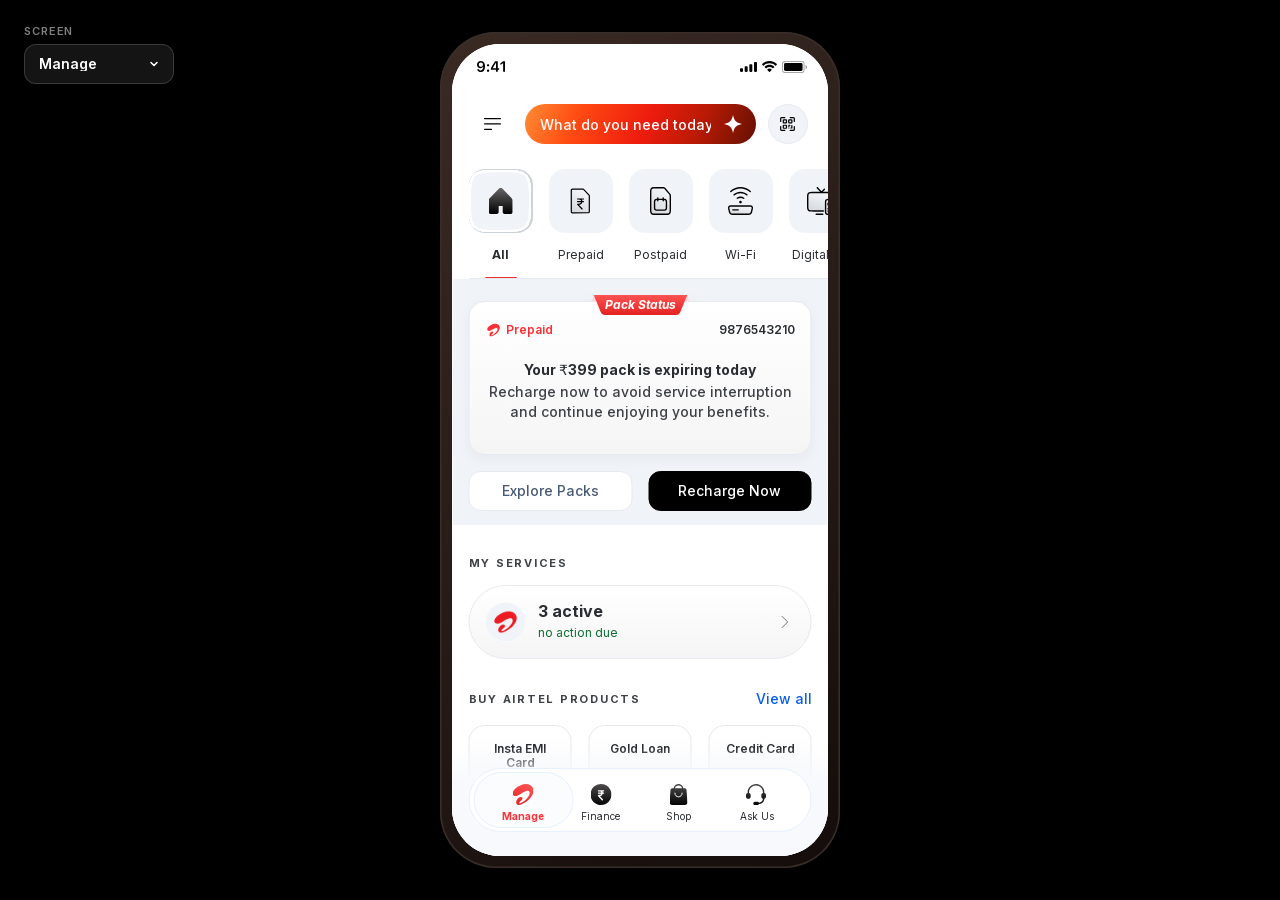
==== index.html @ 0b5f819f "New colour: the AI colour loops brand red -> amber -> red (8s) Starts on brand red (#EE1C0E), mellow" ====
<!doctype html>
<html lang="en">
<head>
<meta charset="utf-8" />
<meta name="viewport" content="width=device-width, initial-scale=1, viewport-fit=cover, maximum-scale=1" />
<meta name="theme-color" content="#000000" />
<title>Agentic</title>
<link rel="icon" href="data:image/svg+xml,%3Csvg xmlns=%22http://www.w3.org/2000/svg%22 viewBox=%220 0 24 24%22%3E%3Ccircle cx=%2212%22 cy=%2212%22 r=%2212%22 fill=%22%23D42D1F%22/%3E%3Cpath d=%22M12 4c.4 3.6 2 6.2 8 8-6 1.8-7.6 4.4-8 8-.4-3.6-2-6.2-8-8 6-1.8 7.6-4.4 8-8Z%22 fill=%22white%22/%3E%3C/svg%3E" />
<link rel="stylesheet" href="fonts.css?v=20261104q" />
<link rel="stylesheet" href="home-tw.css?v=20261104q" />
<link rel="stylesheet" href="styles.css?v=20261104q" />
</head>
<body>
<div class="mode-pick">
  <label for="modeSel">Screen</label>
  <span class="mp-wrap"><select id="modeSel" aria-label="Choose a screen"><option value="manage">Manage</option><option value="finance">Finance</option></select>
  <svg width="12" height="12" viewBox="0 0 12 12" fill="none" aria-hidden="true"><path d="M3 4.5 6 7.5l3-3" stroke="currentColor" stroke-width="1.6" stroke-linecap="round" stroke-linejoin="round"/></svg></span>
</div>


<main class="stage">
<div class="device" id="device">
<div class="phone" id="phone">

  <!-- Status bar (from Figma) -->
  <div class="statusbar" aria-hidden="true">
    <img class="sb-time" src="assets/time.svg" alt="" />
    <img class="sb-cell" src="assets/cellular.svg" alt="" />
    <img class="sb-wifi" src="assets/wifi.svg" alt="" />
    <img class="sb-batt" src="assets/battery.svg" alt="" />
  </div>

  <!-- ================= HOME (generated from Figma "Manage Landing" 81538:20209 by figma/build_home.py) ================= -->
  <section class="screen home active" id="home">
    <div class="home-scroll" id="homeScroll">
      <div class="fh" id="figmaHome">
      <div class="-translate-x-1/2 absolute content-stretch flex flex-col items-start left-[calc(50%+20.5px)] top-[125px] rv">
        <div class="content-stretch flex gap-[16px] items-start relative shrink-0 w-full">
          <div class="content-stretch flex flex-col gap-[8px] items-center justify-end relative shrink-0">
            <div class="overflow-clip relative shrink-0 size-[64px]">
              <div class="-translate-x-1/2 -translate-y-1/2 absolute bg-[#cdd3dd] left-1/2 rounded-[16px] size-[64px] top-1/2"></div>
              <div class="absolute inset-[1.47%_1.65%_1.65%_1.47%]">
                <img alt="" class="absolute block inset-0 max-w-none size-full" src="assets/home/imgIconBackground.svg">
              </div>
              <div class="absolute inset-[1.47%_1.65%_1.65%_1.47%]">
                <img alt="" class="absolute block inset-0 max-w-none size-full" src="assets/home/imgIconBackground.svg">
              </div>
              <div class="absolute inset-[1.47%_1.65%_1.65%_1.47%]">
                <img alt="" class="absolute block inset-0 max-w-none size-full" src="assets/home/imgIconBackground.svg">
              </div>
              <div class="absolute inset-[1.47%_1.65%_1.65%_1.47%]">
                <img alt="" class="absolute block inset-0 max-w-none size-full" src="assets/home/imgIconBackground.svg">
              </div>
              <div class="absolute inset-[1.47%_1.65%_1.65%_1.47%]">
                <img alt="" class="absolute block inset-0 max-w-none size-full" src="assets/home/imgIconBackground1.svg">
              </div>
              <div class="-translate-x-1/2 -translate-y-1/2 absolute left-1/2 overflow-clip size-[32px] top-1/2">
                <div class="-translate-y-1/2 absolute h-[26.667px] left-[8.33%] right-[8.33%] top-1/2">
                  <div class="-translate-x-1/2 -translate-y-1/2 absolute h-[25.599px] left-1/2 top-1/2 w-[24.641px]">
                    <img alt="" class="absolute block inset-0 max-w-none size-full" src="assets/home/imgVectorStroke.svg">
                  </div>
                </div>
              </div>
            </div>
            <div class="content-stretch flex items-end justify-center overflow-clip relative shrink-0 w-full">
              <div class="content-stretch flex flex-col items-center relative shrink-0">
                <div class="content-stretch flex flex-col gap-[8px] items-center justify-center relative shrink-0 w-full">
                  <div class="[word-break:break-word] flex flex-col font-[Inter] font-bold h-[28px] justify-center leading-[0] relative shrink-0 text-[color:#292c31] text-[length:12px] text-center tracking-[0px] w-[54px]" style="font-feature-settings:'liga' 0">
                    <p class="leading-[14px]">All</p>
                  </div>
                  <div class="flex items-center justify-center min-w-[32px] relative shrink-0">
                    <div class="flex-none rotate-180">
                      <div class="bg-gradient-to-b from-[#fc5252] h-[2px] relative rounded-[100px] to-[#e32121] w-[32px]"></div>
                    </div>
                  </div>
                </div>
              </div>
            </div>
          </div>
          <div class="content-stretch flex flex-col gap-[8px] items-center justify-end overflow-clip relative shrink-0 w-[64px]">
            <div class="overflow-clip relative shrink-0 size-[64px]">
              <div class="-translate-x-1/2 -translate-y-1/2 absolute bg-[#f0f4f9] left-1/2 rounded-[16px] size-[64px] top-1/2"></div>
              <div class="-translate-x-1/2 -translate-y-1/2 absolute left-1/2 overflow-clip size-[32px] top-1/2">
                <div class="absolute inset-[8.33%]">
                  <img alt="" class="absolute block inset-0 max-w-none size-full" src="assets/home/imgLiveContainer2.svg">
                </div>
              </div>
            </div>
            <div class="content-stretch flex items-end justify-center overflow-clip relative shrink-0 w-full">
              <div class="content-stretch flex flex-[1_0_0] flex-col items-center min-w-px relative">
                <div class="content-stretch flex flex-col items-center justify-center relative shrink-0 w-full">
                  <div class="[word-break:break-word] flex flex-col font-[Inter] font-normal h-[28px] justify-center leading-[0] relative shrink-0 text-[color:#292c31] text-[length:12px] text-center tracking-[0px] w-full" style="font-feature-settings:'liga' 0">
                    <p class="leading-[14px]">Prepaid</p>
                  </div>
                </div>
              </div>
            </div>
          </div>
          <div class="content-stretch flex flex-col gap-[8px] items-center justify-end overflow-clip relative shrink-0 w-[64px]">
            <div class="overflow-clip relative shrink-0 size-[64px]">
              <div class="-translate-x-1/2 -translate-y-1/2 absolute bg-[#f0f4f9] left-1/2 rounded-[16px] size-[64px] top-1/2"></div>
              <div class="-translate-x-1/2 -translate-y-1/2 absolute left-1/2 overflow-clip size-[32px] top-1/2">
                <div class="absolute inset-[6.25%]">
                  <div class="absolute inset-[0_11.84%]">
                    <img alt="" class="absolute block inset-0 max-w-none size-full" src="assets/home/imgIcn.svg">
                  </div>
                </div>
              </div>
            </div>
            <div class="content-stretch flex items-end justify-center overflow-clip relative shrink-0 w-full">
              <div class="content-stretch flex flex-[1_0_0] flex-col items-center min-w-px relative">
                <div class="content-stretch flex flex-col items-center justify-center relative shrink-0 w-full">
                  <div class="[word-break:break-word] flex flex-col font-[Inter] font-normal h-[28px] justify-center leading-[0] relative shrink-0 text-[color:#292c31] text-[length:12px] text-center tracking-[0px] w-full" style="font-feature-settings:'liga' 0">
                    <p class="leading-[14px]">Postpaid</p>
                  </div>
                </div>
              </div>
            </div>
          </div>
          <div class="content-stretch flex flex-col gap-[8px] items-center justify-end overflow-clip relative shrink-0 w-[64px]">
            <div class="overflow-clip relative shrink-0 size-[64px]">
              <div class="-translate-x-1/2 -translate-y-1/2 absolute bg-[#f0f4f9] left-1/2 rounded-[16px] size-[64px] top-1/2"></div>
              <div class="-translate-x-1/2 -translate-y-1/2 absolute left-1/2 overflow-clip size-[32px] top-1/2">
                <div class="absolute inset-[6.25%]">
                  <div class="absolute inset-[0_4.44%_0_4.45%]">
                    <img alt="" class="absolute block inset-0 max-w-none size-full" src="assets/home/imgIcn1.svg">
                  </div>
                </div>
              </div>
            </div>
            <div class="content-stretch flex items-end justify-center overflow-clip relative shrink-0 w-full">
              <div class="content-stretch flex flex-[1_0_0] flex-col items-center min-w-px relative">
                <div class="content-stretch flex flex-col items-center justify-center relative shrink-0 w-full">
                  <div class="[word-break:break-word] flex flex-col font-[Inter] font-normal h-[28px] justify-center leading-[0] relative shrink-0 text-[color:#292c31] text-[length:12px] text-center tracking-[0px] w-full" style="font-feature-settings:'liga' 0">
                    <p class="leading-[14px]">Wi-Fi</p>
                  </div>
                </div>
              </div>
            </div>
          </div>
          <div class="content-stretch flex flex-col gap-[8px] items-center justify-end overflow-clip relative shrink-0 w-[64px]">
            <div class="overflow-clip relative shrink-0 size-[64px]">
              <div class="-translate-x-1/2 -translate-y-1/2 absolute bg-[#f0f4f9] left-1/2 rounded-[16px] size-[64px] top-1/2"></div>
              <div class="-translate-x-1/2 -translate-y-1/2 absolute left-1/2 overflow-clip size-[32px] top-1/2">
                <div class="absolute inset-[6.25%]">
                  <div class="absolute inset-[0_-0.01%]">
                    <img alt="" class="absolute block inset-0 max-w-none size-full" src="assets/home/imgIcn2.svg">
                  </div>
                </div>
              </div>
            </div>
            <div class="content-stretch flex items-end justify-center overflow-clip relative shrink-0 w-full">
              <div class="content-stretch flex flex-[1_0_0] flex-col items-center min-w-px relative">
                <div class="content-stretch flex flex-col items-center justify-center relative shrink-0 w-full">
                  <div class="[word-break:break-word] flex flex-col font-[Inter] font-normal h-[28px] justify-center leading-[0] relative shrink-0 text-[color:#292c31] text-[length:12px] text-center tracking-[0px] w-full" style="font-feature-settings:'liga' 0">
                    <p class="leading-[14px]">Digital TV</p>
                  </div>
                </div>
              </div>
            </div>
          </div>
        </div>
        <div class="h-0 relative shrink-0 w-full">
          <div class="absolute inset-[-1px_0_0_0]">
            <img alt="" class="block max-w-none size-full" src="assets/home/imgDivider.svg">
          </div>
        </div>
      </div>
      <div class="-translate-x-1/2 absolute bg-[#f0f4f9] h-[246px] left-1/2 top-[235px] w-[375px] rv"></div>
      <div class="-translate-x-1/2 absolute content-stretch flex flex-col gap-[16px] items-start left-1/2 top-[513px] w-[343px] rv">
        <div class="content-stretch flex gap-[8px] items-start relative shrink-0 w-full">
          <div class="content-stretch flex flex-[1_0_0] gap-[4px] items-start min-w-px relative self-stretch">
            <div class="content-stretch flex flex-[1_0_0] flex-col gap-[4px] items-start justify-center min-w-px relative">
              <div class="content-stretch flex gap-[4px] items-center relative shrink-0">
                <div class="content-stretch flex items-center justify-center relative shrink-0">
                  <p class="[word-break:break-word] font-[Inter] font-bold leading-[12px] relative shrink-0 text-[color:#3e4146] text-[length:11px] tracking-[1.76px] uppercase whitespace-nowrap">
                    My services
                  </p>
                </div>
              </div>
            </div>
          </div>
        </div>
        <div class="bg-gradient-to-b border-[length:1px] border-[#e6e9ef] border-solid content-stretch flex from-[white] gap-[12px] items-center p-[16px] relative rounded-[100px] shrink-0 to-[#f5f5f5] w-full">
          <div class="content-stretch flex items-center relative shrink-0">
            <div class="relative rounded-[100px] shrink-0 size-[40px]">
              <img alt="" class="absolute inset-0 max-w-none object-cover pointer-events-none rounded-[100px] size-full" src="assets/home/imgLast.png">
            </div>
          </div>
          <div class="[word-break:break-word] content-stretch flex flex-[1_0_0] flex-col gap-[4px] items-start justify-center leading-[0] min-w-px relative">
            <div class="flex flex-col font-[Inter] font-bold justify-center relative shrink-0 text-[color:#292c31] text-[length:16px] tracking-[0px] w-full" style="font-feature-settings:'liga' 0">
              <p class="leading-[18px]">3 active</p>
            </div>
            <div class="flex flex-col font-[Inter] font-normal justify-center relative shrink-0 text-[color:#0f7033] text-[length:12px] tracking-[0px] w-full" style="font-feature-settings:'liga' 0">
              <p class="leading-[18px]">no action due</p>
            </div>
          </div>
          <div class="relative shrink-0 size-[20px]">
            <div class="absolute inset-[8.33%]">
              <img alt="" class="absolute block inset-0 max-w-none size-full" src="assets/home/imgLiveContainer3.svg">
            </div>
          </div>
        </div>
      </div>
      <div class="-translate-x-1/2 absolute content-stretch flex flex-col gap-[16px] items-start left-1/2 top-[645px] w-[343px] rv">
        <div class="content-stretch flex gap-[8px] items-start relative shrink-0 w-[343px]">
          <div class="content-stretch flex flex-[1_0_0] gap-[4px] items-center min-w-px relative self-stretch">
            <div class="content-stretch flex flex-[1_0_0] flex-col gap-[4px] items-start justify-center min-w-px relative">
              <div class="content-stretch flex gap-[4px] items-center relative shrink-0">
                <div class="content-stretch flex items-center justify-center relative shrink-0">
                  <p class="[word-break:break-word] font-[Inter] font-bold leading-[12px] relative shrink-0 text-[color:#3e4146] text-[length:11px] tracking-[1.76px] uppercase whitespace-nowrap">
                    Buy airtel products
                  </p>
                </div>
              </div>
            </div>
          </div>
          <div class="content-stretch flex items-start relative shrink-0">
            <div class="bg-[rgba(255,255,255,0)] content-stretch flex flex-col h-[20px] items-center justify-center overflow-clip relative shrink-0">
              <div class="content-stretch flex gap-[2px] items-center relative shrink-0">
                <p class="[word-break:break-word] font-[Inter] font-medium leading-[16px] relative shrink-0 text-[color:#075ee8] text-[length:14px] text-center tracking-[0px] whitespace-nowrap" style="font-feature-settings:'liga' 0">
                  View all
                </p>
              </div>
            </div>
          </div>
        </div>
        <div class="content-stretch flex flex-col gap-[16px] items-start relative shrink-0 w-full">
          <div class="content-stretch flex gap-[17px] items-center relative shrink-0 w-full">
            <div class="bg-gradient-to-b border-[length:1px] border-[#e6e9ef] border-solid content-stretch flex flex-col from-[white] h-[112px] items-center pt-[16px] relative rounded-[16px] shrink-0 to-[#f5f5f5] w-[103px]">
              <div class="absolute bottom-[-0.02px] h-[60px] left-0 rounded-bl-[16px] rounded-br-[16px] w-[101px]">
                <img alt="" class="absolute inset-0 max-w-none object-cover pointer-events-none rounded-bl-[16px] rounded-br-[16px] size-full" src="assets/home/imgImagePlaceholder.png">
              </div>
              <div class="content-stretch flex items-center justify-center px-[16px] relative shrink-0 w-full">
                <p class="[word-break:break-word] flex-[1_0_0] font-[Inter] font-semibold leading-[14px] min-w-px overflow-hidden relative text-[12px] text-[color:#292c31] text-center text-ellipsis tracking-[0px]" style="font-feature-settings:'liga' 0">
                  Insta EMI Card
                </p>
              </div>
            </div>
            <div class="bg-gradient-to-b border-[length:1px] border-[#e6e9ef] border-solid content-stretch flex flex-col from-[white] h-[112px] items-center pt-[16px] relative rounded-[16px] shrink-0 to-[#f5f5f5] w-[103px]">
              <div class="absolute bottom-[-0.02px] h-[60px] left-0 rounded-bl-[16px] rounded-br-[16px] w-[101px]">
                <img alt="" class="absolute inset-0 max-w-none object-cover pointer-events-none rounded-bl-[16px] rounded-br-[16px] size-full" src="assets/home/imgImagePlaceholder1.png">
              </div>
              <div class="content-stretch flex items-center justify-center px-[16px] relative shrink-0 w-full">
                <p class="[word-break:break-word] flex-[1_0_0] font-[Inter] font-semibold leading-[14px] min-w-px overflow-hidden relative text-[12px] text-[color:#292c31] text-center text-ellipsis tracking-[0px]" style="font-feature-settings:'liga' 0">
                  Gold Loan
                </p>
              </div>
            </div>
            <div class="bg-gradient-to-b border-[length:1px] border-[#e6e9ef] border-solid content-stretch flex flex-col from-[white] h-[112px] items-center pt-[16px] relative rounded-[16px] shrink-0 to-[#f5f5f5] w-[103px]">
              <div class="absolute bottom-[-0.02px] h-[60px] left-0 rounded-bl-[16px] rounded-br-[16px] w-[101px]">
                <img alt="" class="absolute inset-0 max-w-none object-cover pointer-events-none rounded-bl-[16px] rounded-br-[16px] size-full" src="assets/home/imgImagePlaceholder2.png">
              </div>
              <div class="content-stretch flex items-center justify-center px-[16px] relative shrink-0 w-full">
                <p class="[word-break:break-word] flex-[1_0_0] font-[Inter] font-semibold leading-[14px] min-w-px overflow-hidden relative text-[12px] text-[color:#292c31] text-center text-ellipsis tracking-[0px]" style="font-feature-settings:'liga' 0">
                  Credit Card
                </p>
              </div>
            </div>
          </div>
          <div class="content-stretch flex gap-[17px] items-center relative shrink-0 w-full">
            <div class="bg-gradient-to-b border-[length:1px] border-[#e6e9ef] border-solid content-stretch flex flex-col from-[white] h-[112px] items-center pt-[16px] relative rounded-[16px] shrink-0 to-[#f5f5f5] w-[103px]">
              <div class="absolute bottom-[-0.02px] h-[60px] left-0 rounded-bl-[16px] rounded-br-[16px] w-[101px]">
                <img alt="" class="absolute inset-0 max-w-none object-cover pointer-events-none rounded-bl-[16px] rounded-br-[16px] size-full" src="assets/home/imgImagePlaceholder3.png">
              </div>
              <div class="content-stretch flex items-center justify-center px-[16px] relative shrink-0 w-full">
                <p class="[word-break:break-word] flex-[1_0_0] font-[Inter] font-semibold leading-[14px] min-w-px overflow-hidden relative text-[12px] text-[color:#292c31] text-center text-ellipsis tracking-[0px]" style="font-feature-settings:'liga' 0">
                  Fixed Deposit
                </p>
              </div>
            </div>
            <div class="bg-gradient-to-b border-[length:1px] border-[#e6e9ef] border-solid content-stretch flex flex-col from-[white] h-[112px] items-center pt-[16px] relative rounded-[16px] shrink-0 to-[#f5f5f5] w-[103px]">
              <div class="absolute bottom-[-0.02px] h-[60px] left-0 rounded-bl-[16px] rounded-br-[16px] w-[101px]">
                <img alt="" class="absolute inset-0 max-w-none object-cover pointer-events-none rounded-bl-[16px] rounded-br-[16px] size-full" src="assets/home/imgImagePlaceholder4.png">
              </div>
              <div class="-translate-x-1/2 absolute content-stretch flex flex-col items-start left-1/2 top-[-5px]">
                <div class="content-stretch flex h-[16px] items-center relative shrink-0">
                  <div class="grid-cols-[max-content] grid-rows-[max-content] inline-grid leading-[0] place-items-start relative shrink-0">
                    <div class="col-1 h-[16.001px] ml-0 mt-0 relative row-1 w-[10.41px]">
                      <img alt="" class="absolute block inset-0 max-w-none size-full" src="assets/home/imgLeftAnkle.svg">
                    </div>
                  </div>
                  <div class="bg-gradient-to-t content-stretch flex from-[black] gap-[4px] h-[16px] items-center justify-center py-[2px] relative shrink-0 to-[#2d2b2b]">
                    <p class="[word-break:break-word] font-[Inter] font-bold italic leading-[12px] relative shrink-0 text-[color:white] text-[length:10px] text-center tracking-[0px] whitespace-nowrap" style="font-feature-settings:'liga' 0">
                      ₹300 off
                    </p>
                  </div>
                  <div class="grid-cols-[max-content] grid-rows-[max-content] inline-grid leading-[0] place-items-start relative shrink-0">
                    <div class="col-1 h-[16px] ml-0 mt-0 relative row-1 w-[10.409px]">
                      <img alt="" class="absolute block inset-0 max-w-none size-full" src="assets/home/imgRightAnkle.svg">
                    </div>
                  </div>
                </div>
              </div>
              <div class="content-stretch flex items-center justify-center px-[16px] relative shrink-0 w-full">
                <p class="[word-break:break-word] flex-[1_0_0] font-[Inter] font-semibold leading-[14px] min-w-px overflow-hidden relative text-[12px] text-[color:#292c31] text-center text-ellipsis tracking-[0px]" style="font-feature-settings:'liga' 0">
                  Refer Wi-Fi
                </p>
              </div>
            </div>
            <div class="bg-gradient-to-b border-[length:1px] border-[#e6e9ef] border-solid content-stretch flex flex-col from-[white] h-[112px] items-center pt-[16px] relative rounded-[16px] shrink-0 to-[#f5f5f5] w-[103px]">
              <div class="absolute bottom-[-0.02px] h-[60px] left-0 rounded-bl-[16px] rounded-br-[16px] w-[101px]">
                <img alt="" class="absolute inset-0 max-w-none object-cover pointer-events-none rounded-bl-[16px] rounded-br-[16px] size-full" src="assets/home/imgImagePlaceholder5.png">
              </div>
              <div class="content-stretch flex items-center justify-center px-[16px] relative shrink-0 w-full">
                <p class="[word-break:break-word] flex-[1_0_0] font-[Inter] font-semibold leading-[14px] min-w-px overflow-hidden relative text-[12px] text-[color:#292c31] text-center text-ellipsis tracking-[0px]" style="font-feature-settings:'liga' 0">
                  Postpaid
                </p>
              </div>
            </div>
          </div>
          <div class="content-stretch flex gap-[17px] items-center relative shrink-0 w-full">
            <div class="bg-gradient-to-b border-[length:1px] border-[#e6e9ef] border-solid content-stretch flex flex-col from-[white] h-[112px] items-center pt-[16px] relative rounded-[16px] shrink-0 to-[#f5f5f5] w-[103px]">
              <div class="absolute bottom-[-0.02px] h-[60px] left-0 rounded-bl-[16px] rounded-br-[16px] w-[101px]">
                <img alt="" class="absolute inset-0 max-w-none object-cover pointer-events-none rounded-bl-[16px] rounded-br-[16px] size-full" src="assets/home/imgImagePlaceholder6.png">
              </div>
              <div class="content-stretch flex items-center justify-center px-[16px] relative shrink-0 w-full">
                <p class="[word-break:break-word] flex-[1_0_0] font-[Inter] font-semibold leading-[14px] min-w-px overflow-hidden relative text-[12px] text-[color:#292c31] text-center text-ellipsis tracking-[0px]" style="font-feature-settings:'liga' 0">
                  IPTV
                </p>
              </div>
            </div>
            <div class="bg-gradient-to-b border-[length:1px] border-[#e6e9ef] border-solid content-stretch flex flex-col from-[white] h-[112px] items-center pt-[16px] relative rounded-[16px] shrink-0 to-[#f5f5f5] w-[103px]">
              <div class="absolute bottom-[-0.02px] h-[60px] left-0 rounded-bl-[16px] rounded-br-[16px] w-[101px]">
                <img alt="" class="absolute inset-0 max-w-none object-cover pointer-events-none rounded-bl-[16px] rounded-br-[16px] size-full" src="assets/home/imgImagePlaceholder7.png">
              </div>
              <div class="content-stretch flex items-center justify-center px-[16px] relative shrink-0 w-full">
                <p class="[word-break:break-word] flex-[1_0_0] font-[Inter] font-semibold leading-[14px] min-w-px overflow-hidden relative text-[12px] text-[color:#292c31] text-center text-ellipsis tracking-[0px]" style="font-feature-settings:'liga' 0">
                  Bundle your services
                </p>
              </div>
            </div>
            <div class="bg-gradient-to-b border-[length:1px] border-[#e6e9ef] border-solid content-stretch flex flex-col from-[white] h-[112px] items-center pt-[16px] relative rounded-[16px] shrink-0 to-[#f5f5f5] w-[103px]">
              <div class="absolute bottom-[-0.02px] h-[60px] left-0 rounded-bl-[16px] rounded-br-[16px] w-[101px]">
                <img alt="" class="absolute inset-0 max-w-none object-cover pointer-events-none rounded-bl-[16px] rounded-br-[16px] size-full" src="assets/home/imgImagePlaceholder8.png">
              </div>
              <div class="content-stretch flex items-center justify-center px-[16px] relative shrink-0 w-full">
                <p class="[word-break:break-word] flex-[1_0_0] font-[Inter] font-semibold leading-[14px] min-w-px overflow-hidden relative text-[12px] text-[color:#292c31] text-center text-ellipsis tracking-[0px]" style="font-feature-settings:'liga' 0">
                  New Prepaid
                </p>
              </div>
            </div>
          </div>
        </div>
      </div>
      <div class="-translate-x-1/2 absolute content-stretch flex flex-col gap-[16px] items-start left-1/2 top-[1081px] w-[343px] rv">
        <div class="content-stretch flex items-start relative shrink-0">
          <div class="content-stretch flex gap-[8px] h-[12px] items-start relative shrink-0 w-[343px]">
            <div class="content-stretch flex flex-[1_0_0] gap-[4px] h-full items-start min-w-px relative">
              <div class="content-stretch flex flex-[1_0_0] flex-col gap-[4px] items-start justify-center min-w-px relative">
                <div class="content-stretch flex gap-[4px] items-center relative shrink-0">
                  <div class="content-stretch flex items-center justify-center relative shrink-0">
                    <p class="[word-break:break-word] font-[Inter] font-bold leading-[12px] relative shrink-0 text-[color:#3e4146] text-[length:11px] tracking-[1.76px] uppercase whitespace-nowrap">
                      Manage services
                    </p>
                  </div>
                </div>
              </div>
            </div>
          </div>
        </div>
        <div class="content-stretch flex gap-[16px] items-start relative shrink-0 w-full">
          <div class="content-stretch flex flex-col gap-[8px] items-center relative shrink-0 w-[74px]">
            <div class="drop-shadow-[0px_5px_calc(5.62px/2)_rgba(143,165,227,0.2)] relative shrink-0 size-[60px]">
              <div class="-translate-x-1/2 -translate-y-1/2 absolute bg-[rgba(255,255,255,0)] border-[length:2px] border-[#f0f4f9] border-solid left-1/2 rounded-[100px] size-[64px] top-1/2"></div>
              <div class="-translate-x-1/2 -translate-y-1/2 absolute bg-gradient-to-b border-[length:2px] border-[white] border-solid from-[#f0f4f9] left-1/2 rounded-[100px] size-[60px] to-[white] top-1/2"></div>
              <div class="-translate-x-1/2 -translate-y-1/2 absolute content-stretch flex items-center justify-center left-1/2 p-[4px] size-[32px] top-1/2">
                <div class="overflow-clip relative shrink-0 size-[24px]">
                  <div class="absolute inset-[6.25%]">
                    <div class="absolute inset-[8.5%_0]">
                      <img alt="" class="absolute block inset-0 max-w-none size-full" src="assets/home/imgIcn3.svg">
                    </div>
                  </div>
                </div>
              </div>
            </div>
            <p class="[word-break:break-word] font-[Inter] font-medium leading-[14px] min-w-full relative shrink-0 text-[color:#292c31] text-[length:11px] text-center tracking-[0px] w-[min-content]" style="font-feature-settings:'liga' 0">
              Recharge
            </p>
          </div>
          <div class="content-stretch flex flex-col gap-[8px] items-center relative shrink-0 w-[74px]">
            <div class="drop-shadow-[0px_5px_calc(5.62px/2)_rgba(143,165,227,0.2)] relative shrink-0 size-[60px]">
              <div class="-translate-x-1/2 -translate-y-1/2 absolute bg-[rgba(255,255,255,0)] border-[length:2px] border-[#f0f4f9] border-solid left-1/2 rounded-[100px] size-[64px] top-1/2"></div>
              <div class="-translate-x-1/2 -translate-y-1/2 absolute bg-gradient-to-b border-[length:2px] border-[white] border-solid from-[#f0f4f9] left-1/2 rounded-[100px] size-[60px] to-[white] top-1/2"></div>
              <div class="-translate-x-1/2 -translate-y-1/2 absolute content-stretch flex items-center justify-center left-1/2 p-[4px] size-[32px] top-1/2">
                <div class="overflow-clip relative shrink-0 size-[24px]">
                  <div class="absolute inset-[6.25%]">
                    <div class="absolute inset-[0_5.66%]">
                      <img alt="" class="absolute block inset-0 max-w-none size-full" src="assets/home/imgIcn4.svg">
                    </div>
                  </div>
                </div>
              </div>
            </div>
            <p class="[word-break:break-word] font-[Inter] font-medium leading-[14px] min-w-full relative shrink-0 text-[color:#292c31] text-[length:11px] text-center tracking-[0px] w-[min-content]" style="font-feature-settings:'liga' 0">
              Pay Bills
            </p>
          </div>
          <div class="content-stretch flex flex-col gap-[8px] items-center relative shrink-0 w-[74px]">
            <div class="drop-shadow-[0px_5px_calc(5.62px/2)_rgba(143,165,227,0.2)] relative shrink-0 size-[60px]">
              <div class="-translate-x-1/2 -translate-y-1/2 absolute bg-[rgba(255,255,255,0)] border-[length:2px] border-[#f0f4f9] border-solid left-1/2 rounded-[100px] size-[64px] top-1/2"></div>
              <div class="-translate-x-1/2 -translate-y-1/2 absolute bg-gradient-to-b border-[length:2px] border-[white] border-solid from-[#f0f4f9] left-1/2 rounded-[100px] size-[60px] to-[white] top-1/2"></div>
              <div class="-translate-x-1/2 -translate-y-1/2 absolute content-stretch flex items-center justify-center left-1/2 p-[4px] size-[32px] top-1/2">
                <div class="overflow-clip relative shrink-0 size-[24px]">
                  <div class="absolute inset-[6.25%]">
                    <div class="absolute inset-[0_-0.01%]">
                      <img alt="" class="absolute block inset-0 max-w-none size-full" src="assets/home/imgIcn5.svg">
                    </div>
                  </div>
                </div>
              </div>
            </div>
            <p class="[word-break:break-word] font-[Inter] font-medium leading-[14px] min-w-full relative shrink-0 text-[color:#292c31] text-[length:11px] text-center tracking-[0px] w-[min-content]" style="font-feature-settings:'liga' 0">Claim OTTs & More</p>
          </div>
          <div class="content-stretch flex flex-col gap-[8px] items-center relative shrink-0 w-[74px]">
            <div class="drop-shadow-[0px_5px_calc(5.62px/2)_rgba(143,165,227,0.2)] relative shrink-0 size-[60px]">
              <div class="-translate-x-1/2 -translate-y-1/2 absolute bg-[rgba(255,255,255,0)] border-[length:2px] border-[#f0f4f9] border-solid left-1/2 rounded-[100px] size-[64px] top-1/2"></div>
              <div class="-translate-x-1/2 -translate-y-1/2 absolute bg-gradient-to-b border-[length:2px] border-[white] border-solid from-[#f0f4f9] left-1/2 rounded-[100px] size-[60px] to-[white] top-1/2"></div>
              <div class="-translate-x-1/2 -translate-y-1/2 absolute content-stretch flex items-center justify-center left-1/2 p-[4px] size-[32px] top-1/2">
                <div class="overflow-clip relative shrink-0 size-[24px]">
                  <div class="absolute inset-[6.25%]">
                    <img alt="" class="absolute block inset-0 max-w-none size-full" src="assets/home/imgLiveContainer4.svg">
                  </div>
                </div>
              </div>
            </div>
            <p class="[word-break:break-word] font-[Inter] font-medium leading-[14px] min-w-full relative shrink-0 text-[color:#292c31] text-[length:11px] text-center tracking-[0px] w-[min-content]" style="font-feature-settings:'liga' 0">
              International Roaming
            </p>
          </div>
        </div>
        <div class="content-stretch flex gap-[16px] items-start relative shrink-0 w-full">
          <div class="content-stretch flex flex-col gap-[8px] items-center relative shrink-0 w-[74px]">
            <div class="drop-shadow-[0px_5px_calc(5.62px/2)_rgba(143,165,227,0.2)] relative shrink-0 size-[60px]">
              <div class="-translate-x-1/2 -translate-y-1/2 absolute bg-[rgba(255,255,255,0)] border-[length:2px] border-[#f0f4f9] border-solid left-1/2 rounded-[100px] size-[64px] top-1/2"></div>
              <div class="-translate-x-1/2 -translate-y-1/2 absolute bg-gradient-to-b border-[length:2px] border-[white] border-solid from-[#f0f4f9] left-1/2 rounded-[100px] size-[60px] to-[white] top-1/2"></div>
              <div class="-translate-x-1/2 -translate-y-1/2 absolute content-stretch flex items-center justify-center left-1/2 p-[4px] size-[32px] top-1/2">
                <div class="overflow-clip relative shrink-0 size-[24px]">
                  <div class="absolute inset-[6.25%]">
                    <div class="absolute inset-[11.31%_0]">
                      <img alt="" class="absolute block inset-0 max-w-none size-full" src="assets/home/imgIcn6.svg">
                    </div>
                  </div>
                </div>
              </div>
            </div>
            <p class="[word-break:break-word] font-[Inter] font-medium leading-[14px] min-w-full relative shrink-0 text-[color:#292c31] text-[length:11px] text-center tracking-[0px] w-[min-content]" style="font-feature-settings:'liga' 0">
              My Wi-Fi
            </p>
          </div>
          <div class="content-stretch flex flex-col gap-[8px] items-center relative shrink-0 w-[74px]">
            <div class="drop-shadow-[0px_5px_calc(5.62px/2)_rgba(143,165,227,0.2)] relative shrink-0 size-[60px]">
              <div class="-translate-x-1/2 -translate-y-1/2 absolute bg-[rgba(255,255,255,0)] border-[length:2px] border-[#f0f4f9] border-solid left-1/2 rounded-[100px] size-[64px] top-1/2"></div>
              <div class="-translate-x-1/2 -translate-y-1/2 absolute bg-gradient-to-b border-[length:2px] border-[white] border-solid from-[#f0f4f9] left-1/2 rounded-[100px] size-[60px] to-[white] top-1/2"></div>
              <div class="-translate-x-1/2 -translate-y-1/2 absolute content-stretch flex items-center justify-center left-1/2 p-[4px] size-[32px] top-1/2">
                <div class="overflow-clip relative shrink-0 size-[24px]">
                  <div class="absolute inset-[6.25%]">
                    <div class="absolute inset-[-0.36%_5.33%]">
                      <img alt="" class="absolute block inset-0 max-w-none size-full" src="assets/home/imgIcn7.svg">
                    </div>
                  </div>
                </div>
              </div>
            </div>
            <div class="-translate-x-1/2 absolute content-stretch flex flex-col items-start justify-center left-1/2 top-[-6px]">
              <div class="bg-gradient-to-b border-[length:1px] border-[rgba(255,255,255,0)] border-solid content-stretch flex from-[#397eed] gap-[4px] items-center overflow-clip px-[12px] py-[4px] relative rounded-[20px] shrink-0 to-[#064bba]">
                <div class="content-stretch flex items-center relative shrink-0">
                  <div class="[word-break:break-word] flex flex-col font-[Inter] font-bold italic justify-center leading-[0] relative shrink-0 text-[color:white] text-[length:11px] text-center tracking-[0px] whitespace-nowrap" style="font-feature-settings:'liga' 0">
                    <p class="leading-[12px]">Offer</p>
                  </div>
                </div>
              </div>
            </div>
            <p class="[word-break:break-word] font-[Inter] font-medium leading-[14px] min-w-full relative shrink-0 text-[color:#292c31] text-[length:11px] text-center tracking-[0px] w-[min-content]" style="font-feature-settings:'liga' 0">
              Upgrade to Postpaid
            </p>
          </div>
          <div class="content-stretch flex flex-col gap-[8px] items-center relative shrink-0 w-[74px]">
            <div class="drop-shadow-[0px_5px_calc(5.62px/2)_rgba(143,165,227,0.2)] relative shrink-0 size-[60px]">
              <div class="-translate-x-1/2 -translate-y-1/2 absolute bg-[rgba(255,255,255,0)] border-[length:2px] border-[#f0f4f9] border-solid left-1/2 rounded-[100px] size-[64px] top-1/2"></div>
              <div class="-translate-x-1/2 -translate-y-1/2 absolute bg-gradient-to-b border-[length:2px] border-[white] border-solid from-[#f0f4f9] left-1/2 rounded-[100px] size-[60px] to-[white] top-1/2"></div>
              <div class="-translate-x-1/2 -translate-y-1/2 absolute content-stretch flex items-center justify-center left-1/2 p-[4px] size-[32px] top-1/2">
                <div class="overflow-clip relative shrink-0 size-[24px]">
                  <div class="absolute inset-[6.25%]">
                    <div class="absolute inset-[11.32%_0]">
                      <img alt="" class="absolute block inset-0 max-w-none size-full" src="assets/home/imgIcn8.svg">
                    </div>
                  </div>
                </div>
              </div>
            </div>
            <p class="[word-break:break-word] font-[Inter] font-medium leading-[14px] min-w-full relative shrink-0 text-[color:#292c31] text-[length:11px] text-center tracking-[0px] w-[min-content]" style="font-feature-settings:'liga' 0">
              Manage Family
            </p>
          </div>
          <div class="content-stretch flex flex-col gap-[8px] items-center relative shrink-0 w-[74px]">
            <div class="drop-shadow-[0px_5px_calc(5.62px/2)_rgba(143,165,227,0.2)] relative shrink-0 size-[60px]">
              <div class="-translate-x-1/2 -translate-y-1/2 absolute bg-[rgba(255,255,255,0)] border-[length:2px] border-[#f0f4f9] border-solid left-1/2 rounded-[100px] size-[64px] top-1/2"></div>
              <div class="-translate-x-1/2 -translate-y-1/2 absolute bg-gradient-to-b border-[length:2px] border-[white] border-solid from-[#f0f4f9] left-1/2 rounded-[100px] size-[60px] to-[white] top-1/2"></div>
              <div class="-translate-x-1/2 -translate-y-1/2 absolute content-stretch flex items-center justify-center left-1/2 p-[4px] size-[32px] top-1/2">
                <div class="relative shrink-0 size-[24px]">
                  <div class="absolute flex inset-[8.33%] items-center justify-center" style="container-type:size">
                    <div class="flex-none h-[100cqh] rotate-180 w-[100cqw]">
                      <div class="relative size-full">
                        <div class="absolute border-[1.2px] border-[black] border-solid inset-[15%_58.08%_58.08%_15%]"></div>
                        <div class="absolute border-[1.2px] border-black border-solid inset-[58.08%_58.08%_15%_15%]"></div>
                        <div class="absolute border-[1.2px] border-black border-solid inset-[15%_15%_58.08%_58.08%]"></div>
                        <div class="absolute border-[1.2px] border-black border-solid inset-[58.08%_15%_15%_58.08%]"></div>
                      </div>
                    </div>
                  </div>
                </div>
              </div>
            </div>
            <p class="[word-break:break-word] font-[Inter] font-medium leading-[14px] min-w-full relative shrink-0 text-[color:#292c31] text-[length:11px] text-center tracking-[0px] w-[min-content]" style="font-feature-settings:'liga' 0">
              More
            </p>
          </div>
        </div>
      </div>
      <div class="-translate-x-1/2 absolute content-stretch flex flex-col gap-[16px] items-center left-1/2 overflow-clip top-[1349px] w-[375px] rv">
        <div class="content-stretch flex gap-[8px] items-start relative shrink-0 w-[343px]">
          <div class="content-stretch flex flex-[1_0_0] gap-[4px] items-center min-w-px relative self-stretch">
            <div class="content-stretch flex flex-[1_0_0] flex-col gap-[4px] items-start justify-center min-w-px relative">
              <div class="content-stretch flex gap-[4px] items-center relative shrink-0">
                <div class="content-stretch flex items-center justify-center relative shrink-0">
                  <p class="[word-break:break-word] font-[Inter] font-bold leading-[12px] relative shrink-0 text-[color:#3e4146] text-[length:11px] tracking-[1.76px] uppercase whitespace-nowrap">
                    curated for you
                  </p>
                </div>
              </div>
            </div>
          </div>
        </div>
        <div class="content-stretch flex flex-col items-start justify-center relative shrink-0 w-[343px]">
          <div class="content-stretch flex gap-[20px] items-center relative shrink-0 w-full">
            <div class="h-[182px] relative rounded-[16px] shrink-0 w-[303px]">
              <img alt="" class="absolute inset-0 max-w-none object-cover pointer-events-none rounded-[16px] size-full" src="assets/home/imgImagePlaceholder9.png">
            </div>
            <div class="h-[182px] relative rounded-[16px] shrink-0 w-[303px]">
              <img alt="" class="absolute inset-0 max-w-none object-cover pointer-events-none rounded-[16px] size-full" src="assets/home/imgImagePlaceholder10.png">
            </div>
          </div>
        </div>
      </div>
      <div class="-translate-x-1/2 absolute content-stretch flex items-center justify-center left-1/2 overflow-clip top-[1591px] rv">
        <div class="content-stretch flex flex-col gap-[16px] items-center relative shrink-0 w-[375px]">
          <div class="content-stretch flex gap-[8px] items-start relative shrink-0 w-[343px]">
            <div class="content-stretch flex flex-[1_0_0] gap-[4px] items-center min-w-px relative self-stretch">
              <div class="content-stretch flex flex-[1_0_0] flex-col gap-[4px] items-start justify-center min-w-px relative">
                <div class="content-stretch flex gap-[4px] items-center relative shrink-0">
                  <div class="content-stretch flex items-center justify-center relative shrink-0">
                    <p class="[word-break:break-word] font-[Inter] font-bold leading-[12px] relative shrink-0 text-[color:#3e4146] text-[length:11px] tracking-[1.76px] uppercase whitespace-nowrap">
                      featuring fresh
                    </p>
                  </div>
                </div>
              </div>
            </div>
          </div>
          <div class="content-stretch flex gap-[16px] items-center justify-center relative shrink-0 w-full">
            <div class="h-[274px] relative shrink-0 w-[264px]">
              <img alt="" class="absolute block inset-0 max-w-none size-full" height="274" src="assets/home/imgBase.png" width="264">
            </div>
            <div class="h-[306px] relative shrink-0 w-[300px]">
              <img alt="" class="absolute block inset-0 max-w-none size-full" height="306" src="assets/home/imgBase1.png" width="300">
            </div>
            <div class="h-[274px] relative shrink-0 w-[264px]">
              <img alt="" class="absolute block inset-0 max-w-none size-full" height="274" src="assets/home/imgBase2.png" width="264">
            </div>
          </div>
        </div>
      </div>

<!-- NEXT BEST ACTION (Figma 81538:20220) -->
<div class="-translate-x-1/2 absolute flex flex-col gap-[16px] items-center left-1/2 top-[257px] w-[343px] rv">
  <div class="drop-shadow-[0px_4px_6px_rgba(0,0,0,0.04)] flex flex-wrap items-start relative shrink-0 w-full">
    <div class="pack-card bg-gradient-to-b from-white to-[#f5f5f5] border border-[#e6e9ef] border-solid flex flex-col gap-[20px] items-center pb-[24px] pt-[20px] px-[16px] relative rounded-[16px] shrink-0 w-[343px]">
      <div class="flex gap-[16px] items-center relative shrink-0 w-full">
        <div class="flex flex-[1_0_0] gap-[4px] items-center min-w-px relative">
          <div class="relative shrink-0 size-[16px]"><div class="absolute inset-[8.33%]"><img class="absolute block inset-0 max-w-none size-full" src="assets/home/nba-service.svg" alt=""></div></div>
          <p class="flex-[1_0_0] font-[Inter] font-semibold leading-[14px] min-w-px text-[#fd2f36] text-[12px] pack-type">Prepaid</p>
        </div>
        <p class="flex-[1_0_0] font-[Inter] font-semibold leading-[14px] min-w-px text-[#292c31] text-[12px] text-right">9876543210</p>
      </div>
      <div class="flex flex-col gap-[4px] items-start pb-[8px] pt-[4px] relative shrink-0 text-[14px] text-center w-full">
        <p class="pack-title font-[Inter] font-bold leading-[16px] text-[#292c31] w-full">Your ₹399 pack is expiring today</p>
        <p class="pack-sub font-[Inter] font-medium leading-[20px] text-[#3e4146] w-full">Recharge now to avoid service interruption and continue enjoying your benefits.</p>
      </div>
      <div class="-translate-x-1/2 absolute flex flex-col items-start left-1/2 top-[-7px]">
        <div class="flex items-center relative shrink-0">
          <div class="h-[20px] relative shrink-0 w-[13.012px]"><img class="absolute block inset-0 max-w-none size-full" src="assets/home/nba-ankle-l.svg" alt=""></div>
          <div class="pack-tag-body bg-gradient-to-b from-[#fc5252] to-[#e32121] flex gap-[4px] h-[20px] items-center justify-center py-[2px] relative shrink-0">
            <p class="pack-tag font-[Inter] font-bold italic leading-[14px] text-white text-[12px] text-center whitespace-nowrap">Pack Status</p>
          </div>
          <div class="h-[20px] relative shrink-0 w-[13.012px]"><img class="absolute block inset-0 max-w-none size-full" src="assets/home/nba-ankle-r.svg" alt=""></div>
        </div>
      </div>
    </div>
  </div>
  <div class="flex gap-[16px] items-center justify-center relative shrink-0 w-full">
    <button class="bg-white border border-[#e6e9ef] border-solid flex h-[40px] items-center justify-center px-[12px] rounded-[12px] shrink-0 w-[163.5px]"><span class="font-[Inter] font-medium leading-[16px] text-[#485b76] text-[14px] whitespace-nowrap">Explore Packs</span></button>
    <button class="bg-black border border-black border-solid flex h-[40px] items-center justify-center px-[4px] rounded-[12px] shrink-0 w-[163.5px]"><span class="font-[Inter] font-medium leading-[16px] text-white text-[14px] whitespace-nowrap">Recharge Now</span></button>
  </div>
</div>

<!-- PRODUCT SHOWCASE (Figma 81538:20221) + Claim texts -->
<div class="-translate-x-1/2 absolute left-1/2 top-[1957px] w-[375px] h-[374px] overflow-hidden showcase rv" id="showcase">
  <img class="showcase-bg absolute inset-0 max-w-none object-cover pointer-events-none size-full" src="assets/home/imgProductShowcase.png" alt="">
  <div class="showcase-cards absolute bottom-[24px] flex gap-[12px] items-center left-0 right-0 px-[16px] overflow-x-auto">
    <div class="flex items-center relative shrink-0 w-[158px]">
      <div class="bg-[rgba(255,255,255,0.1)] border border-solid border-white flex flex-[1_0_0] flex-col gap-[12px] h-[180px] items-start min-w-px p-[16px] relative rounded-[16px] shadow-[0px_4px_12px_0px_rgba(0,0,0,0.04)]">
        <div class="relative rounded-[4px] shrink-0 size-[48px] overflow-hidden"><img class="absolute inset-0 max-w-none object-cover pointer-events-none rounded-[4px] size-full" src="assets/home/imgJioHotstarLogo13.png" alt=""></div>
        <div class="flex flex-col gap-[12px] items-start relative shrink-0 w-full">
          <div class="flex flex-col gap-[4px] items-start relative shrink-0 text-white w-full">
            <p class="font-[Inter] font-bold leading-[20px] mix-blend-luminosity text-[14px] w-full">Adobe Express</p>
            <p class="font-[Inter] font-normal leading-[18px] text-[12px] w-full">12 months for FREE worth ₹4000</p>
          </div>
          <div class="flex gap-[4px] items-center relative shrink-0"><p class="font-[Inter] font-bold leading-[14px] mix-blend-luminosity text-white text-[11px] text-center whitespace-nowrap">CLAIM NOW</p><div class="overflow-clip relative shrink-0 size-[16px]"><div class="absolute inset-[8.33%]"><img class="absolute block inset-0 max-w-none size-full" src="assets/home/imgLiveContainer1.svg" alt=""></div></div></div>
        </div>
      </div>
    </div>
    <div class="flex items-center relative shrink-0 w-[158px]">
      <div class="bg-[rgba(255,255,255,0.1)] border border-solid border-white flex flex-[1_0_0] flex-col gap-[12px] h-[180px] items-start min-w-px p-[16px] relative rounded-[16px] shadow-[0px_4px_12px_0px_rgba(0,0,0,0.04)]">
        <div class="relative rounded-[4px] shrink-0 size-[48px] overflow-hidden"><img class="absolute inset-0 max-w-none object-cover pointer-events-none rounded-[4px] size-full" src="assets/home/imgJioHotstarLogo14.png" alt=""></div>
        <div class="flex flex-col gap-[12px] items-start relative shrink-0 w-full">
          <div class="flex flex-col gap-[4px] items-start relative shrink-0 text-white w-full">
            <p class="font-[Inter] font-bold leading-[20px] mix-blend-luminosity text-[14px] w-full">Netflix Basic</p>
            <p class="font-[Inter] font-normal leading-[18px] text-[12px] w-full">Lorem ipsum dolor sit amet consectetur.</p>
          </div>
          <div class="flex gap-[4px] items-center relative shrink-0"><p class="font-[Inter] font-bold leading-[14px] mix-blend-luminosity text-white text-[11px] text-center whitespace-nowrap">BUTTON</p><div class="overflow-clip relative shrink-0 size-[16px]"><div class="absolute inset-[8.33%]"><img class="absolute block inset-0 max-w-none size-full" src="assets/home/imgLiveContainer1.svg" alt=""></div></div></div>
        </div>
      </div>
    </div>
    <div class="flex items-center relative shrink-0 w-[158px]">
      <div class="bg-[rgba(255,255,255,0.1)] border border-solid border-white flex flex-[1_0_0] flex-col gap-[12px] h-[180px] items-start min-w-px p-[16px] relative rounded-[16px] shadow-[0px_4px_12px_0px_rgba(0,0,0,0.04)]">
        <div class="relative rounded-[4px] shrink-0 size-[48px] overflow-hidden"><img class="absolute inset-0 max-w-none object-cover pointer-events-none rounded-[4px] size-full" src="assets/home/imgJioHotstarLogo12.png" alt=""></div>
        <div class="flex flex-col gap-[12px] items-start relative shrink-0 w-full">
          <div class="flex flex-col gap-[4px] items-start relative shrink-0 text-white w-full">
            <p class="font-[Inter] font-bold leading-[20px] mix-blend-luminosity text-[14px] w-full">Lorem ipsum</p>
            <p class="font-[Inter] font-normal leading-[18px] text-[12px] w-full">Lorem ipsum dolor sit amet consectetur.</p>
          </div>
          <div class="flex gap-[4px] items-center relative shrink-0"><p class="font-[Inter] font-bold leading-[14px] mix-blend-luminosity text-white text-[11px] text-center whitespace-nowrap">BUTTON</p><div class="overflow-clip relative shrink-0 size-[16px]"><div class="absolute inset-[8.33%]"><img class="absolute block inset-0 max-w-none size-full" src="assets/home/imgLiveContainer1.svg" alt=""></div></div></div>
        </div>
      </div>
    </div>
  </div>
</div>
<p class="absolute left-[16px] top-[2011px] w-[127px] h-[50px] font-[Inter] font-bold leading-[50px] text-[42px] text-white tracking-[-0.63px] pointer-events-none">Claim</p>
<p class="absolute left-[19px] top-[2065px] font-[Inter] font-bold text-[12px] text-white tracking-[4px] uppercase whitespace-nowrap pointer-events-none">YOUR benefits</p>

      </div>
    </div>
<!-- HEADER (Figma 81538:20225) -->
<header class="home-header absolute left-0 right-0 h-[72px] bg-white z-[5]" style="top:var(--sb)">
  <div class="flex items-center justify-center w-[375px] mx-auto px-[20px] py-[16px]">
    <div class="flex flex-[1_0_0] items-center justify-between min-w-px gap-[12px]">
      <div class="flex flex-[1_0_0] gap-[12px] items-center min-w-px">
        <button class="flex items-center justify-center p-[8px] shrink-0 " aria-label="Menu">
          <span class="relative block size-[24px] overflow-clip"><span class="absolute left-1/2 top-1/2 -translate-x-1/2 -translate-y-1/2 h-[10.222px] w-[16px]"><img class="absolute block max-w-none" style="inset:-5.87% -3.75%;width:107.5%;height:111.74%" src="assets/home/imgVector.svg" alt=""></span></span>
        </button>
        <button class="ama-pill relative bg-white h-[40px] w-[231px] shrink-0 overflow-clip rounded-[70px]" id="amaPill" aria-label="Open Agentic">
          <span class="ama-art -translate-x-1/2 -translate-y-1/2 absolute flex h-[200.642px] items-center justify-center left-[calc(50%+1.04px)] top-[calc(50%-0.09px)] w-[252.328px]"><span class="flex-none rotate-[20.91deg]"><span class="block h-[130.662px] relative w-[220.197px]"><img class="absolute inset-0 max-w-none object-cover pointer-events-none size-full" src="assets/home/imgDesign321.png" alt=""></span></span></span>
          <span class="ama-text absolute left-[15px] top-[11.5px] h-[17px] w-[171px] overflow-clip" id="amaText"><span>What do you need today?</span></span>
          <span class="ama-star absolute right-[14px] top-[11px] size-[18px]" id="amaStar"><img class="sym sym-star absolute block inset-0 max-w-none size-full" src="assets/home/imgStar3.svg" alt=""><img class="sym sym-airtel absolute block max-w-none" src="assets/home/airtel-white.svg" alt=""></span>
        </button>
      </div>
      <button class="relative size-[40px] shrink-0 " aria-label="Scan">
        <img class="absolute block inset-0 max-w-none size-full" src="assets/home/imgAppendIconWithBase.svg" alt="">
        <span class="absolute inset-1/4 overflow-clip"><span class="absolute inset-[8.33%]"><img class="absolute block inset-0 max-w-none size-full" src="assets/home/imgLiveContainer.svg" alt=""></span></span>
      </button>
    </div>
  </div>
</header>


<!-- BOTTOM NAV (Figma 81538:20224) -->
<nav class="bottom-nav absolute left-0 right-0 bottom-0 h-[152px] z-[6] pointer-events-none" id="bottomNav">
  <div class="absolute bottom-0 left-0 right-0 h-[120px] bg-gradient-to-b from-[rgba(247,249,252,0)] from-[10%] via-[#f7f9fc] via-[38.167%] to-[#f7f9fc] to-[80.417%]"></div>
  <div class="-translate-x-1/2 absolute h-[64px] left-1/2 top-[64px] w-[343px] pointer-events-auto">
    <div class="absolute bg-white border border-[#e6f0ff] border-solid h-[64px] left-0 rounded-[100px] top-0 w-[343px]"></div>
    <div class="bn-pill absolute bg-[#fbfcfd] border border-[#e6f0ff] border-solid h-[56px] left-[5px] rounded-[100px] top-[4px] w-[100px]" id="bnPill"></div>
    <div class="absolute flex gap-[34px] h-[64px] items-center left-0 px-[32px] py-[4px] rounded-[100px] top-0 w-[343px]">
      <button class="bn active flex flex-col items-center justify-center relative shrink-0 size-[44px]" data-i="0">
        <span class="relative shrink-0 size-[32px]"><span class="-translate-x-1/2 -translate-y-1/2 absolute left-1/2 overflow-clip size-[24px] top-1/2"><span class="absolute inset-[6.25%]"><img class="absolute block inset-0 max-w-none size-full" src="assets/home/bn-manage.svg" alt=""></span></span></span>
        <span class="bn-l font-[Inter] leading-[12px] text-[10px] text-center whitespace-nowrap">Manage</span>
      </button>
      <button class="bn flex flex-col items-center justify-center relative shrink-0 size-[44px]" data-i="1">
        <span class="relative shrink-0 size-[32px]"><span class="-translate-x-1/2 -translate-y-1/2 absolute left-1/2 overflow-clip size-[24px] top-1/2"><span class="absolute inset-[6.25%]"><img class="absolute block inset-0 max-w-none size-full" src="assets/home/bn-money.svg" alt=""></span></span></span>
        <span class="bn-l font-[Inter] leading-[12px] text-[10px] text-center whitespace-nowrap">Finance</span>
      </button>
      <button class="bn flex flex-col items-center justify-center relative shrink-0 size-[44px]" data-i="2">
        <span class="relative shrink-0 size-[32px]"><span class="-translate-x-1/2 -translate-y-1/2 absolute left-1/2 overflow-clip size-[24px] top-1/2"><span class="absolute inset-[6.25%]"><span class="absolute inset-[0_5.66%]"><img class="absolute block inset-0 max-w-none size-full" src="assets/home/bn-shop.svg" alt=""></span></span></span></span>
        <span class="bn-l font-[Inter] leading-[12px] text-[10px] text-center whitespace-nowrap">Shop</span>
      </button>
      <button class="bn flex flex-col items-center justify-center relative shrink-0 size-[44px]" data-i="3">
        <span class="relative shrink-0 size-[32px]"><span class="-translate-x-1/2 -translate-y-1/2 absolute left-1/2 overflow-clip size-[24px] top-1/2"><span class="absolute inset-[6.25%_9.39%]"><img class="absolute block inset-0 max-w-none size-full -scale-x-100" src="assets/home/bn-ask.svg" alt=""></span></span></span>
        <span class="bn-l font-[Inter] leading-[12px] text-[10px] text-center whitespace-nowrap">Ask Us</span>
      </button>
    </div>
  </div>
</nav>

  </section>

  <div class="fly-orb" id="flyOrb" data-orb="120" aria-hidden="true"></div>

  <!-- ================= ONBOARDING ================= -->
  <section class="screen onboard" id="onboard">
    <img class="blush" src="assets/blush-bg.png" alt="" />
    <div class="topbar">
      <div class="topbar-orb" data-orb="40"></div>
      <button class="close-btn" data-close aria-label="Close"><img src="assets/cross.svg" width="40" height="40" alt="" /></button>
    </div>
    <div class="ob-body">
      <h2 class="ob-title reveal" style="--d:0">Welcome, <span class="uname">Yashish</span>!</h2>
      <p class="ob-intro reveal" style="--d:1">I’m your personal AI assistant, here to help you get things done, quickly and easily.<br><br>Before we get started, here are a few things to know about me:</p>
      <div class="ob-item reveal" style="--d:2"><img src="assets/ob-grow.svg" alt="" /><div><b>I’m growing &amp; improving</b><span>I’m learning every day, so I might miss a detail here and there, but I’m getting better with each chat.</span></div></div>
      <div class="ob-item reveal" style="--d:3"><img src="assets/ob-bulb.svg" alt="" /><div><b>Here to make things easier</b><span>Think of me as your go-to helper for quick answers and simple tasks.</span></div></div>
      <div class="ob-item reveal" style="--d:4"><img src="assets/ob-shield.svg" alt="" /><div><b>Your privacy comes first</b><span>To keep your data safe, avoid sharing sensitive details like passwords, card numbers, or personal IDs.</span></div></div>
    </div>
    <div class="ob-foot reveal" style="--d:5">
      <p>By continuing, you confirm you have read &amp; agree to<br><button class="link" data-toast="Terms and conditions would open here">Terms and conditions</button></p>
      <button class="btn btn-primary btn-lg" id="agreeBtn">I Agree</button>
    </div>
  </section>

  <!-- ================= AGENT ================= -->
  <section class="screen agent landing" id="agent">
    <img class="blush" src="assets/blush-bg.png" alt="" />
    <div class="topfade"></div>
    <div class="topbar">
      <div class="topbar-slot"></div>
      <div class="topbar-right">
        <button class="newchat-btn" id="newChat" aria-label="New chat" title="New chat">
          <svg width="18" height="18" viewBox="0 0 24 24" fill="none" stroke="#292C31" stroke-width="1.8" stroke-linecap="round" stroke-linejoin="round"><path d="M12 20h9"/><path d="M16.5 3.5a2.1 2.1 0 0 1 3 3L7 19l-4 1 1-4Z"/></svg>
        </button>
        <button class="close-btn" data-close aria-label="Close"><img src="assets/cross.svg" width="40" height="40" alt="" /></button>
      </div>
    </div>

    <div class="agent-orb" id="agentOrb" data-orb="120"></div>
    <div class="live-tx" id="liveTx" aria-live="polite"></div>

    <div class="chat-scroll" id="chatScroll">
      <div class="greet" id="greet">
        <h2>Hey <span class="uname">Yashish</span>,</h2>
        <p>What can I help you with today?</p>
        <div class="fin-chips" id="finChips" aria-label="Suggested questions"></div>
      </div>
      <div class="messages" id="messages"></div>
      <div class="scroll-pad"></div>
    </div>

    <button class="jump" id="jumpBtn" aria-label="Scroll to latest"><svg width="18" height="18" viewBox="0 0 24 24" fill="none" stroke="#292C31" stroke-width="2" stroke-linecap="round"><path d="M12 5v14M6 13l6 6 6-6"/></svg></button>

    <div class="dock">
      <div class="toast" id="toast"></div>
      <form class="composer" id="composer" autocomplete="off">
        <textarea id="input" rows="1" placeholder="Ask Anything..." aria-label="Message Agentic"></textarea>
        <button type="button" class="mic-btn" id="micBtn" aria-label="Talk to Agentic"><img src="assets/mic.svg" width="20" height="20" alt="" /></button>
        <button type="submit" class="send-btn" id="sendBtn" aria-label="Send">
          <svg class="i-send" width="20" height="20" viewBox="0 0 24 24" fill="none" stroke="#fff" stroke-width="2.2" stroke-linecap="round" stroke-linejoin="round"><path d="M12 19V5M5.5 11.5 12 5l6.5 6.5"/></svg>
          <svg class="i-stop" width="14" height="14" viewBox="0 0 14 14"><rect width="14" height="14" rx="3" fill="#000"/></svg>
        </button>
        <div class="rec" id="rec" aria-hidden="true"><canvas id="wave" width="560" height="72"></canvas></div>
        <button type="button" class="rec-stop" id="recStop" aria-label="Stop recording"><span></span></button>
        <div class="transcribe-row" id="transcribing" aria-live="polite"><span class="dots-loader"><i></i><i></i><i></i><i></i><i></i><i></i><i></i><i></i></span><span>Transcribing...</span></div>
      </form>
      <p class="disclaimer" id="disclaimer">AI-generated responses are intended to assist you. Always verify important information before taking action</p>
    </div>

    <!-- Voice mode -->
    <div class="voice" id="voice" aria-hidden="true">
      <img class="blush" src="assets/blush-bg.png" alt="" />
      <div class="voice-top">
        <span class="voice-pill"><span class="rec-dot"></span><span id="voiceTimer">0:00</span></span>
        <button class="close-btn" id="voiceClose" aria-label="Close voice"><img src="assets/cross.svg" width="40" height="40" alt="" /></button>
      </div>
      <div class="voice-status shimmer-text" id="voiceStatus">Listening…</div>
      <div class="voice-orb-wrap" id="voiceOrbWrap">
        <div class="voice-ring r1"></div><div class="voice-ring r2"></div>
        <div class="voice-orb" id="voiceOrb" data-orb="200"></div>
      </div>
      <div class="voice-bars" id="voiceBars"><i></i><i></i><i></i><i></i><i></i><i></i><i></i></div>
      <div class="voice-transcript" id="voiceTranscript">
        <div class="vt-you" id="vtYou"></div>
        <div class="vt-ai" id="vtAi"></div>
      </div>
      <div class="voice-controls">
        <button class="vc-side" id="voiceType" aria-label="Type instead"><svg width="22" height="22" viewBox="0 0 24 24" fill="none" stroke="#292C31" stroke-width="1.6" stroke-linecap="round"><rect x="2.5" y="6" width="19" height="12" rx="2.5"/><path d="M6 10h.01M9.5 10h.01M13 10h.01M16.5 10h.01M8 14h8"/></svg><span>Type</span></button>
        <button class="vc-main" id="voiceMain" aria-label="Stop"><span class="vc-icon"></span></button>
        <button class="vc-side" id="voiceEnd" aria-label="End voice"><svg width="22" height="22" viewBox="0 0 24 24" fill="none" stroke="#C82008" stroke-width="2" stroke-linecap="round"><path d="M6 6l12 12M18 6 6 18"/></svg><span>End</span></button>
      </div>
    </div>

    <!-- Bottom sheet -->
    <div class="sheet-backdrop" id="sheetBackdrop"></div>
    <div class="sheet" id="sheet"><div class="sheet-grip"></div><div class="sheet-body" id="sheetBody"></div></div>
  </section>

</div>
</div>
</main>

<script src="app.js?v=20261104q"></script>
</body>
</html>
---- fonts.css ----
/* Inter, embedded so it renders even where Google Fonts is blocked */
@font-face { font-family: Inter; font-style: normal; font-weight: 100 900; font-display: swap; src: url([data-uri]) format('woff2'); unicode-range: U+0000-00FF, U+0131, U+0152-0153, U+02BB-02BC, U+02C6, U+02DA, U+02DC, U+0304, U+0308, U+0329, U+2000-206F, U+20AC, U+2122, U+2191, U+2193, U+2212, U+2215, U+FEFF, U+FFFD; }
@font-face { font-family: Inter; font-style: normal; font-weight: 100 900; font-display: swap; src: url([data-uri]) format('woff2'); unicode-range: U+0100-02BA, U+02BD-02C5, U+02C7-02CC, U+02CE-02D7, U+02DD-02FF, U+0304, U+0308, U+0329, U+1D00-1DBF, U+1E00-1E9F, U+1EF2-1EFF, U+2020, U+20A0-20AB, U+20AD-20C4, U+2113, U+2C60-2C7F, U+A720-A7FF; }
@font-face { font-family: Inter; font-style: italic; font-weight: 100 900; font-display: swap; src: url([data-uri]) format('woff2'); unicode-range: U+0000-00FF, U+0131, U+0152-0153, U+02BB-02BC, U+02C6, U+02DA, U+02DC, U+0304, U+0308, U+0329, U+2000-206F, U+20AC, U+2122, U+2191, U+2193, U+2212, U+2215, U+FEFF, U+FFFD; }
---- home-tw.css ----
/*! tailwindcss v4.1.11 | MIT License | https://tailwindcss.com */
@layer properties{@supports (((-webkit-hyphens:none)) and (not (margin-trim:inline))) or ((-moz-orient:inline) and (not (color:rgb(from red r g b)))){*,:before,:after,::backdrop{--tw-translate-x:0;--tw-translate-y:0;--tw-translate-z:0;--tw-scale-x:1;--tw-scale-y:1;--tw-scale-z:1;--tw-border-style:solid;--tw-gradient-position:initial;--tw-gradient-from:#0000;--tw-gradient-via:#0000;--tw-gradient-to:#0000;--tw-gradient-stops:initial;--tw-gradient-via-stops:initial;--tw-gradient-from-position:0%;--tw-gradient-via-position:50%;--tw-gradient-to-position:100%;--tw-leading:initial;--tw-font-weight:initial;--tw-tracking:initial;--tw-shadow:0 0 #0000;--tw-shadow-color:initial;--tw-shadow-alpha:100%;--tw-inset-shadow:0 0 #0000;--tw-inset-shadow-color:initial;--tw-inset-shadow-alpha:100%;--tw-ring-color:initial;--tw-ring-shadow:0 0 #0000;--tw-inset-ring-color:initial;--tw-inset-ring-shadow:0 0 #0000;--tw-ring-inset:initial;--tw-ring-offset-width:0px;--tw-ring-offset-color:#fff;--tw-ring-offset-shadow:0 0 #0000;--tw-blur:initial;--tw-brightness:initial;--tw-contrast:initial;--tw-grayscale:initial;--tw-hue-rotate:initial;--tw-invert:initial;--tw-opacity:initial;--tw-saturate:initial;--tw-sepia:initial;--tw-drop-shadow:initial;--tw-drop-shadow-color:initial;--tw-drop-shadow-alpha:100%;--tw-drop-shadow-size:initial}}}:root,:host{--color-black:#000;--color-white:#fff;--spacing:.25rem;--font-weight-normal:400;--font-weight-medium:500;--font-weight-semibold:600;--font-weight-bold:700}.pointer-events-auto{pointer-events:auto}.pointer-events-none{pointer-events:none}.absolute{position:absolute}.relative{position:relative}.inset-0{inset:calc(var(--spacing)*0)}.inset-1\/4{inset:25%}.inset-\[-0\.36\%_5\.33\%\]{inset:-.36% 5.33%}.inset-\[-1px_0_0_0\]{inset:-1px 0 0}.inset-\[0_-0\.01\%\]{inset:0 -.01%}.inset-\[0_4\.44\%_0_4\.45\%\]{inset:0 4.44% 0 4.45%}.inset-\[0_5\.66\%\]{inset:0 5.66%}.inset-\[0_11\.84\%\]{inset:0 11.84%}.inset-\[1\.47\%_1\.65\%_1\.65\%_1\.47\%\]{inset:1.47% 1.65% 1.65% 1.47%}.inset-\[6\.25\%\]{inset:6.25%}.inset-\[6\.25\%_9\.39\%\]{inset:6.25% 9.39%}.inset-\[8\.5\%_0\]{inset:8.5% 0}.inset-\[8\.33\%\]{inset:8.33%}.inset-\[11\.31\%_0\]{inset:11.31% 0}.inset-\[11\.32\%_0\]{inset:11.32% 0}.inset-\[15\%_15\%_58\.08\%_58\.08\%\]{inset:15% 15% 58.08% 58.08%}.inset-\[15\%_58\.08\%_58\.08\%_15\%\]{inset:15% 58.08% 58.08% 15%}.inset-\[58\.08\%_15\%_15\%_58\.08\%\]{inset:58.08% 15% 15% 58.08%}.inset-\[58\.08\%_58\.08\%_15\%_15\%\]{inset:58.08% 58.08% 15% 15%}.top-0{top:calc(var(--spacing)*0)}.top-1\/2{top:50%}.top-\[-5px\]{top:-5px}.top-\[-6px\]{top:-6px}.top-\[-7px\]{top:-7px}.top-\[4px\]{top:4px}.top-\[11\.5px\]{top:11.5px}.top-\[11px\]{top:11px}.top-\[64px\]{top:64px}.top-\[125px\]{top:125px}.top-\[235px\]{top:235px}.top-\[257px\]{top:257px}.top-\[513px\]{top:513px}.top-\[645px\]{top:645px}.top-\[1081px\]{top:1081px}.top-\[1349px\]{top:1349px}.top-\[1591px\]{top:1591px}.top-\[1957px\]{top:1957px}.top-\[2011px\]{top:2011px}.top-\[2065px\]{top:2065px}.top-\[calc\(50\%-0\.09px\)\]{top:calc(50% - .09px)}.right-0{right:calc(var(--spacing)*0)}.right-\[8\.33\%\]{right:8.33%}.right-\[14px\]{right:14px}.bottom-0{bottom:calc(var(--spacing)*0)}.bottom-\[-0\.02px\]{bottom:-.02px}.bottom-\[24px\]{bottom:24px}.left-0{left:calc(var(--spacing)*0)}.left-1\/2{left:50%}.left-\[5px\]{left:5px}.left-\[8\.33\%\]{left:8.33%}.left-\[15px\]{left:15px}.left-\[16px\]{left:16px}.left-\[19px\]{left:19px}.left-\[calc\(50\%\+1\.04px\)\]{left:calc(50% + 1.04px)}.left-\[calc\(50\%\+20\.5px\)\]{left:calc(50% + 20.5px)}.z-\[5\]{z-index:5}.z-\[6\]{z-index:6}.col-1{grid-column:1}.row-1{grid-row:1}.mx-auto{margin-inline:auto}.mt-0{margin-top:calc(var(--spacing)*0)}.ml-0{margin-left:calc(var(--spacing)*0)}.block{display:block}.flex{display:flex}.inline-grid{display:inline-grid}.size-\[16px\]{width:16px;height:16px}.size-\[18px\]{width:18px;height:18px}.size-\[20px\]{width:20px;height:20px}.size-\[24px\]{width:24px;height:24px}.size-\[32px\]{width:32px;height:32px}.size-\[40px\]{width:40px;height:40px}.size-\[44px\]{width:44px;height:44px}.size-\[48px\]{width:48px;height:48px}.size-\[60px\]{width:60px;height:60px}.size-\[64px\]{width:64px;height:64px}.size-full{width:100%;height:100%}.h-0{height:calc(var(--spacing)*0)}.h-\[2px\]{height:2px}.h-\[10\.222px\]{height:10.222px}.h-\[12px\]{height:12px}.h-\[16\.001px\]{height:16.001px}.h-\[16px\]{height:16px}.h-\[17px\]{height:17px}.h-\[20px\]{height:20px}.h-\[25\.599px\]{height:25.599px}.h-\[26\.667px\]{height:26.667px}.h-\[28px\]{height:28px}.h-\[40px\]{height:40px}.h-\[50px\]{height:50px}.h-\[56px\]{height:56px}.h-\[60px\]{height:60px}.h-\[64px\]{height:64px}.h-\[72px\]{height:72px}.h-\[100cqh\]{height:100cqh}.h-\[112px\]{height:112px}.h-\[120px\]{height:120px}.h-\[130\.662px\]{height:130.662px}.h-\[152px\]{height:152px}.h-\[180px\]{height:180px}.h-\[182px\]{height:182px}.h-\[200\.642px\]{height:200.642px}.h-\[246px\]{height:246px}.h-\[274px\]{height:274px}.h-\[306px\]{height:306px}.h-\[374px\]{height:374px}.h-full{height:100%}.w-\[10\.41px\]{width:10.41px}.w-\[10\.409px\]{width:10.409px}.w-\[13\.012px\]{width:13.012px}.w-\[16px\]{width:16px}.w-\[24\.641px\]{width:24.641px}.w-\[32px\]{width:32px}.w-\[54px\]{width:54px}.w-\[64px\]{width:64px}.w-\[74px\]{width:74px}.w-\[100cqw\]{width:100cqw}.w-\[100px\]{width:100px}.w-\[101px\]{width:101px}.w-\[103px\]{width:103px}.w-\[127px\]{width:127px}.w-\[158px\]{width:158px}.w-\[163\.5px\]{width:163.5px}.w-\[171px\]{width:171px}.w-\[220\.197px\]{width:220.197px}.w-\[231px\]{width:231px}.w-\[252\.328px\]{width:252.328px}.w-\[264px\]{width:264px}.w-\[300px\]{width:300px}.w-\[303px\]{width:303px}.w-\[343px\]{width:343px}.w-\[375px\]{width:375px}.w-\[min-content\]{width:min-content}.w-full{width:100%}.max-w-none{max-width:none}.min-w-\[32px\]{min-width:32px}.min-w-full{min-width:100%}.min-w-px{min-width:1px}.flex-\[1_0_0\]{flex:1 0 0}.flex-none{flex:none}.shrink-0{flex-shrink:0}.-translate-x-1\/2{--tw-translate-x:calc(calc(1/2*100%)*-1);translate:var(--tw-translate-x)var(--tw-translate-y)}.-translate-y-1\/2{--tw-translate-y:calc(calc(1/2*100%)*-1);translate:var(--tw-translate-x)var(--tw-translate-y)}.-scale-x-100{--tw-scale-x:calc(100%*-1);scale:var(--tw-scale-x)var(--tw-scale-y)}.rotate-180{rotate:180deg}.rotate-\[20\.91deg\]{rotate:20.91deg}.grid-cols-\[max-content\]{grid-template-columns:max-content}.grid-rows-\[max-content\]{grid-template-rows:max-content}.flex-col{flex-direction:column}.flex-wrap{flex-wrap:wrap}.place-items-start{place-items:start}.content-stretch{align-content:stretch}.items-center{align-items:center}.items-end{align-items:flex-end}.items-start{align-items:flex-start}.justify-between{justify-content:space-between}.justify-center{justify-content:center}.justify-end{justify-content:flex-end}.gap-\[2px\]{gap:2px}.gap-\[4px\]{gap:4px}.gap-\[8px\]{gap:8px}.gap-\[12px\]{gap:12px}.gap-\[16px\]{gap:16px}.gap-\[17px\]{gap:17px}.gap-\[20px\]{gap:20px}.gap-\[34px\]{gap:34px}.self-stretch{align-self:stretch}.overflow-clip{overflow:clip}.overflow-hidden{overflow:hidden}.overflow-x-auto{overflow-x:auto}.rounded-\[4px\]{border-radius:4px}.rounded-\[12px\]{border-radius:12px}.rounded-\[16px\]{border-radius:16px}.rounded-\[20px\]{border-radius:20px}.rounded-\[70px\]{border-radius:70px}.rounded-\[100px\]{border-radius:100px}.rounded-br-\[16px\]{border-bottom-right-radius:16px}.rounded-bl-\[16px\]{border-bottom-left-radius:16px}.border{border-style:var(--tw-border-style);border-width:1px}.border-\[1\.2px\]{border-style:var(--tw-border-style);border-width:1.2px}.border-\[length\:1px\]{border-style:var(--tw-border-style);border-width:1px}.border-\[length\:2px\]{border-style:var(--tw-border-style);border-width:2px}.border-solid{--tw-border-style:solid;border-style:solid}.border-\[\#e6e9ef\]{border-color:#e6e9ef}.border-\[\#e6f0ff\]{border-color:#e6f0ff}.border-\[\#f0f4f9\]{border-color:#f0f4f9}.border-\[black\]{border-color:#000}.border-\[rgba\(255\,255\,255\,0\)\]{border-color:#fff0}.border-\[white\]{border-color:#fff}.border-black{border-color:var(--color-black)}.border-white{border-color:var(--color-white)}.bg-\[\#cdd3dd\]{background-color:#cdd3dd}.bg-\[\#f0f4f9\]{background-color:#f0f4f9}.bg-\[\#fbfcfd\]{background-color:#fbfcfd}.bg-\[rgba\(255\,255\,255\,0\)\]{background-color:#fff0}.bg-\[rgba\(255\,255\,255\,0\.1\)\]{background-color:#ffffff1a}.bg-black{background-color:var(--color-black)}.bg-white{background-color:var(--color-white)}.bg-gradient-to-b{--tw-gradient-position:to bottom in oklab;background-image:linear-gradient(var(--tw-gradient-stops))}.bg-gradient-to-t{--tw-gradient-position:to top in oklab;background-image:linear-gradient(var(--tw-gradient-stops))}.from-\[\#397eed\]{--tw-gradient-from:#397eed;--tw-gradient-stops:var(--tw-gradient-via-stops,var(--tw-gradient-position),var(--tw-gradient-from)var(--tw-gradient-from-position),var(--tw-gradient-to)var(--tw-gradient-to-position))}.from-\[\#f0f4f9\]{--tw-gradient-from:#f0f4f9;--tw-gradient-stops:var(--tw-gradient-via-stops,var(--tw-gradient-position),var(--tw-gradient-from)var(--tw-gradient-from-position),var(--tw-gradient-to)var(--tw-gradient-to-position))}.from-\[\#fc5252\]{--tw-gradient-from:#fc5252;--tw-gradient-stops:var(--tw-gradient-via-stops,var(--tw-gradient-position),var(--tw-gradient-from)var(--tw-gradient-from-position),var(--tw-gradient-to)var(--tw-gradient-to-position))}.from-\[black\]{--tw-gradient-from:black;--tw-gradient-stops:var(--tw-gradient-via-stops,var(--tw-gradient-position),var(--tw-gradient-from)var(--tw-gradient-from-position),var(--tw-gradient-to)var(--tw-gradient-to-position))}.from-\[rgba\(247\,249\,252\,0\)\]{--tw-gradient-from:#f7f9fc00;--tw-gradient-stops:var(--tw-gradient-via-stops,var(--tw-gradient-position),var(--tw-gradient-from)var(--tw-gradient-from-position),var(--tw-gradient-to)var(--tw-gradient-to-position))}.from-\[white\]{--tw-gradient-from:white;--tw-gradient-stops:var(--tw-gradient-via-stops,var(--tw-gradient-position),var(--tw-gradient-from)var(--tw-gradient-from-position),var(--tw-gradient-to)var(--tw-gradient-to-position))}.from-white{--tw-gradient-from:var(--color-white);--tw-gradient-stops:var(--tw-gradient-via-stops,var(--tw-gradient-position),var(--tw-gradient-from)var(--tw-gradient-from-position),var(--tw-gradient-to)var(--tw-gradient-to-position))}.from-\[10\%\]{--tw-gradient-from-position:10%}.via-\[\#f7f9fc\]{--tw-gradient-via:#f7f9fc;--tw-gradient-via-stops:var(--tw-gradient-position),var(--tw-gradient-from)var(--tw-gradient-from-position),var(--tw-gradient-via)var(--tw-gradient-via-position),var(--tw-gradient-to)var(--tw-gradient-to-position);--tw-gradient-stops:var(--tw-gradient-via-stops)}.via-\[38\.167\%\]{--tw-gradient-via-position:38.167%}.to-\[\#2d2b2b\]{--tw-gradient-to:#2d2b2b;--tw-gradient-stops:var(--tw-gradient-via-stops,var(--tw-gradient-position),var(--tw-gradient-from)var(--tw-gradient-from-position),var(--tw-gradient-to)var(--tw-gradient-to-position))}.to-\[\#064bba\]{--tw-gradient-to:#064bba;--tw-gradient-stops:var(--tw-gradient-via-stops,var(--tw-gradient-position),var(--tw-gradient-from)var(--tw-gradient-from-position),var(--tw-gradient-to)var(--tw-gradient-to-position))}.to-\[\#e32121\]{--tw-gradient-to:#e32121;--tw-gradient-stops:var(--tw-gradient-via-stops,var(--tw-gradient-position),var(--tw-gradient-from)var(--tw-gradient-from-position),var(--tw-gradient-to)var(--tw-gradient-to-position))}.to-\[\#f5f5f5\]{--tw-gradient-to:#f5f5f5;--tw-gradient-stops:var(--tw-gradient-via-stops,var(--tw-gradient-position),var(--tw-gradient-from)var(--tw-gradient-from-position),var(--tw-gradient-to)var(--tw-gradient-to-position))}.to-\[\#f7f9fc\]{--tw-gradient-to:#f7f9fc;--tw-gradient-stops:var(--tw-gradient-via-stops,var(--tw-gradient-position),var(--tw-gradient-from)var(--tw-gradient-from-position),var(--tw-gradient-to)var(--tw-gradient-to-position))}.to-\[white\]{--tw-gradient-to:white;--tw-gradient-stops:var(--tw-gradient-via-stops,var(--tw-gradient-position),var(--tw-gradient-from)var(--tw-gradient-from-position),var(--tw-gradient-to)var(--tw-gradient-to-position))}.to-\[80\.417\%\]{--tw-gradient-to-position:80.417%}.object-cover{object-fit:cover}.p-\[4px\]{padding:4px}.p-\[8px\]{padding:8px}.p-\[16px\]{padding:16px}.px-\[4px\]{padding-inline:4px}.px-\[12px\]{padding-inline:12px}.px-\[16px\]{padding-inline:16px}.px-\[20px\]{padding-inline:20px}.px-\[32px\]{padding-inline:32px}.py-\[2px\]{padding-block:2px}.py-\[4px\]{padding-block:4px}.py-\[16px\]{padding-block:16px}.pt-\[4px\]{padding-top:4px}.pt-\[16px\]{padding-top:16px}.pt-\[20px\]{padding-top:20px}.pb-\[8px\]{padding-bottom:8px}.pb-\[24px\]{padding-bottom:24px}.text-center{text-align:center}.text-right{text-align:right}.font-\[Inter\]{font-family:Inter}.text-\[10px\]{font-size:10px}.text-\[11px\]{font-size:11px}.text-\[12px\]{font-size:12px}.text-\[14px\]{font-size:14px}.text-\[42px\]{font-size:42px}.text-\[length\:10px\]{font-size:10px}.text-\[length\:11px\]{font-size:11px}.text-\[length\:12px\]{font-size:12px}.text-\[length\:14px\]{font-size:14px}.text-\[length\:16px\]{font-size:16px}.leading-\[0\]{--tw-leading:0;line-height:0}.leading-\[12px\]{--tw-leading:12px;line-height:12px}.leading-\[14px\]{--tw-leading:14px;line-height:14px}.leading-\[16px\]{--tw-leading:16px;line-height:16px}.leading-\[18px\]{--tw-leading:18px;line-height:18px}.leading-\[20px\]{--tw-leading:20px;line-height:20px}.leading-\[50px\]{--tw-leading:50px;line-height:50px}.font-bold{--tw-font-weight:var(--font-weight-bold);font-weight:var(--font-weight-bold)}.font-medium{--tw-font-weight:var(--font-weight-medium);font-weight:var(--font-weight-medium)}.font-normal{--tw-font-weight:var(--font-weight-normal);font-weight:var(--font-weight-normal)}.font-semibold{--tw-font-weight:var(--font-weight-semibold);font-weight:var(--font-weight-semibold)}.tracking-\[-0\.63px\]{--tw-tracking:-.63px;letter-spacing:-.63px}.tracking-\[0px\]{--tw-tracking:0px;letter-spacing:0}.tracking-\[1\.76px\]{--tw-tracking:1.76px;letter-spacing:1.76px}.tracking-\[4px\]{--tw-tracking:4px;letter-spacing:4px}.\[word-break\:break-word\]{word-break:break-word}.text-ellipsis{text-overflow:ellipsis}.whitespace-nowrap{white-space:nowrap}.text-\[\#3e4146\]{color:#3e4146}.text-\[\#292c31\]{color:#292c31}.text-\[\#485b76\]{color:#485b76}.text-\[\#fd2f36\]{color:#fd2f36}.text-\[color\:\#0f7033\]{color:#0f7033}.text-\[color\:\#3e4146\]{color:#3e4146}.text-\[color\:\#075ee8\]{color:#075ee8}.text-\[color\:\#292c31\]{color:#292c31}.text-\[color\:white\]{color:#fff}.text-white{color:var(--color-white)}.uppercase{text-transform:uppercase}.italic{font-style:italic}.mix-blend-luminosity{mix-blend-mode:luminosity}.shadow-\[0px_4px_12px_0px_rgba\(0\,0\,0\,0\.04\)\]{--tw-shadow:0px 4px 12px 0px var(--tw-shadow-color,#0000000a);box-shadow:var(--tw-inset-shadow),var(--tw-inset-ring-shadow),var(--tw-ring-offset-shadow),var(--tw-ring-shadow),var(--tw-shadow)}.drop-shadow-\[0px_4px_6px_rgba\(0\,0\,0\,0\.04\)\]{--tw-drop-shadow-size:drop-shadow(0px 4px 6px var(--tw-drop-shadow-color,#0000000a));--tw-drop-shadow:var(--tw-drop-shadow-size);filter:var(--tw-blur,)var(--tw-brightness,)var(--tw-contrast,)var(--tw-grayscale,)var(--tw-hue-rotate,)var(--tw-invert,)var(--tw-saturate,)var(--tw-sepia,)var(--tw-drop-shadow,)}.drop-shadow-\[0px_5px_calc\(5\.62px\/2\)_rgba\(143\,165\,227\,0\.2\)\]{--tw-drop-shadow-size:drop-shadow(0px 5px var(--tw-drop-shadow-color,calc(5.62px/2))#8fa5e333);--tw-drop-shadow:var(--tw-drop-shadow-size);filter:var(--tw-blur,)var(--tw-brightness,)var(--tw-contrast,)var(--tw-grayscale,)var(--tw-hue-rotate,)var(--tw-invert,)var(--tw-saturate,)var(--tw-sepia,)var(--tw-drop-shadow,)}@property --tw-translate-x{syntax:"*";inherits:false;initial-value:0}@property --tw-translate-y{syntax:"*";inherits:false;initial-value:0}@property --tw-translate-z{syntax:"*";inherits:false;initial-value:0}@property --tw-scale-x{syntax:"*";inherits:false;initial-value:1}@property --tw-scale-y{syntax:"*";inherits:false;initial-value:1}@property --tw-scale-z{syntax:"*";inherits:false;initial-value:1}@property --tw-border-style{syntax:"*";inherits:false;initial-value:solid}@property --tw-gradient-position{syntax:"*";inherits:false}@property --tw-gradient-from{syntax:"<color>";inherits:false;initial-value:#0000}@property --tw-gradient-via{syntax:"<color>";inherits:false;initial-value:#0000}@property --tw-gradient-to{syntax:"<color>";inherits:false;initial-value:#0000}@property --tw-gradient-stops{syntax:"*";inherits:false}@property --tw-gradient-via-stops{syntax:"*";inherits:false}@property --tw-gradient-from-position{syntax:"<length-percentage>";inherits:false;initial-value:0%}@property --tw-gradient-via-position{syntax:"<length-percentage>";inherits:false;initial-value:50%}@property --tw-gradient-to-position{syntax:"<length-percentage>";inherits:false;initial-value:100%}@property --tw-leading{syntax:"*";inherits:false}@property --tw-font-weight{syntax:"*";inherits:false}@property --tw-tracking{syntax:"*";inherits:false}@property --tw-shadow{syntax:"*";inherits:false;initial-value:0 0 #0000}@property --tw-shadow-color{syntax:"*";inherits:false}@property --tw-shadow-alpha{syntax:"<percentage>";inherits:false;initial-value:100%}@property --tw-inset-shadow{syntax:"*";inherits:false;initial-value:0 0 #0000}@property --tw-inset-shadow-color{syntax:"*";inherits:false}@property --tw-inset-shadow-alpha{syntax:"<percentage>";inherits:false;initial-value:100%}@property --tw-ring-color{syntax:"*";inherits:false}@property --tw-ring-shadow{syntax:"*";inherits:false;initial-value:0 0 #0000}@property --tw-inset-ring-color{syntax:"*";inherits:false}@property --tw-inset-ring-shadow{syntax:"*";inherits:false;initial-value:0 0 #0000}@property --tw-ring-inset{syntax:"*";inherits:false}@property --tw-ring-offset-width{syntax:"<length>";inherits:false;initial-value:0}@property --tw-ring-offset-color{syntax:"*";inherits:false;initial-value:#fff}@property --tw-ring-offset-shadow{syntax:"*";inherits:false;initial-value:0 0 #0000}@property --tw-blur{syntax:"*";inherits:false}@property --tw-brightness{syntax:"*";inherits:false}@property --tw-contrast{syntax:"*";inherits:false}@property --tw-grayscale{syntax:"*";inherits:false}@property --tw-hue-rotate{syntax:"*";inherits:false}@property --tw-invert{syntax:"*";inherits:false}@property --tw-opacity{syntax:"*";inherits:false}@property --tw-saturate{syntax:"*";inherits:false}@property --tw-sepia{syntax:"*";inherits:false}@property --tw-drop-shadow{syntax:"*";inherits:false}@property --tw-drop-shadow-color{syntax:"*";inherits:false}@property --tw-drop-shadow-alpha{syntax:"<percentage>";inherits:false;initial-value:100%}@property --tw-drop-shadow-size{syntax:"*";inherits:false}
---- styles.css ----
/* ===== Tokens: new ember (reddish-brown) branding from the Figma "New Branding" artboard ===== */
:root {
  --brand: #EE1C0E;          /* orb base */
  --brand-700: #B81A05;
  --brand-900: #6B1203;      /* brown */
  --brand-300: #FF9A5C;
  --brand-50: #FFF2EF;
  --brand-tint: #FDEDEA;
  --brand-grad: linear-gradient(135deg, #FF4A12 0%, #EE1C0E 48%, #8A1A04 100%);
  --ink: #292C31;
  --ink-2: #3E4146;
  --muted: #696B6F;
  --line: #E6E9EF;
  --line-2: #F0F4F9;
  --page: #000;
  --page-ink: #2A1C17;
  --sb: 44px;
  --ease: cubic-bezier(.22, .8, .24, 1);
  --ease-io: cubic-bezier(.7, 0, .2, 1);
  font-synthesis: none;
}

* { box-sizing: border-box; -webkit-tap-highlight-color: transparent; }
html, body { margin: 0; height: 100%; }
body {
  font-family: Inter, system-ui, -apple-system, sans-serif;
  background: var(--page);
  color: var(--ink);
  display: flex;
  align-items: center;
  justify-content: center;
  overflow: hidden;
}
button { font: inherit; color: inherit; background: none; border: 0; padding: 0; cursor: pointer; }
textarea { font: inherit; }

/* ===== Desktop presentation ===== */

.stage { display: flex; align-items: center; justify-content: center; }
.device {
  width: 400px; height: 836px; padding: 12px; border-radius: 56px;
  background: linear-gradient(145deg, #3A2A24, #140D0B);
  box-shadow: 0 0 0 1.5px #3A2E2A inset;
  transform-origin: center;
  flex: none;
}
.phone {
  position: relative; width: 376px; height: 812px; border-radius: 48px; overflow: hidden;
  background: #fff; isolation: isolate;
}

@media (max-width: 500px) {
  body { display: block; overflow: hidden; }
  .stage { display: block; height: 100dvh; }
  .device { width: 100vw; height: 100dvh; padding: 0; border-radius: 0; background: #fff; box-shadow: none; transform: none !important; }
  .phone { width: 100%; height: 100%; border-radius: 0; }
  :root { --sb: max(env(safe-area-inset-top), 12px); }
  .statusbar { display: none; }
}

/* ===== Status bar ===== */
.statusbar { position: absolute; inset: 0 0 auto 0; height: 44px; z-index: 100; pointer-events: none; }
.statusbar img { position: absolute; display: block; }
.sb-time { left: 25px; top: 16.5px; width: 28.4px; height: 11.1px; }
.sb-cell { left: 288px; top: 17.7px; width: 17px; height: 10.7px; }
.sb-wifi { left: 310px; top: 17.3px; width: 15.3px; height: 11px; }
.sb-batt { left: 330.3px; top: 17.3px; width: 24.3px; height: 11.3px; }

/* ===== Screens ===== */
.screen { position: absolute; inset: 0; overflow: hidden; background: #fff; visibility: hidden; }
.screen.active { visibility: visible; }
.home { z-index: 1; }
.onboard { z-index: 2; }
.agent { z-index: 3; }
.blush { position: absolute; inset: 0; width: 100%; height: 100%; object-fit: cover; object-position: top; pointer-events: none; }

/* ===== Common ===== */
.btn { height: 40px; border-radius: 12px; font-size: 14px; font-weight: 500; display: inline-flex; align-items: center; justify-content: center; padding: 0 16px; transition: transform .12s var(--ease), box-shadow .2s; }
.btn:active { transform: scale(.97); }
.btn-primary { background: linear-gradient(0deg, #8A1A04, #D8260A); color: #fff; box-shadow: 0 6px 16px -6px rgba(184,26,5,.55); }
.btn-secondary { background: linear-gradient(#fff, #f5f5f5); border: 1px solid var(--ink); color: var(--ink); }
.btn-lg { height: 48px; width: 100%; font-size: 15px; }
.link { color: var(--brand-700); font-weight: 500; font-size: 14px; }
.icon-btn { width: 40px; height: 40px; display: grid; place-items: center; border-radius: 50%; transition: background .2s, transform .12s; }
.icon-btn:active { transform: scale(.92); background: var(--line-2); }
.icon-btn.round { background: var(--line-2); }
.close-btn { width: 40px; height: 40px; border-radius: 50%; transition: transform .15s var(--ease); }
.close-btn img { display: block; }
.close-btn:active { transform: scale(.9); }

.chip {
  border: 1px solid var(--line); border-radius: 100px; padding: 8px 12px; font-size: 14px; line-height: 16px; color: var(--ink);
  background: linear-gradient(181deg, #FFF4F1 6%, #fff 92%);
  box-shadow: 0 4px 8px rgba(240, 48, 15, .08);
  transition: transform .15s var(--ease), border-color .2s, background .2s;
  text-align: left;
}
.chip:hover { border-color: #F3C3B6; }
.chip:active { transform: scale(.96); background: var(--brand-tint); }

/* ===== HOME: markup + Tailwind utilities are generated from Figma (figma/). Static page; only the Agentic pill moves ===== */
.home { background: #fff; }
.home-scroll { position: absolute; inset: 0; overflow-y: auto; overflow-x: hidden; scrollbar-width: none; overscroll-behavior: contain; }
.home-scroll::-webkit-scrollbar { display: none; }
.fh { position: relative; width: 375px; height: 2480px; margin: calc(var(--sb) - 44px) auto 0; overflow: hidden; }
.home-header::before { content: ""; position: absolute; left: 0; right: 0; bottom: 100%; height: var(--sb); background: #fff; }
.fh p, .home-header p, .bottom-nav p, .fh ul, .fh ol { margin: 0; }
.fh img, .home-header img, .bottom-nav img { max-width: none; }
.bottom-nav { padding-bottom: env(safe-area-inset-bottom); }
.bn .bn-l { font-weight: 400; color: #292C31; }
.bn.active .bn-l { font-weight: 700; color: #FD2F36; }
.bn { cursor: default; }

/* Agentic pill (Figma "AMA Bar"): the gradient drifts, the star twinkles, the prompt rolls up */
.ama-pill { cursor: pointer; transition: transform .25s var(--ease); }
.ama-pill:active { transform: scale(.97); }
.ama-art { animation: amaDrift 9s ease-in-out infinite alternate; }
.ama-art img { display: none; }
.ama-art > span > span { background: linear-gradient(90deg, #FF8530 0%, #FF4A12 22%, #EE1C0E 52%, #B81A05 76%, #6B1203 100%); }
.ama-pill { box-shadow: 0 6px 18px -8px rgba(200, 40, 5, .55); }
@keyframes amaDrift { from { rotate: -3deg; scale: 1.18; } to { rotate: 4deg; scale: 1.28; } }
.ama-text { color: #fff; font-size: 14px; font-weight: 500; line-height: 17px; text-align: left; }
.ama-text span { position: absolute; left: 0; top: 0; display: block; white-space: nowrap; will-change: transform, opacity;
  transition: transform .8s cubic-bezier(.65, 0, .35, 1), opacity .8s cubic-bezier(.65, 0, .35, 1), filter .8s; }
.ama-text span.in { transform: translateY(110%); opacity: 0; filter: blur(2px); }
.ama-text span.out { transform: translateY(-110%); opacity: 0; filter: blur(2px); }
.ama-star { animation: twinkle 2.4s ease-in-out infinite; }
@keyframes twinkle { 0%, 100% { transform: rotate(0) scale(1); } 50% { transform: rotate(90deg) scale(.8); } }
.ama-pill.launch .ama-star { animation: none; opacity: 0; transform: scale(2.2); transition: opacity .2s, transform .3s var(--ease); }
.ama-pill.landed .ama-star { animation: starLand .6s var(--ease); }
@keyframes starLand { 0% { transform: scale(2); opacity: 0; } 60% { transform: scale(.8); opacity: 1; } 100% { transform: scale(1); } }

/* Fly-in orb used for the pill -> agent transition */
.fly-orb { position: absolute; left: 0; top: 0; width: 120px; height: 120px; z-index: 90; pointer-events: none; transform-origin: 0 0; visibility: hidden; }
.fly-orb.on { visibility: visible; }
.agent.orb-hidden .agent-orb, .onboard.orb-hidden .topbar-orb { opacity: 0; }

/* ===== ORB (rebuilt 1:1 from Figma "ember-orb-idle-280-animated", 120px base) ===== */
.orb { position: absolute; left: 0; top: 0; width: 120px; height: 120px; transform-origin: 0 0; pointer-events: none; }
.orb-glow { position: absolute; left: 22.65px; top: 18.33px; width: 101.7px; height: 101.7px; transition: opacity .4s; }
.orb-glow img { position: absolute; inset: -49.17%; width: 198.34%; height: 198.34%; max-width: none; }
.orb-clip { position: absolute; inset: 0; overflow: hidden; border-radius: 50%; }
.orb-frame {
  position: absolute; left: -50.47px; top: -46.67px; width: 224.76px; height: 214.28px;
  -webkit-mask: url(assets/orb-mask.svg) 57.143px 53.333px / 106.667px 106.667px no-repeat;
  mask: url(assets/orb-mask.svg) 57.143px 53.333px / 106.667px 106.667px no-repeat;
}
.orb-frame img, .orb-frame .of { position: absolute; display: block; }
.orb-frame .of img { position: absolute; inset: 0; width: 100%; height: 100%; }
.o-base { inset: 24% 26.27% 24.44% 24.58%; }
.o-f1 { inset: 0 32.2% 28.89% 0; transform-origin: 72.5% 70%; animation: of1 4s linear infinite; }
.o-f2 { inset: 28% 0 0 31.36%; transform-origin: 25.926% 30.247%; animation: of2 5s linear infinite; }
.o-f3 { inset: 5.33% 17.8% 47.56% 37.29%; transform-origin: 26.415% 94.34%; animation: of3 5s linear infinite; }
.o-f4 { inset: 44.89% 29.66% 4.44% 22.03%; transform-origin: 56.14% 9.649%; animation: of4 6s linear infinite; }
.o-v2 { inset: 19.25% 21.31% 18.78% 19.61%; }
.o-v3 { inset: 21.78% 44.07% 48% 27.12%; }
.orb-star { position: absolute; inset: 29.36% 29.37% 29.37% 29.37%; transition: transform .5s var(--ease); }
.orb-star img { display: block; width: 100%; height: 100%; }
.orb, .orb .of { animation-play-state: running; }
.orb.fast .of { animation-duration: 1.4s; }
.orb.fast .orb-star { animation: starSpin 1.6s var(--ease-io) infinite; }
@keyframes starSpin { 0% { transform: rotate(0) scale(1); } 50% { transform: rotate(90deg) scale(.78); } 100% { transform: rotate(180deg) scale(1); } }
@keyframes of1 { 0% { translate: 0 0; scale: 1; } 16.67% { translate: 17.05px 6.86px; scale: 1.1; } 33.33% { translate: 23.9px 23.9px; scale: 1.15; } 50% { translate: 10.19px 34.1px; scale: 1; } 66.67% { translate: -10.19px 23.9px; scale: .92; } 83.33% { translate: -17.05px 6.86px; scale: 1.05; } 100% { translate: 0 0; scale: 1; } }
@keyframes of2 { 0% { translate: 0 0; scale: 1; } 16.67% { translate: -13.62px -13.62px; scale: 1.08; } 33.33% { translate: -27.24px -10.19px; scale: 1.15; } 50% { translate: -30.67px 6.86px; scale: 1; } 66.67% { translate: -17.05px -6.86px; scale: .92; } 83.33% { translate: -6.86px -20.48px; scale: 1.12; } 100% { translate: 0 0; scale: 1; } }
@keyframes of3 { 0% { translate: 0 0; scale: 1; } 20% { translate: -17.05px 13.62px; scale: 1.1; } 40% { translate: -27.24px 34.1px; scale: 1.15; } 60% { translate: -10.19px 44.29px; scale: .95; } 80% { translate: 6.86px 20.48px; scale: .92; } 100% { translate: 0 0; scale: 1; } }
@keyframes of4 { 0% { translate: 0 0; scale: 1; } 20% { translate: 13.62px -17.05px; scale: 1.12; } 40% { translate: 6.86px -34.1px; scale: 1.2; } 60% { translate: -17.05px -23.9px; scale: 1; } 80% { translate: -20.48px -6.86px; scale: .94; } 100% { translate: 0 0; scale: 1; } }
[data-orb] { position: relative; }

/* ===== Topbar (agent + onboarding) ===== */
.topbar { position: absolute; top: calc(var(--sb) + 24px); left: 16px; right: 16px; height: 40px; display: flex; justify-content: space-between; align-items: center; z-index: 12; }
.topbar-orb { width: 40px; height: 40px; }
.topbar-slot { width: 40px; height: 40px; }
.topbar-right { display: flex; align-items: center; gap: 8px; }
.newchat-btn { width: 40px; height: 40px; border-radius: 50%; background: #fff; border: 1px solid var(--line); display: grid; place-items: center; opacity: 0; transform: scale(.6); pointer-events: none; transition: opacity .3s, transform .3s var(--ease); }
.agent.has-msgs .newchat-btn { opacity: 1; transform: scale(1); pointer-events: auto; }
.newchat-btn:active { transform: scale(.9); }

/* ===== ONBOARDING ===== */
.onboard { background: #fff; }
.ob-body { position: absolute; top: calc(var(--sb) + 88px); left: 16px; right: 16px; }
.ob-title { margin: 0 0 8px; font-size: 18px; font-weight: 600; letter-spacing: .36px; }
.ob-intro { margin: 0 0 24px; font-size: 14px; line-height: 20px; color: rgba(0,0,0,.6); }
.ob-item { display: flex; gap: 8px; padding: 8px 0; margin-bottom: 8px; }
.ob-item img { width: 40px; height: 40px; flex: none; }
.ob-item div { display: flex; flex-direction: column; gap: 4px; }
.ob-item b { font-size: 14px; line-height: 20px; color: var(--ink); }
.ob-item span { font-size: 14px; line-height: 20px; color: var(--muted); }
.ob-foot { position: absolute; left: 20px; right: 20px; bottom: calc(28px + env(safe-area-inset-bottom)); }
.ob-foot p { margin: 0 0 20px; font-size: 14px; line-height: 20px; color: var(--ink); }
.reveal { opacity: 0; transform: translateY(14px); }
.onboard.active .reveal { animation: rise .6s var(--ease) forwards; animation-delay: calc(var(--d) * 90ms + 200ms); }
@keyframes rise { to { opacity: 1; transform: none; } }

/* ===== AGENT ===== */
.agent { background: #fff; }
.topfade { position: absolute; left: 0; right: 0; top: 0; height: calc(var(--sb) + 116px); z-index: 11; pointer-events: none; opacity: 0; transition: opacity .3s;
  background: linear-gradient(#FFF3F0 0%, #FFF5F3 72%, rgba(255,255,255,0)); }
.agent.scrolled .topfade { opacity: 1; }

.agent-orb { position: absolute; z-index: 13; width: 120px; height: 120px; left: 50%; margin-left: -60px; top: calc(var(--sb) + 240px);
  transform-origin: 0 0; transition: left .6s var(--ease), top .6s var(--ease), margin .6s var(--ease), transform .6s var(--ease); }
.agent.docked .agent-orb { left: 16px; margin-left: 0; top: calc(var(--sb) + 24px); transform: scale(.3333); }
.agent.docked .agent-orb .orb-glow { opacity: .5; }
@keyframes orbIn { from { opacity: 0; transform: translate(36px, 36px) scale(.4); filter: blur(6px); } to { opacity: 1; transform: none; filter: none; } }
.agent-orb:not(.tap) { cursor: default; }

.chat-scroll { position: absolute; inset: 0 0 0 0; overflow-y: auto; overflow-x: hidden; padding: calc(var(--sb) + 384px) 0 0; scrollbar-width: none; z-index: 2;
  overscroll-behavior: contain; }
.chat-scroll::-webkit-scrollbar { display: none; }
.agent.docked .chat-scroll { padding-top: calc(var(--sb) + 88px); }
.scroll-pad { height: calc(152px + env(safe-area-inset-bottom)); }

.greet { padding: 0 16px; text-align: center; }
.greet h2 { margin: 0; font-size: 18px; font-weight: 600; letter-spacing: .36px; line-height: 24px; }
.greet p { margin: 8px 0 0; font-size: 16px; line-height: 16px; }
.greet > * { display: block; }
.agent.docked .greet { text-align: left; }
.agent.has-msgs .greet { opacity: .0; height: 0; overflow: hidden; margin: 0; transition: opacity .3s; }


/* Messages */
.messages { padding: 0 16px; display: flex; flex-direction: column; }
.msg-user { align-self: flex-end; display: flex; flex-direction: column; align-items: flex-end; gap: 8px; margin: 12px 0 20px; max-width: 280px; animation: bubbleIn .45s var(--ease) both; }
@keyframes bubbleIn { from { opacity: 0; transform: translateY(16px) scale(.96); transform-origin: right bottom; } to { opacity: 1; transform: none; } }
.bubble { background: var(--brand-tint); border: 1px solid #F8D9D1; padding: 12px; border-radius: 16px 4px 16px 16px; font-size: 16px; line-height: 24px; color: var(--ink); white-space: pre-wrap; word-break: break-word; }
.msg-user .bubble.voice-b::before { content: ""; display: inline-block; width: 16px; height: 16px; margin-right: 8px; vertical-align: -2px; background: url(assets/mic.svg) center/contain no-repeat; opacity: .6; }
.status { font-size: 12px; line-height: 16px; color: var(--muted); }

.shimmer-text {
  background: linear-gradient(100deg, #1A1A1A 0%, #1A1A1A 35%, #D6D6D6 50%, #1A1A1A 65%, #1A1A1A 100%);
  background-size: 250% 100%; -webkit-background-clip: text; background-clip: text; color: transparent;
  animation: shimmerTxt 1.6s linear infinite;
}
@keyframes shimmerTxt { from { background-position: 125% 0; } to { background-position: -125% 0; } }

.msg-bot { margin: 0 0 24px; display: flex; flex-direction: column; gap: 16px; }
.thinking { display: flex; align-items: center; gap: 8px; font-size: 12px; font-weight: 500; font-style: italic; line-height: 20px; letter-spacing: -.06px; min-height: 20px; }
.thinking .t-emoji { font-style: normal; display: inline-block; animation: bob 1s ease-in-out infinite; }
@keyframes bob { 50% { transform: translateY(-2px) rotate(-8deg); } }
.thinking .t-txt { transition: opacity .25s, transform .25s; }
.thinking .t-txt.swap { opacity: 0; transform: translateY(-4px); }
.thinking.done { color: var(--muted); }
.thinking.done .t-emoji { animation: none; }
.skeleton { display: flex; flex-direction: column; gap: 10px; }
.skeleton i { display: block; height: 12px; border-radius: 6px; background: linear-gradient(90deg, #F6EEEB 0%, #FBE1DA 40%, #F6EEEB 80%); background-size: 200% 100%; animation: skel 1.2s linear infinite; }
.skeleton i:nth-child(1) { width: 92%; } .skeleton i:nth-child(2) { width: 78%; } .skeleton i:nth-child(3) { width: 54%; }
@keyframes skel { from { background-position: 150% 0; } to { background-position: -50% 0; } }

.bot-body { display: flex; flex-direction: column; gap: 16px; font-size: 16px; line-height: 24px; color: #000; }
.bot-body p { margin: 0; }
.bot-body ul, .bot-body ol { margin: 0; padding-left: 24px; display: flex; flex-direction: column; gap: 4px; }
.bot-body strong { font-weight: 700; }
.bot-body .speaking { background: linear-gradient(transparent 60%, rgba(255,154,92,.35) 60%); border-radius: 2px; transition: background .2s; }
.caret::after { content: ""; display: inline-block; width: 8px; height: 8px; margin-left: 4px; border-radius: 50%; background: var(--brand); vertical-align: middle; animation: caretPulse .8s ease-in-out infinite; }
@keyframes caretPulse { 50% { transform: scale(.55); opacity: .5; } }
.pop { animation: pop .5s var(--ease) both; }
@keyframes pop { from { opacity: 0; transform: translateY(12px) scale(.98); } to { opacity: 1; transform: none; } }

.msg-actions { display: flex; align-items: center; gap: 4px; margin-left: -8px; animation: pop .4s var(--ease) both; }
.ma { width: 32px; height: 32px; border-radius: 8px; display: grid; place-items: center; transition: background .15s, transform .12s; }
.ma:hover { background: #F7EFEC; }
.ma:active { transform: scale(.88); }
.ma img { width: 20px; height: 20px; transform: rotate(180deg); }
.ma.active { background: var(--brand-tint); }
.ma.active img { filter: invert(23%) sepia(74%) saturate(3000%) hue-rotate(352deg) brightness(88%); }
.ma-listen { width: auto; padding: 0 8px; gap: 8px; display: inline-flex; font-size: 13px; font-weight: 500; color: var(--ink-2); }
.ma-listen .eq { display: none; gap: 2px; align-items: center; height: 14px; }
.ma-listen .eq b { width: 3px; border-radius: 2px; background: var(--brand); animation: eq .9s ease-in-out infinite; }
.ma-listen .eq b:nth-child(2) { animation-delay: .15s; } .ma-listen .eq b:nth-child(3) { animation-delay: .3s; } .ma-listen .eq b:nth-child(4) { animation-delay: .45s; }
@keyframes eq { 0%, 100% { height: 4px; } 50% { height: 14px; } }
.ma-listen.playing { background: var(--brand-tint); color: var(--brand-700); }
.ma-listen.playing .eq { display: inline-flex; }
.ma-listen.playing .spk { display: none; }

.follow { display: flex; flex-direction: column; align-items: flex-start; gap: 8px; animation: pop .5s .1s var(--ease) both; }
.follow-title { font-size: 14px; font-weight: 700; }
.follow.row { flex-direction: row; flex-wrap: wrap; gap: 8px; }
.follow.row .chip { height: 32px; padding: 0 12px; display: inline-flex; align-items: center; }

/* Cards */
.card { border: 1px solid var(--line); border-radius: 16px; background: linear-gradient(#fff, #FAF7F6); box-shadow: 0 4px 8px #F2F2F2; padding: 16px; display: flex; flex-direction: column; gap: 16px; }
.card-over { font-size: 12px; font-weight: 700; color: var(--muted); letter-spacing: .02em; }
.kp-key { font-size: 12px; line-height: 16px; color: var(--ink-2); }
.kp-val { font-size: 14px; line-height: 16px; font-weight: 700; color: var(--ink); margin-top: 4px; }
.bar { height: 8px; border-radius: 100px; background: var(--line); margin-top: 8px; overflow: hidden; }
.bar > i { display: block; height: 100%; border-radius: 100px; background: linear-gradient(90deg, #FF4A12, #C82008); width: 0; transition: width 1.1s var(--ease); }
.hint { font-size: 12px; line-height: 16px; color: var(--muted); margin-top: 8px; }
.card-actions { display: flex; gap: 16px; }
.card-actions .btn { flex: 1; padding: 0 8px; white-space: nowrap; }

.pack { border: 1px solid var(--line); border-radius: 16px; background: #fff; padding: 16px; box-shadow: 0 4px 6.5px rgba(133,140,143,.1); display: flex; flex-direction: column; gap: 16px; transition: border-color .2s, transform .15s var(--ease); }
.pack.best { border-color: #F3C3B6; background: linear-gradient(#FFF7F5, #fff); }
.pack-row { display: flex; align-items: flex-end; gap: 16px; }
.pack-price { flex: 1; font-size: 20px; line-height: 24px; font-weight: 700; color: var(--ink); }
.pack-price small { display: block; font-size: 12px; font-weight: 400; color: var(--muted); margin-top: 4px; }
.pk { font-size: 14px; font-weight: 700; line-height: 16px; }
.pk small { display: block; font-size: 12px; font-weight: 400; color: var(--muted); margin-top: 4px; }
.pack-foot { display: flex; justify-content: space-between; align-items: center; border-top: 1px solid var(--line); padding-top: 16px; }
.pack-badge { position: relative; align-self: flex-start; font-size: 11px; font-weight: 700; color: #fff; background: var(--brand-grad); padding: 3px 8px; border-radius: 8px; letter-spacing: .03em; }
.pack-foot .btn { height: 40px; padding: 0 24px; }
.tlink { color: var(--brand-700); font-size: 14px; font-weight: 500; display: inline-flex; align-items: center; gap: 2px; }

.hscroll { display: flex; gap: 12px; overflow-x: auto; scrollbar-width: none; margin: 0 -16px; padding: 2px 16px 8px; scroll-snap-type: x mandatory; }
.hscroll::-webkit-scrollbar { display: none; }
.plan { flex: none; width: 220px; scroll-snap-align: start; border-radius: 16px; border: 1px solid var(--line); background: #fff; padding: 16px; display: flex; flex-direction: column; gap: 12px; box-shadow: 0 4px 8px rgba(0,0,0,.04); }
.plan.best { background: linear-gradient(160deg, #FFF0EB, #fff 60%); border-color: #F3C3B6; }
.plan-top { display: flex; justify-content: space-between; align-items: center; }
.plan-price { font-size: 22px; font-weight: 700; }
.plan-meta { display: grid; grid-template-columns: 1fr 1fr; gap: 8px; }
.plan-perks { display: flex; gap: 8px; flex-wrap: wrap; }
.perk { font-size: 11px; padding: 3px 8px; border-radius: 100px; background: var(--line-2); color: var(--ink-2); }

.rows { display: flex; flex-direction: column; }
.r { display: flex; justify-content: space-between; align-items: center; padding: 8px 0; border-bottom: 1px dashed var(--line); font-size: 14px; }
.r:last-child { border-bottom: 0; }
.r b { font-weight: 700; }
.r.total { border-top: 1px solid var(--line); border-bottom: 0; padding-top: 12px; font-size: 15px; }
.r .flag { font-size: 11px; font-weight: 600; color: var(--brand-700); background: var(--brand-tint); padding: 2px 8px; border-radius: 8px; margin-left: 8px; }

.diag { display: flex; flex-direction: column; gap: 12px; }
.dg { display: flex; align-items: center; gap: 8px; font-size: 14px; color: var(--muted); transition: color .3s; }
.dg .ic { width: 20px; height: 20px; border-radius: 50%; border: 2px solid #F1D5CD; border-top-color: var(--brand); animation: spin .8s linear infinite; flex: none; }
.dg.ok { color: var(--ink); }
.dg.ok .ic { animation: none; border: 0; background: #1F8A4C url("data:image/svg+xml,%3Csvg xmlns='http://www.w3.org/2000/svg' viewBox='0 0 24 24' fill='none' stroke='white' stroke-width='3' stroke-linecap='round' stroke-linejoin='round'%3E%3Cpath d='M5 12.5l4.5 4.5L19 7.5'/%3E%3C/svg%3E") center/12px no-repeat; }
.dg.warn .ic { animation: none; border: 0; background: #E8A317 url("data:image/svg+xml,%3Csvg xmlns='http://www.w3.org/2000/svg' viewBox='0 0 24 24' fill='none' stroke='white' stroke-width='3' stroke-linecap='round'%3E%3Cpath d='M12 7v6M12 17h.01'/%3E%3C/svg%3E") center/12px no-repeat; }
.dg.wait .ic { animation: none; border-color: #EDE7E5; }
@keyframes spin { to { transform: rotate(360deg); } }
.speed { display: flex; align-items: flex-end; gap: 8px; }
.speed b { font-size: 34px; line-height: 32px; font-weight: 700; letter-spacing: -.02em; }
.speed span { font-size: 13px; color: var(--muted); padding-bottom: 4px; }
.gauge { height: 10px; border-radius: 10px; background: linear-gradient(90deg, #F23A10, #E8A317 45%, #1F8A4C); position: relative; margin-top: 6px; }
.gauge i { position: absolute; top: -4px; width: 4px; height: 18px; border-radius: 2px; background: var(--ink); left: 0; transition: left 1.2s var(--ease); box-shadow: 0 0 0 2px #fff; }

.svc-list { display: flex; flex-direction: column; }
.svc-i { display: flex; align-items: center; gap: 12px; padding: 12px 0; border-bottom: 1px solid var(--line); }
.svc-i:last-child { border-bottom: 0; }
.svc-ic { width: 36px; height: 36px; border-radius: 8px; display: grid; place-items: center; font-size: 18px; background: var(--line-2); flex: none; }
.svc-t { flex: 1; font-size: 14px; }
.svc-t small { display: block; font-size: 12px; color: var(--muted); }
.toggle { width: 42px; height: 26px; border-radius: 20px; background: #D3D9DF; position: relative; transition: background .25s; flex: none; }
.toggle::after { content: ""; position: absolute; top: 3px; left: 3px; width: 20px; height: 20px; border-radius: 50%; background: #fff; box-shadow: 0 1px 3px rgba(0,0,0,.2); transition: transform .25s var(--ease); }
.toggle.on { background: var(--brand); }
.toggle.on::after { transform: translateX(16px); }

.success-card { display: flex; gap: 12px; align-items: center; border-radius: 16px; padding: 16px 16px; background: linear-gradient(135deg, #EFFAF3, #fff); border: 1px solid #CDEBD8; }
.success-card .sc-ic { width: 36px; height: 36px; border-radius: 50%; background: #1F8A4C; display: grid; place-items: center; flex: none; }
.success-card b { display: block; font-size: 14px; }
.success-card span { font-size: 12px; color: var(--muted); }

.ticket { border-radius: 16px; border: 1px dashed #E8B4A6; background: #FFF8F6; padding: 16px; display: flex; flex-direction: column; gap: 8px; }
.ticket .tid { font-size: 18px; font-weight: 700; letter-spacing: .04em; }
.ticket small { color: var(--muted); font-size: 12px; }

.rating { display: flex; gap: 4px; }
.rate { flex: 1; aspect-ratio: 1; max-width: 56px; border-radius: 12px; border: 1px solid #fff; display: grid; place-items: center; font-size: 22px;
  background: linear-gradient(-81deg, #FF4A12 7%, #FFC9A8 107%); transition: transform .2s var(--ease), filter .2s, opacity .2s; }
.rate:active { transform: scale(.9); }
.rating.chosen .rate { filter: grayscale(1); opacity: .45; }
.rating.chosen .rate.sel { filter: none; opacity: 1; transform: scale(1.12); box-shadow: 0 6px 16px rgba(240,48,15,.3); }

.chart { display: flex; align-items: flex-end; gap: 10px; height: 140px; padding-top: 10px; }
.chart .col { flex: 1; display: flex; flex-direction: column; align-items: center; gap: 6px; height: 100%; justify-content: flex-end; }
.chart .col i { width: 100%; border-radius: 8px 8px 4px 4px; background: linear-gradient(#FF4A12, #C82008); height: 0; transition: height .9s var(--ease); }
.chart .col.dim i { background: #F2D9D2; }
.chart .col span { font-size: 11px; color: var(--muted); }

/* Composer */
.dock { position: absolute; left: 0; right: 0; bottom: 0; z-index: 14; padding: 28px 16px calc(8px + env(safe-area-inset-bottom));
  background: linear-gradient(rgba(255,255,255,0), #fff 34%); }
.composer {
  position: relative; display: flex; align-items: flex-end; min-height: 56px; border-radius: 28px; background: #fff; border: 1px solid var(--line);
  box-shadow: 0 5px 15.6px rgba(240, 48, 15, .1); padding: 0 8px 0 16px; transition: border-color .2s, box-shadow .2s, border-radius .2s;
}
.composer:focus-within { border-color: #F3C3B6; box-shadow: 0 6px 22px rgba(240, 48, 15, .16); }
.composer textarea { flex: 1; resize: none; border: 0; outline: 0; background: transparent; font-size: 16px; line-height: 24px; letter-spacing: -.16px; color: #000; padding: 16px 0; max-height: 120px; caret-color: var(--brand); }
.composer textarea::placeholder { color: #000; opacity: 1; }
.composer:focus-within textarea::placeholder { color: #A8AFBA; }
.mic-btn, .send-btn { flex: none; width: 36px; height: 36px; border-radius: 50%; display: grid; place-items: center; margin-bottom: 8px; transition: transform .2s var(--ease), opacity .2s, background .2s, width .25s var(--ease), margin .25s; }
.mic-btn:active, .send-btn:active { transform: scale(.88); }
.mic-btn:hover { background: var(--line-2); }
.send-btn { background: var(--brand-grad); width: 0; opacity: 0; overflow: hidden; margin-left: 0; }
.composer.has-text .send-btn, .composer.busy .send-btn { width: 36px; opacity: 1; margin-left: 4px; }
.send-btn .i-stop { display: none; }
.composer.busy .send-btn { background: var(--line); }
.composer.busy .i-send { display: none; }
.composer.busy .i-stop { display: block; }
.composer.busy .mic-btn { display: none; }
.disclaimer { margin: 8px 16px 0; text-align: center; font-size: 10px; line-height: 16px; color: var(--muted); }

.jump { position: absolute; left: 50%; bottom: 128px; width: 36px; height: 36px; margin-left: -16px; border-radius: 50%; background: #fff; border: 1px solid var(--line); box-shadow: 0 4px 12px rgba(0,0,0,.08); display: grid; place-items: center; z-index: 15; opacity: 0; transform: translateY(8px); pointer-events: none; transition: opacity .2s, transform .2s; }
.jump.show { opacity: 1; transform: none; pointer-events: auto; }

.toast { position: absolute; z-index: 200; left: 50%; bottom: 152px; transform: translate(-50%, 10px); background: #2A1C17; color: #fff; font-size: 13px; padding: 8px 16px; border-radius: 12px; white-space: nowrap; opacity: 0; pointer-events: none; transition: opacity .25s, transform .3s var(--ease); }
.toast.show { opacity: 1; transform: translate(-50%, 0); }

/* ===== Voice ===== */
.voice { position: absolute; inset: 0; z-index: 40; background: #fff; display: flex; flex-direction: column; align-items: center; opacity: 0; visibility: hidden; transition: opacity .35s, visibility 0s .35s; }
.voice.open { opacity: 1; visibility: visible; transition: opacity .35s; }
.voice > * { flex: none; }
.voice > .blush { position: absolute; }
.voice .blush { transform: scaleY(1.2); transform-origin: top; }
.voice-top { position: relative; width: 100%; display: flex; justify-content: space-between; align-items: center; padding: calc(var(--sb) + 24px) 16px 0 16px; }
.voice-pill { display: inline-flex; align-items: center; gap: 8px; height: 28px; padding: 0 12px; border-radius: 100px; background: rgba(255,255,255,.8); border: 1px solid #F3D6CE; font-size: 12px; font-weight: 600; font-variant-numeric: tabular-nums; }
.rec-dot { width: 8px; height: 8px; border-radius: 50%; background: var(--brand); animation: caretPulse 1s ease-in-out infinite; }
.voice-status { position: relative; margin-top: 56px; font-size: 18px; font-weight: 600; letter-spacing: .2px; min-height: 24px; }
.voice-orb-wrap { position: relative; width: 200px; height: 200px; margin-top: 36px; --lvl: 0; }
.voice-orb { position: absolute; left: 0; top: 0; width: 200px; height: 200px; transform: scale(calc(1 + var(--lvl) * .14)); transition: transform .08s linear; }
.voice-ring { position: absolute; inset: 10px; border-radius: 50%; border: 2px solid rgba(240,48,15,.25); transform: scale(calc(1 + var(--lvl) * .5)); opacity: calc(.15 + var(--lvl)); transition: transform .1s linear, opacity .1s; }
.voice-ring.r2 { inset: -6px; border-color: rgba(240,48,15,.12); transform: scale(calc(1 + var(--lvl) * .8)); }
.voice.thinking .voice-ring { animation: ringPulse 1.4s ease-out infinite; }
.voice.thinking .voice-ring.r2 { animation-delay: .5s; }
@keyframes ringPulse { from { transform: scale(.9); opacity: .6; } to { transform: scale(1.5); opacity: 0; } }
.voice-bars { display: flex; gap: 4px; align-items: center; height: 36px; margin-top: 24px; }
.voice-bars i { width: 4px; height: 8px; border-radius: 4px; background: linear-gradient(#FF4A12, #B81A05); transition: height .08s linear; }
.voice-transcript { position: relative; width: 100%; padding: 16px 28px 0; text-align: center; flex: 1 1 0 !important; min-height: 0; overflow-y: auto; scrollbar-width: none; }
.vt-you { font-size: 20px; line-height: 28px; font-weight: 500; color: var(--ink); min-height: 28px; }
.vt-you .interim { color: #A8AFBA; }
.vt-you:empty::before { content: attr(data-ph); color: #A8AFBA; font-weight: 400; font-size: 16px; }
.vt-ai { margin-top: 16px; font-size: 16px; line-height: 24px; color: #B9B2AF; }
.vt-ai span { transition: color .2s; }
.vt-ai span.on { color: var(--ink); }
.voice-controls { position: relative; width: 100%; display: flex; justify-content: space-around; align-items: center; padding: 12px 24px calc(32px + env(safe-area-inset-bottom)); }
.vc-side { width: 64px; display: flex; flex-direction: column; align-items: center; gap: 8px; font-size: 12px; color: var(--muted); }
.vc-side svg { width: 52px; height: 52px; padding: 16px; border-radius: 50%; background: #fff; border: 1px solid var(--line); box-shadow: 0 4px 12px rgba(0,0,0,.05); transition: transform .15s; box-sizing: border-box; }
.vc-side:active svg { transform: scale(.9); }
.vc-main { width: 76px; height: 76px; border-radius: 50%; background: var(--brand-grad); box-shadow: 0 12px 28px -8px rgba(184,26,5,.6); display: grid; place-items: center; transition: transform .15s var(--ease); }
.vc-main:active { transform: scale(.92); }
.vc-icon { width: 22px; height: 22px; border-radius: 6px; background: #fff; transition: all .25s var(--ease); }
.voice.idle .vc-icon { width: 28px; height: 28px; border-radius: 0; background: url("data:image/svg+xml,%3Csvg xmlns='http://www.w3.org/2000/svg' viewBox='0 0 24 24' fill='none' stroke='white' stroke-width='2' stroke-linecap='round'%3E%3Crect x='9' y='2.5' width='6' height='12' rx='3' fill='white'/%3E%3Cpath d='M5.5 11a6.5 6.5 0 0 0 13 0M12 17.5V21'/%3E%3C/svg%3E") center/contain no-repeat; }
.voice.speaking .vc-icon { width: 18px; height: 20px; border-radius: 0; background: linear-gradient(90deg, #fff 0 35%, transparent 35% 65%, #fff 65%); }

/* ===== Sheet ===== */
.sheet-backdrop { position: absolute; inset: 0; background: rgba(30, 14, 10, .4); z-index: 60; opacity: 0; pointer-events: none; transition: opacity .3s; }
.sheet-backdrop.show { opacity: 1; pointer-events: auto; }
.sheet { position: absolute; left: 0; right: 0; bottom: 0; z-index: 61; background: #fff; border-radius: 24px 24px 0 0; padding: 8px 20px calc(24px + env(safe-area-inset-bottom)); transform: translateY(105%); transition: transform .45s var(--ease); max-height: 86%; overflow-y: auto; }
.sheet.show { transform: none; }
.sheet-grip { width: 40px; height: 4px; border-radius: 4px; background: #D9DDE3; margin: 0 auto 16px; }
.sheet h3 { margin: 0 0 4px; font-size: 18px; }
.sheet .sub { margin: 0 0 16px; font-size: 13px; color: var(--muted); }
.pay-sum { display: flex; justify-content: space-between; align-items: center; padding: 16px 16px; border-radius: 16px; background: var(--brand-50); border: 1px solid #F6D5CB; margin-bottom: 16px; }
.pay-sum b { font-size: 22px; }
.pay-m { display: flex; align-items: center; gap: 12px; padding: 16px; border-radius: 16px; border: 1px solid var(--line); margin-bottom: 8px; width: 100%; text-align: left; transition: border-color .2s, background .2s; }
.pay-m.sel { border-color: var(--brand); background: #FFFAF9; }
.pay-m .pm-ic { width: 36px; height: 36px; border-radius: 8px; display: grid; place-items: center; background: var(--line-2); font-size: 16px; font-weight: 700; }
.pay-m .pm-t { flex: 1; font-size: 14px; font-weight: 600; }
.pay-m .pm-t small { display: block; font-weight: 400; color: var(--muted); font-size: 12px; }
.radio { width: 20px; height: 20px; border-radius: 50%; border: 2px solid #C9CFD8; position: relative; }
.pay-m.sel .radio { border-color: var(--brand); }
.pay-m.sel .radio::after { content: ""; position: absolute; inset: 3px; border-radius: 50%; background: var(--brand); }
.sheet .btn-lg { margin-top: 8px; }
.spinner { width: 18px; height: 18px; border-radius: 50%; border: 2.5px solid rgba(255,255,255,.35); border-top-color: #fff; animation: spin .7s linear infinite; margin-right: 8px; }
.pay-done { display: flex; flex-direction: column; align-items: center; text-align: center; padding: 16px 0 8px; }
.check-anim { width: 84px; height: 84px; }
.check-anim circle { stroke-dasharray: 240; stroke-dashoffset: 240; animation: draw .6s var(--ease) forwards; }
.check-anim path { stroke-dasharray: 60; stroke-dashoffset: 60; animation: draw .4s .45s var(--ease) forwards; }
@keyframes draw { to { stroke-dashoffset: 0; } }
.pay-done h3 { margin: 16px 0 4px; }
.pay-done p { margin: 0; font-size: 13px; color: var(--muted); }
.confetti { position: absolute; inset: 0; pointer-events: none; overflow: hidden; }
.confetti i { position: absolute; top: 30%; width: 7px; height: 11px; border-radius: 2px; opacity: 0; animation: conf 1.1s var(--ease) forwards; }
@keyframes conf { 0% { opacity: 1; transform: translate(0, 0) rotate(0); } 100% { opacity: 0; transform: translate(var(--x), var(--y)) rotate(var(--r)); } }

/* ===== Screen transitions ===== */
.screen.reveal-in { animation: revealIn .65s var(--ease-io) both; }
.screen.reveal-out { animation: revealOut .5s var(--ease-io) both; }
@keyframes revealIn { from { clip-path: circle(0 at var(--ox, 50%) var(--oy, 10%)); } to { clip-path: circle(150% at var(--ox, 50%) var(--oy, 10%)); } }
@keyframes revealOut { from { clip-path: circle(150% at var(--ox, 50%) var(--oy, 10%)); } to { clip-path: circle(0 at var(--ox, 50%) var(--oy, 10%)); } }
.screen.fade-out { animation: fadeOut .4s var(--ease) both; }
.screen.fade-in { animation: fadeIn .45s var(--ease) both; }
@keyframes fadeOut { to { opacity: 0; transform: scale(.98); } }
@keyframes fadeIn { from { opacity: 0; transform: scale(1.02); } to { opacity: 1; transform: none; } }

@media (prefers-reduced-motion: reduce) {
  *, *::before, *::after { animation-duration: .01ms !important; animation-iteration-count: 1 !important; transition-duration: .01ms !important; }
}

/* Orb moods */
/* The landing orb stays fixed in place; only its inner layers animate */
.agent.typing .agent-orb .orb { animation: orbBeat 1.1s ease-in-out infinite; }
@keyframes orbBeat { 0%, 100% { scale: 1; } 50% { scale: 1.07; } }
.agent.typing .agent-orb .orb-glow { opacity: 1; }
.agent-orb .orb.gulp { animation: gulp .55s var(--ease); }
@keyframes gulp { 0% { scale: 1; } 30% { scale: .82; } 65% { scale: 1.14; } 100% { scale: 1; } }
.agent.docked .agent-orb { cursor: pointer; }
.agent-orb::after { content: ""; position: absolute; inset: 0; border-radius: 50%; box-shadow: 0 0 0 0 rgba(240,48,15,.35); pointer-events: none; }
.agent.docked .agent-orb:active::after { animation: ping .6s ease-out; }
@keyframes ping { to { box-shadow: 0 0 0 30px rgba(240,48,15,0); } }
.greet h2, .greet p { transition: color .3s; }
.agent.intro .greet h2 { animation: greetIn .7s .45s var(--ease) both; }
.agent.intro .greet p { animation: greetIn .7s .55s var(--ease) both; }

/* Agent screens rise from the bottom like a full-height sheet */
.screen.sheet-in { animation: sheetIn .56s cubic-bezier(.32, .72, 0, 1) both; }
.screen.sheet-out { animation: sheetOut .42s cubic-bezier(.4, 0, .9, .6) both; }
@keyframes sheetIn { from { transform: translateY(100%); } to { transform: none; } }
@keyframes sheetOut { from { transform: none; } to { transform: translateY(100%); } }
.home.behind { transition: transform .56s cubic-bezier(.32, .72, 0, 1), filter .56s; transform: scale(.94); filter: brightness(.82); border-radius: 24px; }
.home { transition: transform .42s cubic-bezier(.4, 0, .2, 1), filter .42s; }
/* The landing orb grows in once the sheet has settled */
.agent.intro:not(.flown) .agent-orb { animation: orbIn .8s .3s cubic-bezier(.22, .8, .24, 1) both; }
@keyframes orbIn { from { opacity: 0; transform: translate(36px, 36px) scale(.4); } to { opacity: 1; transform: none; } }

/* ===== Inline voice input (Figma page 81544:4371): waveform in the composer, then "Transcribing..." ===== */
.rec, .rec-stop, .transcribe-row { display: none; }
.agent.recording .composer textarea, .agent.recording .mic-btn, .agent.recording .send-btn,
.agent.transcribing .composer textarea, .agent.transcribing .mic-btn, .agent.transcribing .send-btn { visibility: hidden; }
.agent.recording .rec { display: block; position: absolute; left: 16px; right: 56px; top: 0; bottom: 0; }
.rec canvas { width: 100%; height: 100%; display: block; }
.agent.recording .rec-stop { display: grid; place-items: center; position: absolute; right: 8px; top: 50%; width: 40px; height: 40px; margin-top: -20px; border-radius: 50%; background: #000; animation: pop .35s var(--ease) both; }
.rec-stop span { width: 14px; height: 14px; border-radius: 3px; background: #fff; }
.rec-stop:active { transform: scale(.9); }
.agent.transcribing .transcribe-row { display: flex; align-items: center; gap: 16px; position: absolute; left: 16px; top: 0; bottom: 0; font-size: 16px; color: #696B6F; animation: pop .3s var(--ease) both; }
.dots-loader { position: relative; width: 24px; height: 24px; animation: dotsSpin .9s steps(8) infinite; }
.dots-loader i { position: absolute; left: 10px; top: 0; width: 4px; height: 4px; border-radius: 50%; background: #485B76; transform-origin: 2px 12px; }
.dots-loader i:nth-child(1) { transform: rotate(0deg); opacity: 1; }
.dots-loader i:nth-child(2) { transform: rotate(45deg); opacity: .88; }
.dots-loader i:nth-child(3) { transform: rotate(90deg); opacity: .76; }
.dots-loader i:nth-child(4) { transform: rotate(135deg); opacity: .64; }
.dots-loader i:nth-child(5) { transform: rotate(180deg); opacity: .52; }
.dots-loader i:nth-child(6) { transform: rotate(225deg); opacity: .4; }
.dots-loader i:nth-child(7) { transform: rotate(270deg); opacity: .28; }
.dots-loader i:nth-child(8) { transform: rotate(315deg); opacity: .16; }
@keyframes dotsSpin { to { transform: rotate(360deg); } }
/* While listening the landing hero steps aside so the voice owns the screen */
.agent.recording:not(.has-msgs) .agent-orb, .agent.recording:not(.has-msgs) .greet { opacity: 0; }
.agent-orb { transition: left .6s var(--ease), top .6s var(--ease), margin .6s var(--ease), transform .6s var(--ease), opacity .35s; }
.agent .greet { transition: opacity .35s, transform .45s var(--ease); }
.live-tx { position: absolute; left: 24px; right: 24px; bottom: 136px; z-index: 13; text-align: center; font-size: 20px; line-height: 28px; font-weight: 500; color: var(--ink); opacity: 0; transform: translateY(8px); transition: opacity .3s, transform .3s var(--ease); pointer-events: none; }
.live-tx .interim { color: #A8AFBA; }
.live-tx:empty::before { content: "Listening…"; color: #A8AFBA; font-weight: 400; font-size: 16px; }
.agent.recording .live-tx { opacity: 1; transform: none; }

/* ===== Home micro-interactions (CSS only, on the Figma-generated blocks) ===== */
.fh [class*="w-[103px]"], .fh [class*="w-[74px]"], .fh [class*="rounded-[100px]"][class*="p-[16px]"],
.fh [class*="w-[163.5px]"], .fh [class*="w-[303px]"], .fh [class*="w-[160px]"], .fh [class*="h-[274px]"], .fh [class*="h-[306px]"],
.fh [class*="w-[158px]"], .fh [class*="w-[64px]"], .fh [class*="h-[20px]"][class*="overflow-clip"], .bn, .home-header button:not(.ama-pill) {
  cursor: pointer; transition: transform .2s cubic-bezier(.22, .8, .24, 1), box-shadow .25s, filter .2s;
  -webkit-tap-highlight-color: transparent;
}
/* press: blocks sink a little */
.fh [class*="w-[103px]"]:active, .fh [class*="w-[303px]"]:active, .fh [class*="w-[160px]"]:active,
.fh [class*="h-[274px]"]:active, .fh [class*="h-[306px]"]:active, .fh [class*="w-[158px]"]:active { transform: scale(.95); }
.fh [class*="rounded-[100px]"][class*="p-[16px]"]:active, .fh [class*="w-[163.5px]"]:active { transform: scale(.97); }
.fh [class*="w-[74px]"]:active, .fh [class*="w-[64px]"]:active, .bn:active, .home-header button:not(.ama-pill):active { transform: scale(.9); }
/* hover: lift and nudge the artwork */
@media (hover: hover) {
  .fh [class*="w-[103px]"]:hover { box-shadow: 0 8px 18px -10px rgba(41, 44, 49, .28); transform: translateY(-2px); }
  .fh [class*="w-[103px]"] img { transition: transform .4s cubic-bezier(.22, .8, .24, 1); }
  .fh [class*="w-[103px]"]:hover img { transform: translateY(-3px) scale(1.05); }
  .fh [class*="w-[74px]"] img { transition: transform .35s cubic-bezier(.22, .8, .24, 1); }
  .fh [class*="w-[74px]"]:hover img { transform: rotate(-10deg) scale(1.12); }
  .fh [class*="rounded-[100px]"][class*="p-[16px]"]:hover { box-shadow: 0 8px 18px -10px rgba(41, 44, 49, .25); }
  .fh [class*="w-[160px]"] img, .fh [class*="w-[303px]"] img { transition: transform .5s cubic-bezier(.22, .8, .24, 1); }
  .fh [class*="w-[160px]"]:hover img, .fh [class*="w-[303px]"]:hover img { transform: scale(1.04); }
  .fh [class*="h-[274px]"]:hover, .fh [class*="h-[306px]"]:hover { transform: translateY(-4px); }
  .fh [class*="w-[158px]"]:hover { filter: brightness(1.08); }
  .fh [class*="w-[64px]"]:hover img, .bn:hover img { transform: scale(1.08); }
  .fh [class*="w-[163.5px]"]:hover { box-shadow: 0 6px 14px -8px rgba(0, 0, 0, .35); }
}
.fh [class*="w-[64px]"] img, .bn img { transition: transform .3s cubic-bezier(.22, .8, .24, 1); }
/* Pack Status tag gives a small wiggle now and then */
.pack-tag-body { animation: tagWiggle 4s 1.5s ease-in-out infinite; transform-origin: 50% 0; }
@keyframes tagWiggle { 0%, 90%, 100% { transform: none; } 93% { transform: rotate(-4deg); } 96% { transform: rotate(3deg); } }
/* Sections rise in as they scroll into view (CSS scroll-driven; static where unsupported) */
@supports (animation-timeline: view()) {
  .fh > .rv { animation: blockRise linear both; animation-timeline: view(); animation-range: entry 0% entry 40%; }
  @keyframes blockRise { from { opacity: 0; transform: translateY(24px); } to { opacity: 1; transform: none; } }
}
@media (prefers-reduced-motion: reduce) { .fh > .rv, .pack-tag-body { animation: none !important; } }

/* ===== The Agentic pill expands into the full screen ===== */
.ama-pill::after { content: ""; position: absolute; inset: 0; opacity: 0; pointer-events: none;
  background: radial-gradient(120% 60% at 50% 0%, #FFE6DE 0%, #FFF4F1 45%, #fff 80%); transition: opacity .55s cubic-bezier(.65, 0, .35, 1); }
.ama-pill.expanding { background: var(--brand-grad); box-shadow: none; animation: none; will-change: clip-path; cursor: default; }
.ama-pill.expanding .ama-art { opacity: 0; transition: opacity .25s; }
.ama-pill.expanding .ama-text, .ama-pill.expanding .ama-star { opacity: 0; transition: opacity .15s; }
.ama-pill.blushed::after { opacity: 1; }
.ama-pill.instant::after, .ama-pill.instant .ama-text, .ama-pill.instant .ama-star, .ama-pill.instant .ama-art { transition: none !important; }
/* Home steps back while the agent is open */
.home { transition: transform .7s cubic-bezier(.65, 0, .35, 1), filter .7s cubic-bezier(.65, 0, .35, 1), border-radius .7s; }
.home.behind { transform: scale(.94); filter: brightness(.86); border-radius: 28px; }
/* Onboarding lifts away when agreed */
.onboard.leaving .reveal { transition: opacity .35s ease-in, transform .45s cubic-bezier(.4, 0, 1, 1); opacity: 0 !important; transform: translateY(-12px) !important; animation: none; }
.onboard.leaving .reveal:nth-child(n+3) { transition-delay: .04s; }
/* Docking uses transform only (left/top animation is not GPU-smooth) */
.agent-orb { left: 50% !important; margin-left: -60px !important; top: calc(var(--sb) + 240px) !important;
  transition: transform .75s cubic-bezier(.32, .72, 0, 1), opacity .4s ease !important; will-change: transform; }
.agent.docked .agent-orb { transform: translate(var(--dock-x, -111.5px), -216px) scale(.3333) !important; }
.greet > * { will-change: transform; }

.agent.flown .greet h2 { animation: greetIn .7s .78s cubic-bezier(.16, 1, .3, 1) both; }
.agent.flown .greet p { animation: greetIn .7s .9s cubic-bezier(.16, 1, .3, 1) both; }
@keyframes greetIn { from { opacity: 0; transform: translateY(14px); filter: blur(4px); } to { opacity: 1; transform: none; filter: none; } }

/* ===== Smoothness ===== */
.screen.preparing { opacity: 0; }
.onboard, .agent { will-change: opacity; }
.ama-pill.expanding { will-change: clip-path; contain: paint; }
.ama-pill::after { will-change: opacity; }
/* the orb's inner layers pause while it travels, so only a cheap transform runs */
.fly-orb { will-change: transform; }
.fly-orb.still .of, .fly-orb.still .orb-star, .agent.orb-moving .agent-orb .of, .agent.orb-moving .agent-orb .orb { animation-play-state: paused !important; }
@keyframes greetIn { from { opacity: 0; transform: translateY(14px); } to { opacity: 1; transform: none; } }

/* ===== Delight ===== */
.ama-pill, .ama-pill:active { box-shadow: none !important; }
/* landing: two rings ripple out and the star does a turn */
.agent-orb::before, .agent-orb::after { content: none; position: absolute; left: 7px; top: 7px; width: 106px; height: 106px; border-radius: 50%; pointer-events: none; border: 2px solid rgba(240, 48, 15, .35); opacity: 0; box-shadow: none; }
.agent.land-ping .agent-orb::before { animation: ring 1s cubic-bezier(.16, 1, .3, 1) both; }
.agent.land-ping .agent-orb::after { animation: ring 1s .14s cubic-bezier(.16, 1, .3, 1) both; }
@keyframes ring { 0% { transform: scale(.9); opacity: .9; } 100% { transform: scale(1.9); opacity: 0; } }
.agent.land-ping .agent-orb .orb-star { animation: starTurn .9s cubic-bezier(.34, 1.56, .64, 1) both; }
@keyframes starTurn { 0% { transform: rotate(-90deg) scale(.6); } 60% { transform: rotate(20deg) scale(1.15); } 100% { transform: rotate(0) scale(1); } }
@keyframes glowPulse { 0% { opacity: 1; transform: scale(1.25); } 100% { opacity: 1; transform: none; } }
/* onboarding: the orb pops in with a springy overshoot, then the copy follows */
.onboard.active .topbar-orb { animation: orbPop .8s .25s cubic-bezier(.34, 1.56, .64, 1) both; }
@keyframes orbPop { 0% { scale: 0; rotate: -40deg; } 100% { scale: 1; rotate: 0deg; } }
.onboard.active .reveal { animation: riseSpring .8s cubic-bezier(.22, 1.2, .36, 1) forwards; animation-delay: calc(var(--d) * 70ms + 380ms); }
@keyframes riseSpring { from { opacity: 0; transform: translateY(22px); } to { opacity: 1; transform: none; } }
#agreeBtn:active { transform: scale(.96); }

/* ===== Chat widgets follow the home page theme (black CTAs, blue links). The user's own bubble keeps its colour. ===== */
.btn-primary { background: linear-gradient(0deg, #000, #2D2B2B); color: #fff; box-shadow: none; }
.btn-secondary { background: #fff; border: 1px solid #E6E9EF; color: #485B76; }
.card .btn-secondary, .pack .btn-secondary, .plan .btn-secondary { border-color: #292C31; color: #292C31; background: linear-gradient(#fff, #F5F5F5); }
.link, .tlink { color: #075EE8; }
.tlink img { filter: invert(27%) sepia(96%) saturate(2400%) hue-rotate(211deg) brightness(92%); }
.bar > i { background: linear-gradient(90deg, #397EED, #064BBA); }
.pack-badge { background: linear-gradient(#FC5252, #E32121); }
.pack.best, .plan.best { border-color: #E6E9EF; background: linear-gradient(#fff, #F7F9FC); }
.r .flag { color: #E32121; background: #FFF0F0; }
.toggle.on { background: #000; }
.ticket { background: #F7F9FC; border-color: #CDD3DD; }
.pay-sum { background: #F3F5F8; border-color: #E6E9EF; }
.pay-m.sel { border-color: #000; background: #fff; }
.pay-m.sel .radio { border-color: #000; }
.pay-m.sel .radio::after { background: #000; }
.chart .col i { background: linear-gradient(#397EED, #064BBA); }
.chart .col.dim i { background: #D7E3F8; }
.follow .chip, .msg-bot .chip { background: linear-gradient(181deg, #F0F4F9 6%, #fff 92%); border-color: #E6E9EF; box-shadow: 0 4px 8px rgba(143, 165, 227, .2); color: #292C31; }
.follow .chip:active { background: #F0F4F9; }

/* ===== Thinking state: a mini AI orb spins while it thinks, with rotating status text ===== */
.thinking { gap: 8px; margin-left: 0; }
.t-orb { position: relative; flex: none; width: 20px; height: 20px; }
.t-orb .orb { transform: scale(.1667); }
.t-orb .orb-glow { opacity: .9; }
.t-orb::after { content: ""; position: absolute; inset: -3px; border-radius: 50%; border: 1.5px solid rgba(240, 48, 15, .35); animation: tPulse 1.4s cubic-bezier(.16, 1, .3, 1) infinite; pointer-events: none; }
@keyframes tPulse { 0% { transform: scale(.8); opacity: .9; } 100% { transform: scale(1.6); opacity: 0; } }
.thinking.done .t-orb::after { animation: none; opacity: 0; }
.thinking.done .t-orb { animation: tDone .4s ease forwards; }
@keyframes tDone { to { opacity: .55; } }
.thinking .t-txt { font-size: 12px; font-style: italic; font-weight: 500; color: #8E95A0; }
.thinking .t-txt.shimmer-text { background: linear-gradient(100deg, #8E95A0 0%, #8E95A0 35%, #E1E4E8 50%, #8E95A0 65%, #8E95A0 100%); background-size: 250% 100%; -webkit-background-clip: text; background-clip: text; color: transparent; }
.thinking .t-txt { transition: opacity .3s, transform .3s, filter .3s; }
.thinking .t-txt.swap { opacity: 0; transform: translateY(-5px); filter: blur(2px); }
/* Composer send button follows the home page black CTA */
.send-btn { background: linear-gradient(0deg, #000, #2D2B2B); }
.composer.busy .send-btn { background: var(--line); }
/* Pack Status tag stays still */
.pack-tag-body { animation: none !important; }

/* Phones wider than 375: the Figma home scales to the full width (no left/right gap).
   transform is used instead of zoom because zoom is unreliable in iOS WebKit. */
@media (max-width: 500px) {
  .fh { margin-left: 0; transform: scale(var(--home-zoom, 1)); transform-origin: 0 0; }
  .home-header { height: calc(72px * var(--home-zoom, 1)); }
  .home-header > div { transform: scale(var(--home-zoom, 1)); transform-origin: 50% 0; }
  .home-header::before { height: var(--sb); }
  .bottom-nav { transform: scale(var(--home-zoom, 1)); transform-origin: 50% 100%; }
}

/* Orb in WebKit/iOS: rings exist only while the landing ping plays; clip the inner layers with a real circle */
.agent.land-ping .agent-orb::before, .agent.land-ping .agent-orb::after { content: ""; }
.orb-clip { clip-path: circle(50% at 50% 50%); -webkit-clip-path: circle(50% at 50% 50%); transform: translateZ(0); }
.orb-frame { -webkit-mask-repeat: no-repeat; -webkit-mask-size: 106.667px 106.667px; -webkit-mask-position: 57.143px 53.333px; }
.orb { -webkit-backface-visibility: hidden; backface-visibility: hidden; }

/* iOS WebKit paints composited (animated) layers above non-composited siblings, which hid the star
   and washed the orb out. Give every orb layer its own layer in a fixed order. */
.orb { isolation: isolate; }
.orb-glow { z-index: 0; transform: translateZ(0); }
.orb-clip { z-index: 1; }
.orb-star { z-index: 2; transform: translateZ(0); will-change: transform; }
/* landing: only the rings ripple out; the star stays steady (no snap) */
.agent.land-ping .agent-orb .orb-star { animation: none; }
.agent .agent-orb.snap { transition: none !important; opacity: 1 !important; }

/* Agentic symbol: the star turns into the Airtel logo and back (one 6s loop, in step with the prompt roll) */
.ama-star { animation: none !important; }
.ama-star .sym { will-change: transform, opacity; }
.ama-star .sym-star { animation: symStar 6s cubic-bezier(.65, 0, .35, 1) infinite; }
.ama-star .sym-airtel { inset: 1px; width: 16px; height: 16px; opacity: 0; animation: symAirtel 6s cubic-bezier(.65, 0, .35, 1) infinite; }
@keyframes symStar {
  0%, 38% { transform: rotate(0) scale(1); opacity: 1; }
  46% { transform: rotate(90deg) scale(.4); opacity: 0; }
  50%, 88% { transform: rotate(90deg) scale(.4); opacity: 0; }
  96%, 100% { transform: rotate(180deg) scale(1); opacity: 1; }
}
@keyframes symAirtel {
  0%, 42% { transform: rotate(-60deg) scale(.4); opacity: 0; }
  52% { transform: rotate(8deg) scale(1.12); opacity: 1; }
  56%, 84% { transform: rotate(0) scale(1); opacity: 1; }
  92%, 100% { transform: rotate(60deg) scale(.4); opacity: 0; }
}
.ama-pill.launch .ama-star .sym { animation-play-state: paused; }
@media (prefers-reduced-motion: reduce) { .ama-star .sym-airtel { display: none; } .ama-star .sym-star { animation: none; } }

/* Same star↔Airtel symbol loop on the agent landing orb */
.orb-star .sym { position: absolute; inset: 0; width: 100%; height: 100%; display: block; }
.orb-star .sym-airtel { display: none; }
#agentOrb .orb-star .sym-airtel { display: block; inset: 8%; width: 84%; height: 84%; opacity: 0; animation: symAirtel 6s cubic-bezier(.65, 0, .35, 1) infinite; }
#agentOrb .orb-star .sym-star { animation: symStar 6s cubic-bezier(.65, 0, .35, 1) infinite; }
#agentOrb .orb-star .sym { will-change: transform, opacity; }
@media (prefers-reduced-motion: reduce) { #agentOrb .orb-star .sym-airtel { display: none; } #agentOrb .orb-star .sym-star { animation: none; } }

/* ===== Home pill shimmer: a soft band of light glides across, brightening what it passes, and the star sparkles as it arrives ===== */
.ama-pill::before { content: ""; position: absolute; z-index: 3; top: 0; bottom: 0; left: 0; width: 130px; pointer-events: none;
  background: linear-gradient(104deg, rgba(255,255,255,0) 0%, rgba(255,255,255,.05) 26%, rgba(255,246,236,.30) 44%, rgba(255,255,255,.62) 50%, rgba(255,246,236,.30) 56%, rgba(255,255,255,.05) 74%, rgba(255,255,255,0) 100%);
  mix-blend-mode: screen; transform: translateX(-150px); opacity: 0; will-change: transform, opacity;
  animation: pillShine 4.8s 1.2s cubic-bezier(.45, .05, .25, 1) infinite; }
@keyframes pillShine { 0% { transform: translateX(-150px); opacity: 0; } 4% { opacity: 1; } 34% { transform: translateX(260px); opacity: 1; } 38%, 100% { transform: translateX(260px); opacity: 0; } }
.ama-star::before { content: ""; position: absolute; inset: -65%; z-index: 3; pointer-events: none; mix-blend-mode: screen; transform: scale(0) rotate(0deg); opacity: 0;
  background: radial-gradient(circle, rgba(255,255,255,.95) 0%, rgba(255,238,215,.55) 16%, rgba(255,255,255,0) 46%),
    linear-gradient(90deg, rgba(255,255,255,0) 44%, rgba(255,255,255,.85) 50%, rgba(255,255,255,0) 56%) center / 100% 7% no-repeat,
    linear-gradient(0deg, rgba(255,255,255,0) 44%, rgba(255,255,255,.85) 50%, rgba(255,255,255,0) 56%) center / 7% 100% no-repeat;
  animation: starFlare 4.8s 1.2s cubic-bezier(.3, .7, .3, 1) infinite; will-change: transform, opacity; }
@keyframes starFlare { 0%, 15% { transform: scale(0) rotate(0deg); opacity: 0; } 22% { transform: scale(1) rotate(45deg); opacity: 1; } 34%, 100% { transform: scale(.5) rotate(90deg); opacity: 0; } }
.ama-pill.expanding::before, .ama-pill.launch::before, .ama-pill.expanding .ama-star::before, .ama-pill.launch .ama-star::before { display: none; }
@media (prefers-reduced-motion: reduce) { .ama-pill::before, .ama-star::before { animation: none; display: none; } }

/* ===================== Manage / Finance ===================== */
/* screen picker beside the phone */
.mode-pick { position: fixed; z-index: 50; top: 24px; left: 24px; display: flex; flex-direction: column; gap: 6px; font-family: Inter, system-ui, sans-serif; }
.mode-pick label { font-size: 11px; font-weight: 600; letter-spacing: .08em; text-transform: uppercase; color: rgba(255,255,255,.5); }
.mp-wrap { position: relative; display: inline-flex; align-items: center; color: #fff; }
.mode-pick select { appearance: none; -webkit-appearance: none; font: 600 14px/1 Inter, system-ui, sans-serif; color: #fff; cursor: pointer;
  background: rgba(255,255,255,.08); border: 1px solid rgba(255,255,255,.16); border-radius: 12px; padding: 12px 38px 12px 14px; min-width: 150px;
  transition: background .2s, border-color .2s; }
.mode-pick select:hover { background: rgba(255,255,255,.12); border-color: rgba(255,255,255,.26); }
.mode-pick select:focus-visible { outline: 2px solid #FF8A6A; outline-offset: 2px; }
.mode-pick option { color: #111; }
.mp-wrap svg { position: absolute; right: 14px; pointer-events: none; }
@media (max-width: 500px) {
  .mode-pick { top: auto; left: auto; right: 12px; bottom: calc(92px + env(safe-area-inset-bottom)); }
  .mode-pick label { display: none; }
  .mode-pick select { background: rgba(20,20,22,.82); backdrop-filter: blur(10px); -webkit-backdrop-filter: blur(10px); min-width: 0; padding: 9px 32px 9px 12px; font-size: 13px; border-radius: 100px; }
  body.agent-open .mode-pick { display: none; }
}

/* bottom nav stays on Manage (as in Figma) in both modes; the dropdown picks the screen */

/* Finance landing (Figma "FC agentic"): orb higher, greeting, five starter chips, CIBIL disclaimer */
.fin-chips { display: none; }
.phone.fin .fin-chips { display: flex; flex-direction: column; align-items: center; gap: 12px; width: 343px; margin: 18px auto 0; }
.fc-row { display: flex; gap: 6px; justify-content: center; width: 100%; }
.fc-row:nth-child(2) { justify-content: flex-start; padding-left: 0; }
.chip.fc { height: 32px; padding: 0 8px; display: inline-flex; align-items: center; font-size: 14px; line-height: 16px; color: #292C31; white-space: nowrap;
  border: 1px solid #E6E9EF; background: linear-gradient(181.85deg, #F0F4F9 6.3%, #FFFFFF 92.5%); box-shadow: 0 4px 8px rgba(143,165,227,.2); }
.phone.fin .agent-orb { top: calc(var(--sb) + 178px) !important; }
.phone.fin .agent.docked .agent-orb { transform: translate(var(--dock-x, -111.5px), -154px) scale(.3333) !important; }
.phone.fin .agent:not(.docked) .chat-scroll { padding-top: calc(var(--sb) + 325px); }
.phone.fin .greet h2 { font-weight: 700; line-height: 20px; color: #000; }
.phone.fin .greet p { font-size: 14px; line-height: 18px; margin-top: 11px; color: #000; }
.agent.flown .fin-chips, .agent.intro .fin-chips { animation: greetIn .7s 1.02s cubic-bezier(.16, 1, .3, 1) both; }
.agent.docked .fin-chips, .agent.has-msgs .fin-chips { display: none !important; }

/* Finance answer cards */
.fin-score .fs-top { display: flex; align-items: baseline; gap: 6px; }
.fs-num { font-size: 40px; line-height: 44px; font-weight: 700; letter-spacing: -.02em; color: var(--ink); font-variant-numeric: tabular-nums; }
.fs-of { font-size: 14px; color: var(--muted); }
.fs-band { margin-left: auto; align-self: center; font-size: 12px; font-weight: 600; color: #B26A00; background: #FFF4DE; padding: 4px 10px; border-radius: 100px; }
.fin-score .gauge i { left: 0; }
.fs-scale { display: flex; justify-content: space-between; font-size: 11px; color: var(--muted); margin-top: 6px; font-variant-numeric: tabular-nums; }
.fin-neg { color: #C62828; } .fin-mid { color: #B26A00; } .fin-pos { color: #1F8A4C; }
.fl-amt { display: flex; flex-direction: column; font-size: 28px; line-height: 32px; font-weight: 700; color: var(--ink); letter-spacing: -.01em; }
.fl-amt small { font-size: 12px; line-height: 16px; font-weight: 500; color: var(--muted); letter-spacing: 0; }
.fin-path { display: flex; flex-direction: column; gap: 12px; }
.fp-row { display: grid; grid-template-columns: 58px 1fr 34px; align-items: center; column-gap: 10px; row-gap: 2px; }
.fp-m { font-size: 12px; font-weight: 600; color: var(--muted); }
.fp-bar { height: 8px; border-radius: 8px; background: var(--line); overflow: hidden; }
.fp-fill { display: block; height: 100%; width: 0; border-radius: 8px; background: linear-gradient(90deg, #E8A317, #1F8A4C); transition: width .9s var(--ease); }
.fp-row b { font-size: 14px; text-align: right; font-variant-numeric: tabular-nums; }
.fp-row small { grid-column: 2 / 4; font-size: 12px; color: var(--muted); }
.fp-row.goal b { color: #1F8A4C; }

/* Thinking loader: minimal and different from the header orb — three small dots that light up in turn */
.t-orb.t-min { display: inline-flex; align-items: center; justify-content: center; gap: 3px; width: 20px; height: 20px; }
.t-orb.t-min::after { display: none; }
.t-min i { width: 4px; height: 4px; border-radius: 50%; background: var(--brand); opacity: .25; animation: tMin 1.1s ease-in-out infinite; }
.t-min i:nth-child(2) { animation-delay: .15s; } .t-min i:nth-child(3) { animation-delay: .3s; }
@keyframes tMin { 0%, 70%, 100% { opacity: .25; transform: translateY(0) scale(.8); } 35% { opacity: 1; transform: translateY(-2px) scale(1); } }
.thinking.done .t-min i { animation: none; opacity: .35; transform: none; }
@media (prefers-reduced-motion: reduce) { .t-min i { animation: none; opacity: .6; } }

/* ===== Thinking loader: the eight-dot chase ring (from Exploration 2), in the brand colour ===== */
.t-orb.t-dots { position: relative; width: 20px; height: 20px; }
.t-orb.t-dots::after { display: none; }
.t-dots i { position: absolute; left: 50%; top: 50%; width: 3px; height: 3px; margin: -1.5px; border-radius: 50%; background: var(--brand);
  transform: rotate(calc(var(--k) * 45deg)) translateY(-7px); animation: tChase 1s linear infinite; animation-delay: calc(var(--k) * .125s - 1s); }
.t-dots i:nth-child(1) { --k: 0; } .t-dots i:nth-child(2) { --k: 1; } .t-dots i:nth-child(3) { --k: 2; } .t-dots i:nth-child(4) { --k: 3; }
.t-dots i:nth-child(5) { --k: 4; } .t-dots i:nth-child(6) { --k: 5; } .t-dots i:nth-child(7) { --k: 6; } .t-dots i:nth-child(8) { --k: 7; }
@keyframes tChase { 0% { scale: 1.5; opacity: 1; } 60%, 100% { scale: .7; opacity: .3; } }
.thinking.done .t-dots i { animation: none; opacity: .45; scale: 1; }
@media (prefers-reduced-motion: reduce) { .t-dots i { animation: none; opacity: .6; } }

/* ===== Pack card: "Best Match" heading above it, chevron on the price row ===== */
.pack-wrap { display: flex; flex-direction: column; gap: 10px; }
.pack-h { font-size: 14px; line-height: 20px; font-weight: 400; color: var(--ink); }
.pack-row { align-items: center; }
.pack-chev { margin-left: auto; width: 20px; height: 20px; flex: none; }
.pack .pack-badge { display: none; }

/* ===== Quick Pay bottom sheet ===== */
.sheet-backdrop { background: rgba(232, 234, 246, .28); backdrop-filter: blur(7px); -webkit-backdrop-filter: blur(7px); }
.sheet.qp { padding: 24px 16px calc(20px + env(safe-area-inset-bottom)); border-radius: 28px 28px 0 0; }
.sheet.qp .sheet-grip { display: none; }
.qp-head { position: relative; display: flex; align-items: center; justify-content: center; margin-bottom: 18px; }
.qp-head h3 { margin: 0; font-size: 18px; line-height: 24px; font-weight: 600; color: var(--ink); }
.qp-x { position: absolute; right: 4px; width: 22px; height: 22px; border-radius: 50%; display: grid; place-items: center; background: #EEF0F4; color: #3E4146; }
.qp-x:active { transform: scale(.9); }
.qp-box { border: 1px solid #E6E9EF; border-radius: 16px; padding: 16px; box-shadow: 0 4px 12px rgba(133,140,143,.12); background: #fff; }
.qp-row { display: flex; justify-content: space-between; align-items: center; gap: 12px; }
.qp-row b { font-size: 14px; line-height: 20px; font-weight: 600; color: var(--ink); }
.qp-sub { margin-top: 4px; }
.qp-sub span { font-size: 12px; line-height: 16px; color: var(--muted); }
.qp-link { font-size: 13px; font-weight: 500; letter-spacing: .02em; color: #075EE8; }
.qp-sep { height: 1px; background: #E6E9EF; margin: 14px 0; }
.qp-upi { display: flex; align-items: center; gap: 6px; margin-bottom: 14px; }
.qp-airtel { font-size: 13px; font-weight: 700; color: #E32121; letter-spacing: -.01em; }
.qp-div { width: 1px; height: 12px; background: #C9CFD8; }
.qp-upilogo { font-size: 12px; font-weight: 800; font-style: italic; letter-spacing: .04em; color: #3E4146; }
.qp-linked { font-size: 11px; font-weight: 600; letter-spacing: .03em; color: #3E4146; }
.qp-acc { display: flex; align-items: center; gap: 12px; }
.qp-acc-ic { width: 34px; height: 34px; flex: none; border-radius: 50%; border: 1px solid #E6E9EF; display: grid; place-items: center; color: #0F7033; background: #F7F9FC; }
.qp-acc-t { display: flex; flex-direction: column; gap: 2px; }
.qp-acc-t b { font-size: 14px; line-height: 20px; color: var(--ink); }
.qp-link2 { align-self: flex-start; font-size: 14px; line-height: 20px; color: #075EE8; }
.sheet .qp-pay { margin-top: 24px; height: 48px; border-radius: 14px; background: #000; color: #fff; font-size: 13px; font-weight: 600; letter-spacing: .03em; }
.qp-all { display: block; width: 100%; margin-top: 16px; font-size: 12px; font-weight: 500; letter-spacing: .03em; color: #075EE8; text-align: center; }

/* ===== Payment receipt in the chat ===== */
.rc { display: flex; flex-direction: column; align-items: center; text-align: center; border: 1px solid #E6E9EF; border-radius: 16px; background: linear-gradient(#FFFFFF, #FAFBFC); box-shadow: 0 4px 12px rgba(133,140,143,.12); padding: 20px 16px 0; overflow: hidden; }
.rc-ic { width: 64px; height: 64px; border-radius: 50%; display: grid; place-items: center; background: #1F8A4C; box-shadow: 0 0 0 6px #E3F4EA, 0 0 0 7px #CDEBD8; margin: 4px 0 14px; animation: rcPop .6s cubic-bezier(.34, 1.56, .64, 1) both; }
@keyframes rcPop { from { transform: scale(.4); opacity: 0; } }
.rc-t { font-size: 16px; line-height: 22px; font-weight: 700; color: var(--ink); }
.rc-id { font-size: 14px; line-height: 20px; color: var(--muted); margin-top: 2px; }
.rc-id span { color: #075EE8; }
.rc-p { margin: 8px 0 16px; font-size: 14px; line-height: 20px; color: var(--muted); max-width: 230px; }
.rc-details { width: 100%; max-height: 0; overflow: hidden; transition: max-height .4s var(--ease); text-align: left; }
.rc.open .rc-details { max-height: 220px; }
.rc-details .rows { padding: 0 2px 8px; }
.rc-more { width: calc(100% + 32px); margin: 0 -16px; padding: 14px 0; border-top: 1px solid #E6E9EF; display: inline-flex; align-items: center; justify-content: center; gap: 4px; font-size: 14px; color: #075EE8; }
.rc-more svg { transition: transform .3s var(--ease); }
.rc.open .rc-more svg { transform: rotate(180deg); }

/* ===== Thinking loader: a mini circle with three dots that bounce in a wave, and a soft ring pulsing around it ===== */
.t-orb.t-bub { position: relative; width: 22px; height: 22px; border-radius: 50%; display: inline-flex; align-items: center; justify-content: center; gap: 2.5px;
  background: var(--brand-tint); box-shadow: inset 0 0 0 1px var(--brand-300); }
.t-orb.t-bub::after { content: ""; position: absolute; inset: -1px; border-radius: 50%; border: 1px solid var(--brand-300); opacity: 0; animation: tBubRing 1.8s ease-out infinite; pointer-events: none; }
.t-bub i { width: 3px; height: 3px; border-radius: 50%; background: var(--brand); opacity: .35; animation: tBub 1s ease-in-out infinite; }
.t-bub i:nth-child(2) { animation-delay: .14s; } .t-bub i:nth-child(3) { animation-delay: .28s; }
@keyframes tBub { 0%, 60%, 100% { transform: translateY(0); opacity: .35; } 30% { transform: translateY(-2.5px); opacity: 1; } }
@keyframes tBubRing { 0% { transform: scale(1); opacity: .7; } 100% { transform: scale(1.45); opacity: 0; } }
.thinking.done .t-bub i, .thinking.done .t-bub::after { animation: none; }
.thinking.done .t-bub i { opacity: .5; }
@media (prefers-reduced-motion: reduce) { .t-bub i, .t-orb.t-bub::after { animation: none; } .t-bub i { opacity: .7; } }

/* ===== Thinking loader: the three-dot logo (black rounded square, white dots in a triangle), turning in 120° steps ===== */
.t-orb.t-tri { position: relative; width: 22px; height: 22px; border-radius: 7px; background: #0B0D13; box-shadow: 0 2px 6px rgba(11,13,19,.25); }
.t-orb.t-tri::after { display: none; }
.tri { position: absolute; inset: 0; animation: triTurn 2.4s cubic-bezier(.65, 0, .35, 1) infinite; }
.tri i { position: absolute; width: 4.6px; height: 4.6px; margin: -2.3px; border-radius: 50%; background: #fff; }
.tri i:nth-child(1) { left: 50%; top: 34%; }
.tri i:nth-child(2) { left: 34.5%; top: 61%; }
.tri i:nth-child(3) { left: 65.5%; top: 61%; }
.tri i { animation: triDot 2.4s ease-in-out infinite; }
.tri i:nth-child(2) { animation-delay: .8s; } .tri i:nth-child(3) { animation-delay: 1.6s; }
@keyframes triTurn { 0%, 8% { transform: rotate(0deg); } 33.3%, 41.3% { transform: rotate(120deg); } 66.6%, 74.6% { transform: rotate(240deg); } 100% { transform: rotate(360deg); } }
@keyframes triDot { 0%, 100% { scale: 1; opacity: 1; } 15% { scale: 1.3; } 35% { scale: 1; opacity: .75; } }
.thinking.done .tri, .thinking.done .tri i { animation: none; }
@media (prefers-reduced-motion: reduce) { .tri, .tri i { animation: none; } }
/* three-dot logo: dots spread like the reference, always pure white */
.tri i { width: 4.2px; height: 4.2px; margin: -2.1px; }
.tri i:nth-child(1) { left: 50%; top: 31%; }
.tri i:nth-child(2) { left: 32%; top: 63%; }
.tri i:nth-child(3) { left: 68%; top: 63%; }
@keyframes triDot { 0%, 100% { scale: 1; } 15% { scale: 1.28; } 35% { scale: 1; } }
/* three-dot logo without the black square: dots in the brand colours */
.t-orb.t-tri { background: none; box-shadow: none; border-radius: 0; }
.tri i { background: var(--brand); width: 4.6px; height: 4.6px; margin: -2.3px; }
.tri i:nth-child(2) { background: var(--brand-700); }
.tri i:nth-child(3) { background: var(--brand-300); }
.tri i:nth-child(1) { top: 27%; } .tri i:nth-child(2) { left: 29%; top: 65%; } .tri i:nth-child(3) { left: 71%; top: 65%; }

/* card rows: snap cards to the 16px content edge, not the phone edge */
.hscroll { scroll-padding-inline: 16px; }

/* ===================== New colour: the AI colour breathes from brand red to amber and back =====================
   One 8s loop shared by the orb, its glow, the home pill and the thinking loader:
   red holds (0–30%), mellows into amber (30–55%), amber holds (55–68%), returns to red (68–95%).
   A colour layer (mix-blend-mode: color) recolours the orb and pill while keeping all their light and shade. */
:root { --amber: #FF9F1C; }
.orb-clip::after, .ama-art::after { content: ""; position: absolute; inset: 0; pointer-events: none; background: var(--amber);
  mix-blend-mode: color; opacity: 0; animation: toAmber 8s ease-in-out infinite; }
.orb-clip::after { z-index: 5; border-radius: 50%; }
.ama-art { isolation: isolate; }
.ama-art::after { z-index: 2; }
@keyframes toAmber { 0%, 30% { opacity: 0; } 55%, 68% { opacity: .82; } 95%, 100% { opacity: 0; } }
/* the soft glow and the loader dots warm up on the same beat */
.orb-glow, .t-tri { animation: glowAmber 8s ease-in-out infinite; }
@keyframes glowAmber { 0%, 30% { filter: hue-rotate(0deg) saturate(1); } 55%, 68% { filter: hue-rotate(28deg) saturate(1.15); } 95%, 100% { filter: hue-rotate(0deg) saturate(1); } }
.ama-pill.expanding .ama-art::after { opacity: 0; animation: none; }
@media (prefers-reduced-motion: reduce) { .orb-clip::after, .ama-art::after, .orb-glow, .t-tri { animation: none; } }
/* amber phase as a bright amber gradient fading over the red (not a blend), sized exactly to the visible orb */
.orb-clip::after { inset: 6.667px; mix-blend-mode: normal;
  background: radial-gradient(60% 55% at 32% 26%, #FFD88A 0%, rgba(255,216,138,0) 70%),
              radial-gradient(80% 80% at 64% 72%, #FF8A00 0%, rgba(255,138,0,0) 70%),
              linear-gradient(142deg, #FFB547 0%, #FF9F1C 45%, #F07A00 80%, #D45F00 100%); }
.ama-art::after { mix-blend-mode: normal; background: linear-gradient(90deg, #FFC15A 0%, #FFA41F 24%, #FF8E0A 52%, #D96800 77%, #8A3F00 100%); }
@keyframes toAmber { 0%, 30% { opacity: 0; } 55%, 68% { opacity: .9; } 95%, 100% { opacity: 0; } }
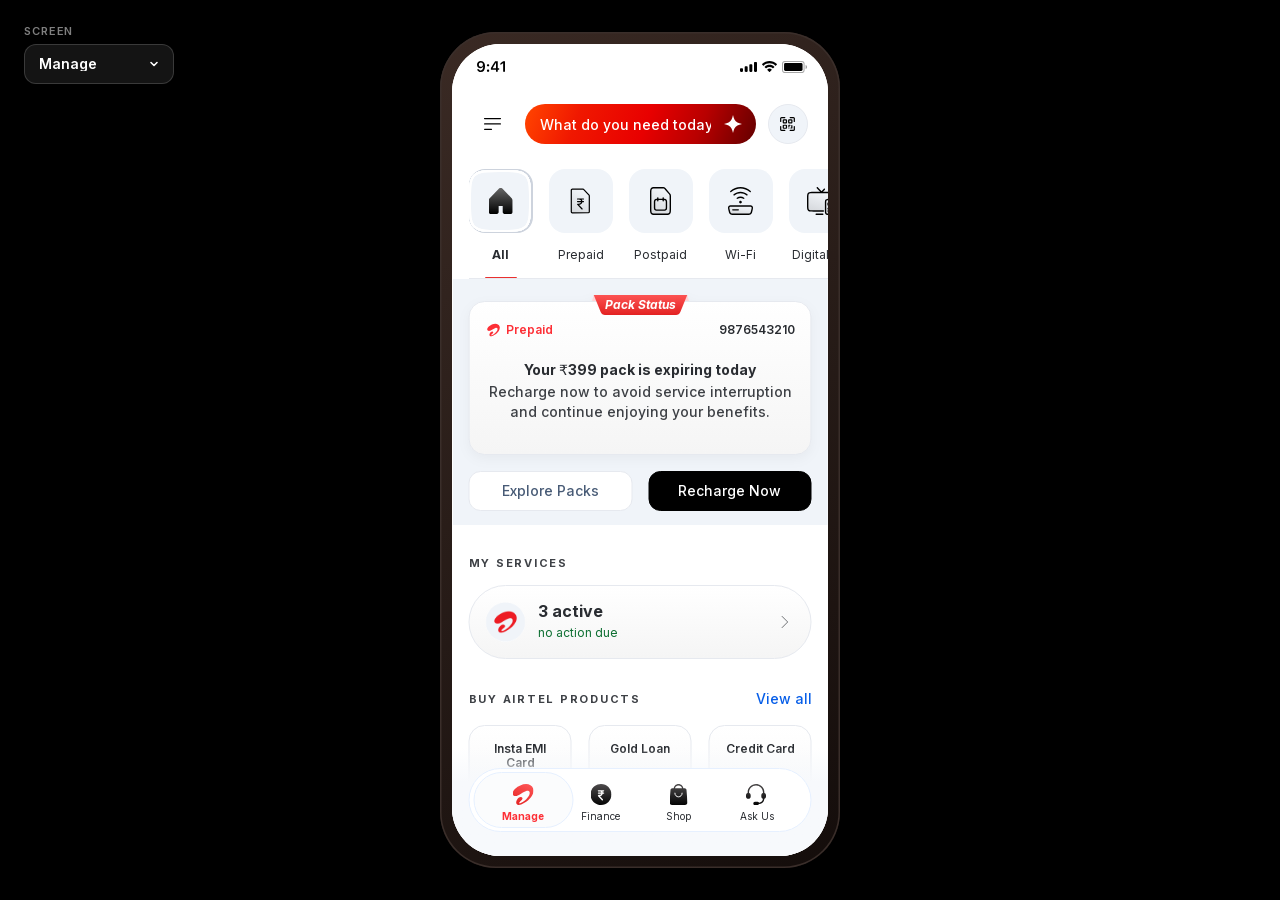
==== commit e06e5985: "New colour: balance a clear brand red with a clear orange-amber (never yellow) Red phase uses the pu" ====
--- a/index.html
+++ b/index.html
@@ -6,9 +6,9 @@
 <meta name="theme-color" content="#000000" />
 <title>Agentic</title>
 <link rel="icon" href="data:image/svg+xml,%3Csvg xmlns=%22http://www.w3.org/2000/svg%22 viewBox=%220 0 24 24%22%3E%3Ccircle cx=%2212%22 cy=%2212%22 r=%2212%22 fill=%22%23D42D1F%22/%3E%3Cpath d=%22M12 4c.4 3.6 2 6.2 8 8-6 1.8-7.6 4.4-8 8-.4-3.6-2-6.2-8-8 6-1.8 7.6-4.4 8-8Z%22 fill=%22white%22/%3E%3C/svg%3E" />
-<link rel="stylesheet" href="fonts.css?v=20261104q" />
-<link rel="stylesheet" href="home-tw.css?v=20261104q" />
-<link rel="stylesheet" href="styles.css?v=20261104q" />
+<link rel="stylesheet" href="fonts.css?v=20261104s" />
+<link rel="stylesheet" href="home-tw.css?v=20261104s" />
+<link rel="stylesheet" href="styles.css?v=20261104s" />
 </head>
 <body>
 <div class="mode-pick">
@@ -803,6 +803,6 @@
 </div>
 </main>
 
-<script src="app.js?v=20261104q"></script>
+<script src="app.js?v=20261104s"></script>
 </body>
 </html>
--- a/styles.css
+++ b/styles.css
@@ -919,3 +919,20 @@
               linear-gradient(142deg, #FFB547 0%, #FF9F1C 45%, #F07A00 80%, #D45F00 100%); }
 .ama-art::after { mix-blend-mode: normal; background: linear-gradient(90deg, #FFC15A 0%, #FFA41F 24%, #FF8E0A 52%, #D96800 77%, #8A3F00 100%); }
 @keyframes toAmber { 0%, 30% { opacity: 0; } 55%, 68% { opacity: .9; } 95%, 100% { opacity: 0; } }
+/* v3: amber was too yellow — use a deeper red-amber, keep red showing through, and give red most of the loop */
+.orb-clip::after {
+  background: radial-gradient(55% 50% at 32% 24%, #FFB27A 0%, rgba(255,178,122,0) 70%),
+              linear-gradient(142deg, #FF8A3A 0%, #FF6A1A 42%, #F2480E 76%, #D8300A 100%); }
+.ama-art::after { background: linear-gradient(90deg, #FF9A55 0%, #FF7A28 24%, #FF5E14 52%, #D8380A 77%, #8A1E04 100%); }
+@keyframes toAmber { 0%, 40% { opacity: 0; } 60%, 66% { opacity: .7; } 92%, 100% { opacity: 0; } }
+@keyframes glowAmber { 0%, 40% { filter: hue-rotate(0deg) saturate(1); } 60%, 66% { filter: hue-rotate(14deg) saturate(1.08); } 92%, 100% { filter: hue-rotate(0deg) saturate(1); } }
+
+/* v4 balance: a clear brand red, then a clear amber (orange-amber, never yellow), equal weight, then back to red */
+:root { --brand: #E80000; }
+.ama-art > span > span { background: linear-gradient(90deg, #FF4100 0%, #F01800 22%, #E80000 52%, #B80000 76%, #6A0000 100%); }
+.orb-clip::after {
+  background: radial-gradient(55% 50% at 32% 24%, #FFB066 0%, rgba(255,176,102,0) 70%),
+              linear-gradient(142deg, #FF9A2E 0%, #FF8A1A 40%, #FF7A00 72%, #E05A00 100%); }
+.ama-art::after { background: linear-gradient(90deg, #FFA850 0%, #FF9020 24%, #FF7A00 52%, #D45A00 77%, #7A2E00 100%); }
+@keyframes toAmber { 0%, 28% { opacity: 0; } 46%, 62% { opacity: .88; } 82%, 100% { opacity: 0; } }
+@keyframes glowAmber { 0%, 28% { filter: hue-rotate(0deg) saturate(1); } 46%, 62% { filter: hue-rotate(26deg) saturate(1.1); } 82%, 100% { filter: hue-rotate(0deg) saturate(1); } }
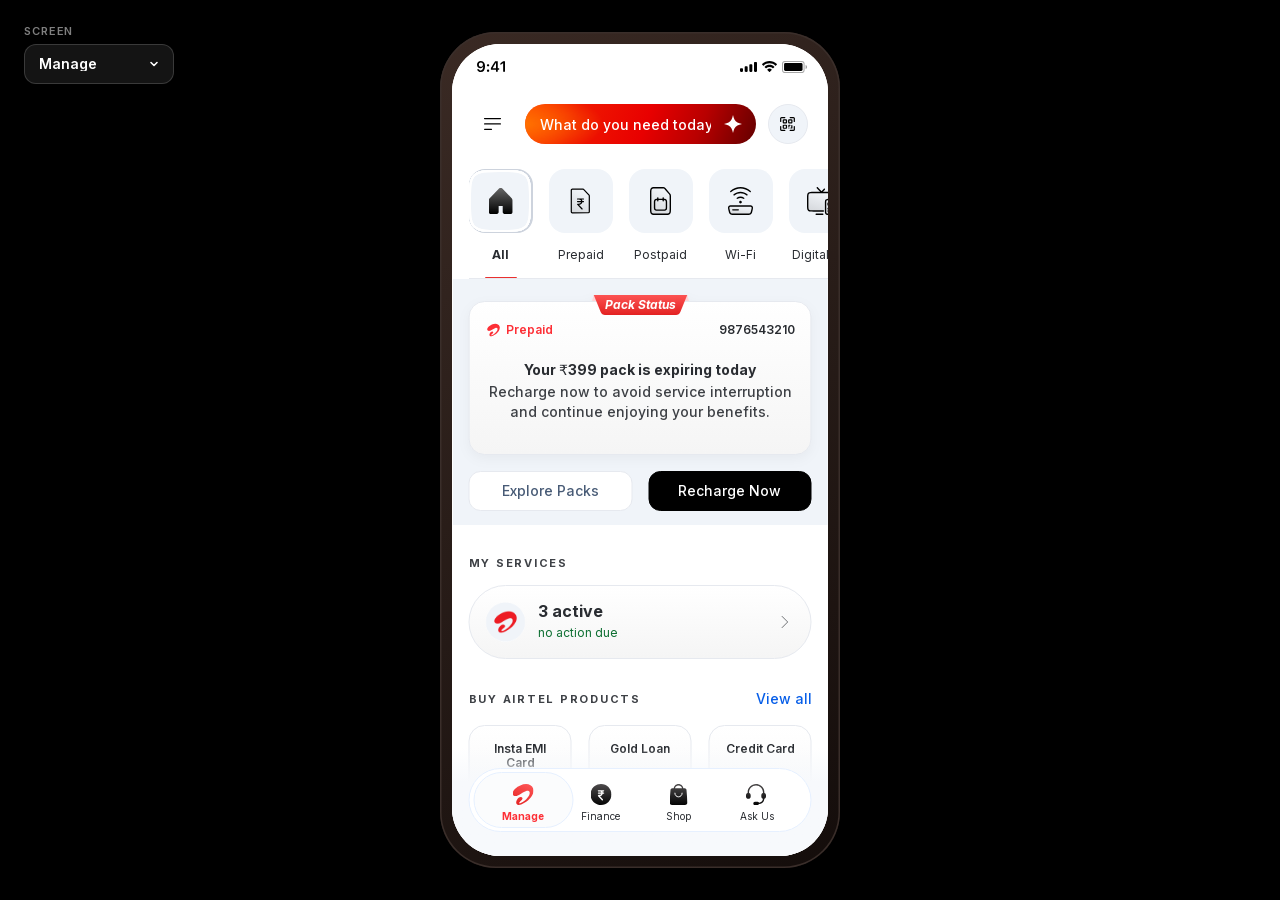
==== commit bcd10e0d: "New colour: red orb with amber flowing inside (no whole-orb fade, red inner light) The orb stays bra" ====
--- a/index.html
+++ b/index.html
@@ -6,9 +6,9 @@
 <meta name="theme-color" content="#000000" />
 <title>Agentic</title>
 <link rel="icon" href="data:image/svg+xml,%3Csvg xmlns=%22http://www.w3.org/2000/svg%22 viewBox=%220 0 24 24%22%3E%3Ccircle cx=%2212%22 cy=%2212%22 r=%2212%22 fill=%22%23D42D1F%22/%3E%3Cpath d=%22M12 4c.4 3.6 2 6.2 8 8-6 1.8-7.6 4.4-8 8-.4-3.6-2-6.2-8-8 6-1.8 7.6-4.4 8-8Z%22 fill=%22white%22/%3E%3C/svg%3E" />
-<link rel="stylesheet" href="fonts.css?v=20261104s" />
-<link rel="stylesheet" href="home-tw.css?v=20261104s" />
-<link rel="stylesheet" href="styles.css?v=20261104s" />
+<link rel="stylesheet" href="fonts.css?v=20261104u" />
+<link rel="stylesheet" href="home-tw.css?v=20261104u" />
+<link rel="stylesheet" href="styles.css?v=20261104u" />
 </head>
 <body>
 <div class="mode-pick">
@@ -661,7 +661,7 @@
         </button>
         <button class="ama-pill relative bg-white h-[40px] w-[231px] shrink-0 overflow-clip rounded-[70px]" id="amaPill" aria-label="Open Agentic">
           <span class="ama-art -translate-x-1/2 -translate-y-1/2 absolute flex h-[200.642px] items-center justify-center left-[calc(50%+1.04px)] top-[calc(50%-0.09px)] w-[252.328px]"><span class="flex-none rotate-[20.91deg]"><span class="block h-[130.662px] relative w-[220.197px]"><img class="absolute inset-0 max-w-none object-cover pointer-events-none size-full" src="assets/home/imgDesign321.png" alt=""></span></span></span>
-          <span class="ama-text absolute left-[15px] top-[11.5px] h-[17px] w-[171px] overflow-clip" id="amaText"><span>What do you need today?</span></span>
+          <span class="ama-flow" aria-hidden="true"></span><span class="ama-text absolute left-[15px] top-[11.5px] h-[17px] w-[171px] overflow-clip" id="amaText"><span>What do you need today?</span></span>
           <span class="ama-star absolute right-[14px] top-[11px] size-[18px]" id="amaStar"><img class="sym sym-star absolute block inset-0 max-w-none size-full" src="assets/home/imgStar3.svg" alt=""><img class="sym sym-airtel absolute block max-w-none" src="assets/home/airtel-white.svg" alt=""></span>
         </button>
       </div>
@@ -803,6 +803,6 @@
 </div>
 </main>
 
-<script src="app.js?v=20261104s"></script>
+<script src="app.js?v=20261104u"></script>
 </body>
 </html>
--- a/styles.css
+++ b/styles.css
@@ -936,3 +936,21 @@
 .ama-art::after { background: linear-gradient(90deg, #FFA850 0%, #FF9020 24%, #FF7A00 52%, #D45A00 77%, #7A2E00 100%); }
 @keyframes toAmber { 0%, 28% { opacity: 0; } 46%, 62% { opacity: .88; } 82%, 100% { opacity: 0; } }
 @keyframes glowAmber { 0%, 28% { filter: hue-rotate(0deg) saturate(1); } 46%, 62% { filter: hue-rotate(26deg) saturate(1.1); } 82%, 100% { filter: hue-rotate(0deg) saturate(1); } }
+
+/* v5: no whole-orb colour fade. The orb stays brand red; amber flows INSIDE it as a moving ember, the inner light is red */
+.orb-clip::after, .ama-art::after { animation: none !important; opacity: 0 !important; }
+.orb-glow, .t-tri { animation: none !important; filter: none !important; }
+/* the amber blob drifts a little slower and wider so the colour visibly moves through the red */
+.o-f1 { animation-duration: 6s !important; }
+/* pill: red, with an amber current drifting slowly left and right inside it */
+.ama-art { isolation: isolate; }
+.ama-flow { position: absolute; inset: 0; z-index: 1; border-radius: inherit; pointer-events: none; overflow: hidden; }
+.ama-flow::before { content: ""; position: absolute; top: -40%; bottom: -40%; left: -60%; width: 120%;
+  background: radial-gradient(40% 60% at 50% 50%, rgba(255,122,0,.85) 0%, rgba(255,122,0,.35) 45%, rgba(255,122,0,0) 72%);
+  animation: amaFlow 7s ease-in-out infinite alternate; }
+@keyframes amaFlow { from { transform: translateX(-10%); } to { transform: translateX(95%); } }
+.ama-pill.expanding .ama-flow { opacity: 0; transition: opacity .2s; }
+/* loader: one amber dot among the reds */
+.tri i:nth-child(1) { background: #E80000; } .tri i:nth-child(2) { background: #A80000; } .tri i:nth-child(3) { background: #FF7A00; }
+@media (prefers-reduced-motion: reduce) { .ama-flow::before { animation: none; } }
+.ama-text, .ama-star { z-index: 2; }
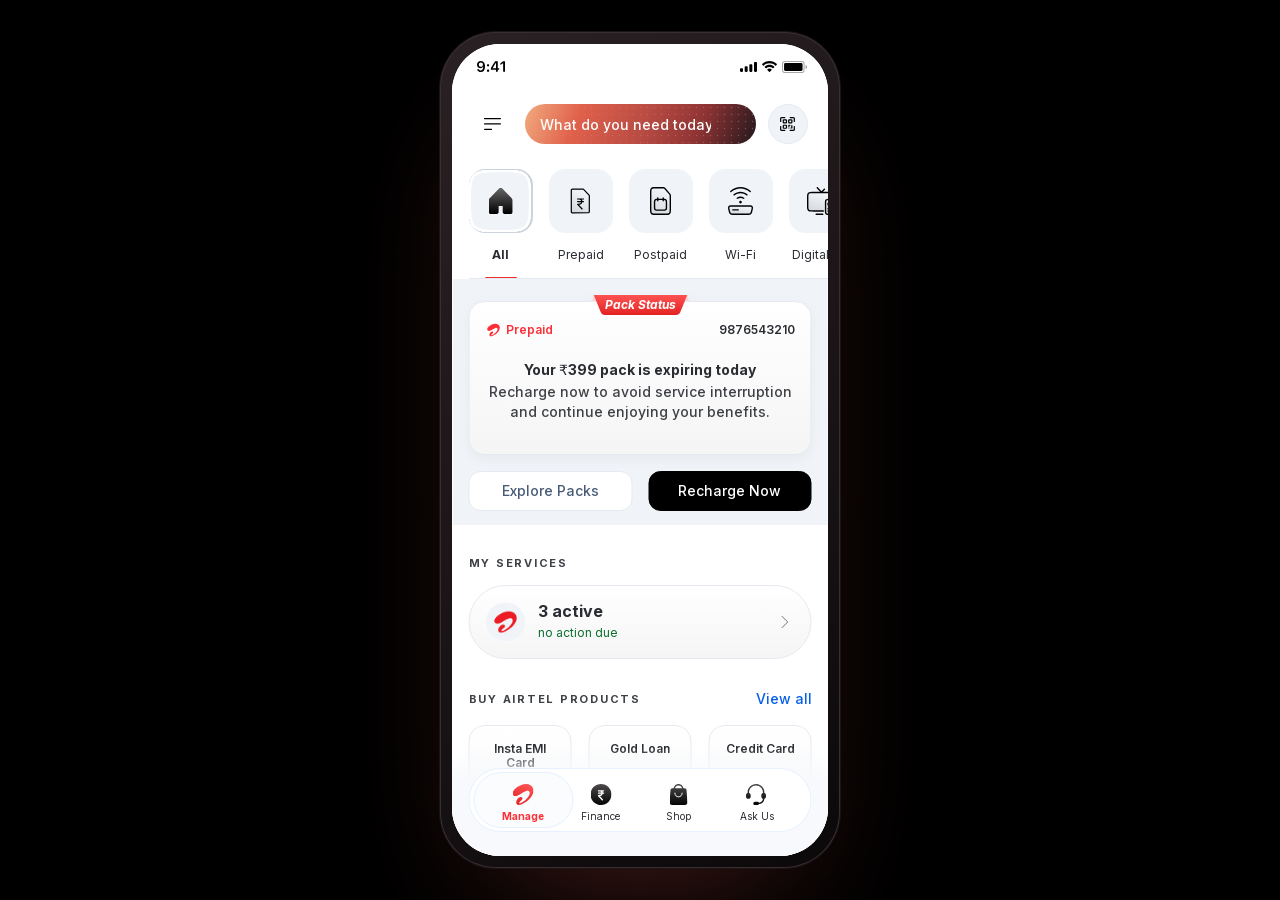
==== commit 7935d5ca: "Exploration 2 onboarding: lighter carousel (no cards, ring or dot box; small icon; full-width slides" ====
--- a/index.html
+++ b/index.html
@@ -6,16 +6,11 @@
 <meta name="theme-color" content="#000000" />
 <title>Agentic</title>
 <link rel="icon" href="data:image/svg+xml,%3Csvg xmlns=%22http://www.w3.org/2000/svg%22 viewBox=%220 0 24 24%22%3E%3Ccircle cx=%2212%22 cy=%2212%22 r=%2212%22 fill=%22%23D42D1F%22/%3E%3Cpath d=%22M12 4c.4 3.6 2 6.2 8 8-6 1.8-7.6 4.4-8 8-.4-3.6-2-6.2-8-8 6-1.8 7.6-4.4 8-8Z%22 fill=%22white%22/%3E%3C/svg%3E" />
-<link rel="stylesheet" href="fonts.css?v=20261104u" />
-<link rel="stylesheet" href="home-tw.css?v=20261104u" />
-<link rel="stylesheet" href="styles.css?v=20261104u" />
+<link rel="stylesheet" href="fonts.css?v=20261110e" />
+<link rel="stylesheet" href="home-tw.css?v=20261110e" />
+<link rel="stylesheet" href="styles.css?v=20261110e" />
 </head>
 <body>
-<div class="mode-pick">
-  <label for="modeSel">Screen</label>
-  <span class="mp-wrap"><select id="modeSel" aria-label="Choose a screen"><option value="manage">Manage</option><option value="finance">Finance</option></select>
-  <svg width="12" height="12" viewBox="0 0 12 12" fill="none" aria-hidden="true"><path d="M3 4.5 6 7.5l3-3" stroke="currentColor" stroke-width="1.6" stroke-linecap="round" stroke-linejoin="round"/></svg></span>
-</div>
 
 
 <main class="stage">
@@ -661,7 +656,7 @@
         </button>
         <button class="ama-pill relative bg-white h-[40px] w-[231px] shrink-0 overflow-clip rounded-[70px]" id="amaPill" aria-label="Open Agentic">
           <span class="ama-art -translate-x-1/2 -translate-y-1/2 absolute flex h-[200.642px] items-center justify-center left-[calc(50%+1.04px)] top-[calc(50%-0.09px)] w-[252.328px]"><span class="flex-none rotate-[20.91deg]"><span class="block h-[130.662px] relative w-[220.197px]"><img class="absolute inset-0 max-w-none object-cover pointer-events-none size-full" src="assets/home/imgDesign321.png" alt=""></span></span></span>
-          <span class="ama-flow" aria-hidden="true"></span><span class="ama-text absolute left-[15px] top-[11.5px] h-[17px] w-[171px] overflow-clip" id="amaText"><span>What do you need today?</span></span>
+          <span class="ama-dots" aria-hidden="true"></span><span class="ama-dots-lit" aria-hidden="true"></span><span class="ama-text absolute left-[15px] top-[11.5px] h-[17px] w-[171px] overflow-clip" id="amaText"><span>What do you need today?</span></span>
           <span class="ama-star absolute right-[14px] top-[11px] size-[18px]" id="amaStar"><img class="sym sym-star absolute block inset-0 max-w-none size-full" src="assets/home/imgStar3.svg" alt=""><img class="sym sym-airtel absolute block max-w-none" src="assets/home/airtel-white.svg" alt=""></span>
         </button>
       </div>
@@ -714,10 +709,20 @@
     </div>
     <div class="ob-body">
       <h2 class="ob-title reveal" style="--d:0">Welcome, <span class="uname">Yashish</span>!</h2>
-      <p class="ob-intro reveal" style="--d:1">I’m your personal AI assistant, here to help you get things done, quickly and easily.<br><br>Before we get started, here are a few things to know about me:</p>
-      <div class="ob-item reveal" style="--d:2"><img src="assets/ob-grow.svg" alt="" /><div><b>I’m growing &amp; improving</b><span>I’m learning every day, so I might miss a detail here and there, but I’m getting better with each chat.</span></div></div>
-      <div class="ob-item reveal" style="--d:3"><img src="assets/ob-bulb.svg" alt="" /><div><b>Here to make things easier</b><span>Think of me as your go-to helper for quick answers and simple tasks.</span></div></div>
-      <div class="ob-item reveal" style="--d:4"><img src="assets/ob-shield.svg" alt="" /><div><b>Your privacy comes first</b><span>To keep your data safe, avoid sharing sensitive details like passwords, card numbers, or personal IDs.</span></div></div>
+      <p class="ob-intro reveal" style="--d:1">I’m your personal AI assistant, here to help you get things done, quickly and easily. Swipe through three things to know about me.</p>
+      <div class="ob-carousel reveal" style="--d:2">
+        <div class="obc-track" id="obcTrack" tabindex="0" role="region" aria-roledescription="carousel" aria-label="Three things to know about Agentic">
+          <article class="obc-slide" role="group" aria-roledescription="slide" aria-label="1 of 3"><div class="obc-art" aria-hidden="true"><span class="obc-dots"></span><span class="obc-ring"></span><span class="obc-lens"><img src="assets/ob-grow.svg" alt="" /></span></div><span class="obc-k">01 / 03</span><b>I’m growing &amp; improving</b><p>I’m learning every day, so I might miss a detail here and there, but I’m getting better with each chat.</p></article>
+          <article class="obc-slide" role="group" aria-roledescription="slide" aria-label="2 of 3"><div class="obc-art" aria-hidden="true"><span class="obc-dots"></span><span class="obc-ring"></span><span class="obc-lens"><img src="assets/ob-bulb.svg" alt="" /></span></div><span class="obc-k">02 / 03</span><b>Here to make things easier</b><p>Think of me as your go-to helper for quick answers and simple tasks, from data checks to recharges.</p></article>
+          <article class="obc-slide" role="group" aria-roledescription="slide" aria-label="3 of 3"><div class="obc-art" aria-hidden="true"><span class="obc-dots"></span><span class="obc-ring"></span><span class="obc-lens"><img src="assets/ob-shield.svg" alt="" /></span></div><span class="obc-k">03 / 03</span><b>Your privacy comes first</b><p>To keep your data safe, avoid sharing sensitive details like passwords, card numbers, or personal IDs.</p></article>
+        </div>
+        <div class="obc-nav" id="obcNav" role="tablist" aria-label="Choose a slide">
+          <button class="obc-dot on" role="tab" aria-selected="true" aria-label="Slide 1"><i></i></button>
+          <button class="obc-dot" role="tab" aria-selected="false" aria-label="Slide 2"><i></i></button>
+          <button class="obc-dot" role="tab" aria-selected="false" aria-label="Slide 3"><i></i></button>
+          <button class="obc-next" id="obcNext" aria-label="Next slide"><svg width="14" height="14" viewBox="0 0 14 14" fill="none" aria-hidden="true"><path d="M3 7h8m-3-3.5L11.5 7 8 10.5" stroke="currentColor" stroke-width="1.6" stroke-linecap="round" stroke-linejoin="round"/></svg></button>
+        </div>
+      </div>
     </div>
     <div class="ob-foot reveal" style="--d:5">
       <p>By continuing, you confirm you have read &amp; agree to<br><button class="link" data-toast="Terms and conditions would open here">Terms and conditions</button></p>
@@ -728,6 +733,7 @@
   <!-- ================= AGENT ================= -->
   <section class="screen agent landing" id="agent">
     <img class="blush" src="assets/blush-bg.png" alt="" />
+    <div class="ambient" aria-hidden="true"><div class="dots"></div><div class="dots-lit"></div><div class="dots-pulse"></div></div>
     <div class="topfade"></div>
     <div class="topbar">
       <div class="topbar-slot"></div>
@@ -746,7 +752,6 @@
       <div class="greet" id="greet">
         <h2>Hey <span class="uname">Yashish</span>,</h2>
         <p>What can I help you with today?</p>
-        <div class="fin-chips" id="finChips" aria-label="Suggested questions"></div>
       </div>
       <div class="messages" id="messages"></div>
       <div class="scroll-pad"></div>
@@ -767,7 +772,7 @@
         <button type="button" class="rec-stop" id="recStop" aria-label="Stop recording"><span></span></button>
         <div class="transcribe-row" id="transcribing" aria-live="polite"><span class="dots-loader"><i></i><i></i><i></i><i></i><i></i><i></i><i></i><i></i></span><span>Transcribing...</span></div>
       </form>
-      <p class="disclaimer" id="disclaimer">AI-generated responses are intended to assist you. Always verify important information before taking action</p>
+      <p class="disclaimer">AI-generated responses are intended to assist you. Always verify important information before taking action</p>
     </div>
 
     <!-- Voice mode -->
@@ -790,7 +795,7 @@
       <div class="voice-controls">
         <button class="vc-side" id="voiceType" aria-label="Type instead"><svg width="22" height="22" viewBox="0 0 24 24" fill="none" stroke="#292C31" stroke-width="1.6" stroke-linecap="round"><rect x="2.5" y="6" width="19" height="12" rx="2.5"/><path d="M6 10h.01M9.5 10h.01M13 10h.01M16.5 10h.01M8 14h8"/></svg><span>Type</span></button>
         <button class="vc-main" id="voiceMain" aria-label="Stop"><span class="vc-icon"></span></button>
-        <button class="vc-side" id="voiceEnd" aria-label="End voice"><svg width="22" height="22" viewBox="0 0 24 24" fill="none" stroke="#C82008" stroke-width="2" stroke-linecap="round"><path d="M6 6l12 12M18 6 6 18"/></svg><span>End</span></button>
+        <button class="vc-side" id="voiceEnd" aria-label="End voice"><svg width="22" height="22" viewBox="0 0 24 24" fill="none" stroke="#B3261E" stroke-width="2" stroke-linecap="round"><path d="M6 6l12 12M18 6 6 18"/></svg><span>End</span></button>
       </div>
     </div>
 
@@ -803,6 +808,6 @@
 </div>
 </main>
 
-<script src="app.js?v=20261104u"></script>
+<script src="app.js?v=20261110e"></script>
 </body>
 </html>
--- a/styles.css
+++ b/styles.css
@@ -1,19 +1,19 @@
 /* ===== Tokens: new ember (reddish-brown) branding from the Figma "New Branding" artboard ===== */
 :root {
-  --brand: #EE1C0E;          /* orb base */
-  --brand-700: #B81A05;
-  --brand-900: #6B1203;      /* brown */
-  --brand-300: #FF9A5C;
-  --brand-50: #FFF2EF;
-  --brand-tint: #FDEDEA;
-  --brand-grad: linear-gradient(135deg, #FF4A12 0%, #EE1C0E 48%, #8A1A04 100%);
+  --brand: #B84B43;          /* orb base */
+  --brand-700: #8E3333;
+  --brand-900: #2B1A1F;      /* brown */
+  --brand-300: #F0A47A;
+  --brand-50: #FBEFEE;
+  --brand-tint: #F7E3E1;
+  --brand-grad: linear-gradient(135deg, #E0614B 0%, #B84B43 48%, #5A2328 100%);
   --ink: #292C31;
   --ink-2: #3E4146;
   --muted: #696B6F;
   --line: #E6E9EF;
   --line-2: #F0F4F9;
-  --page: #000;
-  --page-ink: #2A1C17;
+  --page: #000000;
+  --page-ink: #0B0D13;
   --sb: 44px;
   --ease: cubic-bezier(.22, .8, .24, 1);
   --ease-io: cubic-bezier(.7, 0, .2, 1);
@@ -39,8 +39,8 @@
 .stage { display: flex; align-items: center; justify-content: center; }
 .device {
   width: 400px; height: 836px; padding: 12px; border-radius: 56px;
-  background: linear-gradient(145deg, #3A2A24, #140D0B);
-  box-shadow: 0 0 0 1.5px #3A2E2A inset;
+  background: linear-gradient(145deg, #2A2124, #0C090A);
+  box-shadow: 0 0 0 1px #3A2E31 inset, 0 0 0 1px #1A1416, 0 60px 140px -60px rgba(184,75,67,.45);
   transform-origin: center;
   flex: none;
 }
@@ -77,7 +77,7 @@
 /* ===== Common ===== */
 .btn { height: 40px; border-radius: 12px; font-size: 14px; font-weight: 500; display: inline-flex; align-items: center; justify-content: center; padding: 0 16px; transition: transform .12s var(--ease), box-shadow .2s; }
 .btn:active { transform: scale(.97); }
-.btn-primary { background: linear-gradient(0deg, #8A1A04, #D8260A); color: #fff; box-shadow: 0 6px 16px -6px rgba(184,26,5,.55); }
+.btn-primary { background: linear-gradient(0deg, #5A2328, #C32B1D); color: #fff; box-shadow: 0 6px 16px -6px rgba(142,51,51,.55); }
 .btn-secondary { background: linear-gradient(#fff, #f5f5f5); border: 1px solid var(--ink); color: var(--ink); }
 .btn-lg { height: 48px; width: 100%; font-size: 15px; }
 .link { color: var(--brand-700); font-weight: 500; font-size: 14px; }
@@ -90,12 +90,12 @@
 
 .chip {
   border: 1px solid var(--line); border-radius: 100px; padding: 8px 12px; font-size: 14px; line-height: 16px; color: var(--ink);
-  background: linear-gradient(181deg, #FFF4F1 6%, #fff 92%);
-  box-shadow: 0 4px 8px rgba(240, 48, 15, .08);
+  background: linear-gradient(181deg, #FCF3F2 6%, #fff 92%);
+  box-shadow: 0 4px 8px rgba(184, 75, 67, .08);
   transition: transform .15s var(--ease), border-color .2s, background .2s;
   text-align: left;
 }
-.chip:hover { border-color: #F3C3B6; }
+.chip:hover { border-color: #EBC4C0; }
 .chip:active { transform: scale(.96); background: var(--brand-tint); }
 
 /* ===== HOME: markup + Tailwind utilities are generated from Figma (figma/). Static page; only the Agentic pill moves ===== */
@@ -116,8 +116,8 @@
 .ama-pill:active { transform: scale(.97); }
 .ama-art { animation: amaDrift 9s ease-in-out infinite alternate; }
 .ama-art img { display: none; }
-.ama-art > span > span { background: linear-gradient(90deg, #FF8530 0%, #FF4A12 22%, #EE1C0E 52%, #B81A05 76%, #6B1203 100%); }
-.ama-pill { box-shadow: 0 6px 18px -8px rgba(200, 40, 5, .55); }
+.ama-art > span > span { background: linear-gradient(90deg, #F0A47A 0%, #E0614B 22%, #B84B43 52%, #8E3333 76%, #2B1A1F 100%); }
+.ama-pill { box-shadow: 0 6px 18px -8px rgba(120, 40, 38, .55); }
 @keyframes amaDrift { from { rotate: -3deg; scale: 1.18; } to { rotate: 4deg; scale: 1.28; } }
 .ama-text { color: #fff; font-size: 14px; font-weight: 500; line-height: 17px; text-align: left; }
 .ama-text span { position: absolute; left: 0; top: 0; display: block; white-space: nowrap; will-change: transform, opacity;
@@ -234,7 +234,7 @@
 @keyframes shimmerTxt { from { background-position: 125% 0; } to { background-position: -125% 0; } }
 
 .msg-bot { margin: 0 0 24px; display: flex; flex-direction: column; gap: 16px; }
-.thinking { display: flex; align-items: center; gap: 8px; font-size: 12px; font-weight: 500; font-style: italic; line-height: 20px; letter-spacing: -.06px; min-height: 20px; }
+.thinking:not(.voice) { display: flex; align-items: center; gap: 8px; font-size: 12px; font-weight: 500; font-style: italic; line-height: 20px; letter-spacing: -.06px; min-height: 20px; }
 .thinking .t-emoji { font-style: normal; display: inline-block; animation: bob 1s ease-in-out infinite; }
 @keyframes bob { 50% { transform: translateY(-2px) rotate(-8deg); } }
 .thinking .t-txt { transition: opacity .25s, transform .25s; }
@@ -242,7 +242,7 @@
 .thinking.done { color: var(--muted); }
 .thinking.done .t-emoji { animation: none; }
 .skeleton { display: flex; flex-direction: column; gap: 10px; }
-.skeleton i { display: block; height: 12px; border-radius: 6px; background: linear-gradient(90deg, #F6EEEB 0%, #FBE1DA 40%, #F6EEEB 80%); background-size: 200% 100%; animation: skel 1.2s linear infinite; }
+.skeleton i { display: block; height: 12px; border-radius: 6px; background: linear-gradient(90deg, #F6EFEE 0%, #F2DAD7 40%, #F6EFEE 80%); background-size: 200% 100%; animation: skel 1.2s linear infinite; }
 .skeleton i:nth-child(1) { width: 92%; } .skeleton i:nth-child(2) { width: 78%; } .skeleton i:nth-child(3) { width: 54%; }
 @keyframes skel { from { background-position: 150% 0; } to { background-position: -50% 0; } }
 
@@ -250,7 +250,7 @@
 .bot-body p { margin: 0; }
 .bot-body ul, .bot-body ol { margin: 0; padding-left: 24px; display: flex; flex-direction: column; gap: 4px; }
 .bot-body strong { font-weight: 700; }
-.bot-body .speaking { background: linear-gradient(transparent 60%, rgba(255,154,92,.35) 60%); border-radius: 2px; transition: background .2s; }
+.bot-body .speaking { background: linear-gradient(transparent 60%, rgba(240,164,122,.35) 60%); border-radius: 2px; transition: background .2s; }
 .caret::after { content: ""; display: inline-block; width: 8px; height: 8px; margin-left: 4px; border-radius: 50%; background: var(--brand); vertical-align: middle; animation: caretPulse .8s ease-in-out infinite; }
 @keyframes caretPulse { 50% { transform: scale(.55); opacity: .5; } }
 .pop { animation: pop .5s var(--ease) both; }
@@ -283,13 +283,13 @@
 .kp-key { font-size: 12px; line-height: 16px; color: var(--ink-2); }
 .kp-val { font-size: 14px; line-height: 16px; font-weight: 700; color: var(--ink); margin-top: 4px; }
 .bar { height: 8px; border-radius: 100px; background: var(--line); margin-top: 8px; overflow: hidden; }
-.bar > i { display: block; height: 100%; border-radius: 100px; background: linear-gradient(90deg, #FF4A12, #C82008); width: 0; transition: width 1.1s var(--ease); }
+.bar > i { display: block; height: 100%; border-radius: 100px; background: linear-gradient(90deg, #E0614B, #A23E37); width: 0; transition: width 1.1s var(--ease); }
 .hint { font-size: 12px; line-height: 16px; color: var(--muted); margin-top: 8px; }
 .card-actions { display: flex; gap: 16px; }
 .card-actions .btn { flex: 1; padding: 0 8px; white-space: nowrap; }
 
 .pack { border: 1px solid var(--line); border-radius: 16px; background: #fff; padding: 16px; box-shadow: 0 4px 6.5px rgba(133,140,143,.1); display: flex; flex-direction: column; gap: 16px; transition: border-color .2s, transform .15s var(--ease); }
-.pack.best { border-color: #F3C3B6; background: linear-gradient(#FFF7F5, #fff); }
+.pack.best { border-color: #EBC4C0; background: linear-gradient(#FDF5F4, #fff); }
 .pack-row { display: flex; align-items: flex-end; gap: 16px; }
 .pack-price { flex: 1; font-size: 20px; line-height: 24px; font-weight: 700; color: var(--ink); }
 .pack-price small { display: block; font-size: 12px; font-weight: 400; color: var(--muted); margin-top: 4px; }
@@ -303,7 +303,7 @@
 .hscroll { display: flex; gap: 12px; overflow-x: auto; scrollbar-width: none; margin: 0 -16px; padding: 2px 16px 8px; scroll-snap-type: x mandatory; }
 .hscroll::-webkit-scrollbar { display: none; }
 .plan { flex: none; width: 220px; scroll-snap-align: start; border-radius: 16px; border: 1px solid var(--line); background: #fff; padding: 16px; display: flex; flex-direction: column; gap: 12px; box-shadow: 0 4px 8px rgba(0,0,0,.04); }
-.plan.best { background: linear-gradient(160deg, #FFF0EB, #fff 60%); border-color: #F3C3B6; }
+.plan.best { background: linear-gradient(160deg, #FBEDEC, #fff 60%); border-color: #EBC4C0; }
 .plan-top { display: flex; justify-content: space-between; align-items: center; }
 .plan-price { font-size: 22px; font-weight: 700; }
 .plan-meta { display: grid; grid-template-columns: 1fr 1fr; gap: 8px; }
@@ -328,7 +328,7 @@
 .speed { display: flex; align-items: flex-end; gap: 8px; }
 .speed b { font-size: 34px; line-height: 32px; font-weight: 700; letter-spacing: -.02em; }
 .speed span { font-size: 13px; color: var(--muted); padding-bottom: 4px; }
-.gauge { height: 10px; border-radius: 10px; background: linear-gradient(90deg, #F23A10, #E8A317 45%, #1F8A4C); position: relative; margin-top: 6px; }
+.gauge { height: 10px; border-radius: 10px; background: linear-gradient(90deg, #CF4F3C, #E8A317 45%, #1F8A4C); position: relative; margin-top: 6px; }
 .gauge i { position: absolute; top: -4px; width: 4px; height: 18px; border-radius: 2px; background: var(--ink); left: 0; transition: left 1.2s var(--ease); box-shadow: 0 0 0 2px #fff; }
 
 .svc-list { display: flex; flex-direction: column; }
@@ -353,14 +353,14 @@
 
 .rating { display: flex; gap: 4px; }
 .rate { flex: 1; aspect-ratio: 1; max-width: 56px; border-radius: 12px; border: 1px solid #fff; display: grid; place-items: center; font-size: 22px;
-  background: linear-gradient(-81deg, #FF4A12 7%, #FFC9A8 107%); transition: transform .2s var(--ease), filter .2s, opacity .2s; }
+  background: linear-gradient(-81deg, #E0614B 7%, #FFC9A8 107%); transition: transform .2s var(--ease), filter .2s, opacity .2s; }
 .rate:active { transform: scale(.9); }
 .rating.chosen .rate { filter: grayscale(1); opacity: .45; }
-.rating.chosen .rate.sel { filter: none; opacity: 1; transform: scale(1.12); box-shadow: 0 6px 16px rgba(240,48,15,.3); }
+.rating.chosen .rate.sel { filter: none; opacity: 1; transform: scale(1.12); box-shadow: 0 6px 16px rgba(184,75,67,.3); }
 
 .chart { display: flex; align-items: flex-end; gap: 10px; height: 140px; padding-top: 10px; }
 .chart .col { flex: 1; display: flex; flex-direction: column; align-items: center; gap: 6px; height: 100%; justify-content: flex-end; }
-.chart .col i { width: 100%; border-radius: 8px 8px 4px 4px; background: linear-gradient(#FF4A12, #C82008); height: 0; transition: height .9s var(--ease); }
+.chart .col i { width: 100%; border-radius: 8px 8px 4px 4px; background: linear-gradient(#E0614B, #A23E37); height: 0; transition: height .9s var(--ease); }
 .chart .col.dim i { background: #F2D9D2; }
 .chart .col span { font-size: 11px; color: var(--muted); }
 
@@ -369,9 +369,9 @@
   background: linear-gradient(rgba(255,255,255,0), #fff 34%); }
 .composer {
   position: relative; display: flex; align-items: flex-end; min-height: 56px; border-radius: 28px; background: #fff; border: 1px solid var(--line);
-  box-shadow: 0 5px 15.6px rgba(240, 48, 15, .1); padding: 0 8px 0 16px; transition: border-color .2s, box-shadow .2s, border-radius .2s;
-}
-.composer:focus-within { border-color: #F3C3B6; box-shadow: 0 6px 22px rgba(240, 48, 15, .16); }
+  box-shadow: 0 5px 15.6px rgba(184, 75, 67, .1); padding: 0 8px 0 16px; transition: border-color .2s, box-shadow .2s, border-radius .2s;
+}
+.composer:focus-within { border-color: #EBC4C0; box-shadow: 0 6px 22px rgba(184, 75, 67, .16); }
 .composer textarea { flex: 1; resize: none; border: 0; outline: 0; background: transparent; font-size: 16px; line-height: 24px; letter-spacing: -.16px; color: #000; padding: 16px 0; max-height: 120px; caret-color: var(--brand); }
 .composer textarea::placeholder { color: #000; opacity: 1; }
 .composer:focus-within textarea::placeholder { color: #A8AFBA; }
@@ -390,7 +390,7 @@
 .jump { position: absolute; left: 50%; bottom: 128px; width: 36px; height: 36px; margin-left: -16px; border-radius: 50%; background: #fff; border: 1px solid var(--line); box-shadow: 0 4px 12px rgba(0,0,0,.08); display: grid; place-items: center; z-index: 15; opacity: 0; transform: translateY(8px); pointer-events: none; transition: opacity .2s, transform .2s; }
 .jump.show { opacity: 1; transform: none; pointer-events: auto; }
 
-.toast { position: absolute; z-index: 200; left: 50%; bottom: 152px; transform: translate(-50%, 10px); background: #2A1C17; color: #fff; font-size: 13px; padding: 8px 16px; border-radius: 12px; white-space: nowrap; opacity: 0; pointer-events: none; transition: opacity .25s, transform .3s var(--ease); }
+.toast { position: absolute; z-index: 200; left: 50%; bottom: 152px; transform: translate(-50%, 10px); background: #0B0D13; color: #fff; font-size: 13px; padding: 8px 16px; border-radius: 12px; white-space: nowrap; opacity: 0; pointer-events: none; transition: opacity .25s, transform .3s var(--ease); }
 .toast.show { opacity: 1; transform: translate(-50%, 0); }
 
 /* ===== Voice ===== */
@@ -405,13 +405,13 @@
 .voice-status { position: relative; margin-top: 56px; font-size: 18px; font-weight: 600; letter-spacing: .2px; min-height: 24px; }
 .voice-orb-wrap { position: relative; width: 200px; height: 200px; margin-top: 36px; --lvl: 0; }
 .voice-orb { position: absolute; left: 0; top: 0; width: 200px; height: 200px; transform: scale(calc(1 + var(--lvl) * .14)); transition: transform .08s linear; }
-.voice-ring { position: absolute; inset: 10px; border-radius: 50%; border: 2px solid rgba(240,48,15,.25); transform: scale(calc(1 + var(--lvl) * .5)); opacity: calc(.15 + var(--lvl)); transition: transform .1s linear, opacity .1s; }
-.voice-ring.r2 { inset: -6px; border-color: rgba(240,48,15,.12); transform: scale(calc(1 + var(--lvl) * .8)); }
+.voice-ring { position: absolute; inset: 10px; border-radius: 50%; border: 2px solid rgba(184,75,67,.25); transform: scale(calc(1 + var(--lvl) * .5)); opacity: calc(.15 + var(--lvl)); transition: transform .1s linear, opacity .1s; }
+.voice-ring.r2 { inset: -6px; border-color: rgba(184,75,67,.12); transform: scale(calc(1 + var(--lvl) * .8)); }
 .voice.thinking .voice-ring { animation: ringPulse 1.4s ease-out infinite; }
 .voice.thinking .voice-ring.r2 { animation-delay: .5s; }
 @keyframes ringPulse { from { transform: scale(.9); opacity: .6; } to { transform: scale(1.5); opacity: 0; } }
 .voice-bars { display: flex; gap: 4px; align-items: center; height: 36px; margin-top: 24px; }
-.voice-bars i { width: 4px; height: 8px; border-radius: 4px; background: linear-gradient(#FF4A12, #B81A05); transition: height .08s linear; }
+.voice-bars i { width: 4px; height: 8px; border-radius: 4px; background: linear-gradient(#E0614B, #8E3333); transition: height .08s linear; }
 .voice-transcript { position: relative; width: 100%; padding: 16px 28px 0; text-align: center; flex: 1 1 0 !important; min-height: 0; overflow-y: auto; scrollbar-width: none; }
 .vt-you { font-size: 20px; line-height: 28px; font-weight: 500; color: var(--ink); min-height: 28px; }
 .vt-you .interim { color: #A8AFBA; }
@@ -423,14 +423,14 @@
 .vc-side { width: 64px; display: flex; flex-direction: column; align-items: center; gap: 8px; font-size: 12px; color: var(--muted); }
 .vc-side svg { width: 52px; height: 52px; padding: 16px; border-radius: 50%; background: #fff; border: 1px solid var(--line); box-shadow: 0 4px 12px rgba(0,0,0,.05); transition: transform .15s; box-sizing: border-box; }
 .vc-side:active svg { transform: scale(.9); }
-.vc-main { width: 76px; height: 76px; border-radius: 50%; background: var(--brand-grad); box-shadow: 0 12px 28px -8px rgba(184,26,5,.6); display: grid; place-items: center; transition: transform .15s var(--ease); }
+.vc-main { width: 76px; height: 76px; border-radius: 50%; background: var(--brand-grad); box-shadow: 0 12px 28px -8px rgba(142,51,51,.6); display: grid; place-items: center; transition: transform .15s var(--ease); }
 .vc-main:active { transform: scale(.92); }
 .vc-icon { width: 22px; height: 22px; border-radius: 6px; background: #fff; transition: all .25s var(--ease); }
 .voice.idle .vc-icon { width: 28px; height: 28px; border-radius: 0; background: url("data:image/svg+xml,%3Csvg xmlns='http://www.w3.org/2000/svg' viewBox='0 0 24 24' fill='none' stroke='white' stroke-width='2' stroke-linecap='round'%3E%3Crect x='9' y='2.5' width='6' height='12' rx='3' fill='white'/%3E%3Cpath d='M5.5 11a6.5 6.5 0 0 0 13 0M12 17.5V21'/%3E%3C/svg%3E") center/contain no-repeat; }
 .voice.speaking .vc-icon { width: 18px; height: 20px; border-radius: 0; background: linear-gradient(90deg, #fff 0 35%, transparent 35% 65%, #fff 65%); }
 
 /* ===== Sheet ===== */
-.sheet-backdrop { position: absolute; inset: 0; background: rgba(30, 14, 10, .4); z-index: 60; opacity: 0; pointer-events: none; transition: opacity .3s; }
+.sheet-backdrop { position: absolute; inset: 0; background: rgba(10, 6, 8, .4); z-index: 60; opacity: 0; pointer-events: none; transition: opacity .3s; }
 .sheet-backdrop.show { opacity: 1; pointer-events: auto; }
 .sheet { position: absolute; left: 0; right: 0; bottom: 0; z-index: 61; background: #fff; border-radius: 24px 24px 0 0; padding: 8px 20px calc(24px + env(safe-area-inset-bottom)); transform: translateY(105%); transition: transform .45s var(--ease); max-height: 86%; overflow-y: auto; }
 .sheet.show { transform: none; }
@@ -482,9 +482,9 @@
 .agent-orb .orb.gulp { animation: gulp .55s var(--ease); }
 @keyframes gulp { 0% { scale: 1; } 30% { scale: .82; } 65% { scale: 1.14; } 100% { scale: 1; } }
 .agent.docked .agent-orb { cursor: pointer; }
-.agent-orb::after { content: ""; position: absolute; inset: 0; border-radius: 50%; box-shadow: 0 0 0 0 rgba(240,48,15,.35); pointer-events: none; }
+.agent-orb::after { content: ""; position: absolute; inset: 0; border-radius: 50%; box-shadow: 0 0 0 0 rgba(184,75,67,.35); pointer-events: none; }
 .agent.docked .agent-orb:active::after { animation: ping .6s ease-out; }
-@keyframes ping { to { box-shadow: 0 0 0 30px rgba(240,48,15,0); } }
+@keyframes ping { to { box-shadow: 0 0 0 30px rgba(184,75,67,0); } }
 .greet h2, .greet p { transition: color .3s; }
 .agent.intro .greet h2 { animation: greetIn .7s .45s var(--ease) both; }
 .agent.intro .greet p { animation: greetIn .7s .55s var(--ease) both; }
@@ -570,7 +570,7 @@
 
 /* ===== The Agentic pill expands into the full screen ===== */
 .ama-pill::after { content: ""; position: absolute; inset: 0; opacity: 0; pointer-events: none;
-  background: radial-gradient(120% 60% at 50% 0%, #FFE6DE 0%, #FFF4F1 45%, #fff 80%); transition: opacity .55s cubic-bezier(.65, 0, .35, 1); }
+  background: radial-gradient(120% 60% at 50% 0%, #F6DEDB 0%, #FCF3F2 45%, #fff 80%); transition: opacity .55s cubic-bezier(.65, 0, .35, 1); }
 .ama-pill.expanding { background: var(--brand-grad); box-shadow: none; animation: none; will-change: clip-path; cursor: default; }
 .ama-pill.expanding .ama-art { opacity: 0; transition: opacity .25s; }
 .ama-pill.expanding .ama-text, .ama-pill.expanding .ama-star { opacity: 0; transition: opacity .15s; }
@@ -605,7 +605,7 @@
 /* ===== Delight ===== */
 .ama-pill, .ama-pill:active { box-shadow: none !important; }
 /* landing: two rings ripple out and the star does a turn */
-.agent-orb::before, .agent-orb::after { content: none; position: absolute; left: 7px; top: 7px; width: 106px; height: 106px; border-radius: 50%; pointer-events: none; border: 2px solid rgba(240, 48, 15, .35); opacity: 0; box-shadow: none; }
+.agent-orb::before, .agent-orb::after { content: none; position: absolute; left: 7px; top: 7px; width: 106px; height: 106px; border-radius: 50%; pointer-events: none; border: 2px solid rgba(184, 75, 67, .35); opacity: 0; box-shadow: none; }
 .agent.land-ping .agent-orb::before { animation: ring 1s cubic-bezier(.16, 1, .3, 1) both; }
 .agent.land-ping .agent-orb::after { animation: ring 1s .14s cubic-bezier(.16, 1, .3, 1) both; }
 @keyframes ring { 0% { transform: scale(.9); opacity: .9; } 100% { transform: scale(1.9); opacity: 0; } }
@@ -626,7 +626,7 @@
 .link, .tlink { color: #075EE8; }
 .tlink img { filter: invert(27%) sepia(96%) saturate(2400%) hue-rotate(211deg) brightness(92%); }
 .bar > i { background: linear-gradient(90deg, #397EED, #064BBA); }
-.pack-badge { background: linear-gradient(#FC5252, #E32121); }
+.pack-badge { background: linear-gradient(#C9473F, #8E3333); }
 .pack.best, .plan.best { border-color: #E6E9EF; background: linear-gradient(#fff, #F7F9FC); }
 .r .flag { color: #E32121; background: #FFF0F0; }
 .toggle.on { background: #000; }
@@ -645,7 +645,7 @@
 .t-orb { position: relative; flex: none; width: 20px; height: 20px; }
 .t-orb .orb { transform: scale(.1667); }
 .t-orb .orb-glow { opacity: .9; }
-.t-orb::after { content: ""; position: absolute; inset: -3px; border-radius: 50%; border: 1.5px solid rgba(240, 48, 15, .35); animation: tPulse 1.4s cubic-bezier(.16, 1, .3, 1) infinite; pointer-events: none; }
+.t-orb::after { content: ""; position: absolute; inset: -3px; border-radius: 50%; border: 1.5px solid rgba(184, 75, 67, .35); animation: tPulse 1.4s cubic-bezier(.16, 1, .3, 1) infinite; pointer-events: none; }
 @keyframes tPulse { 0% { transform: scale(.8); opacity: .9; } 100% { transform: scale(1.6); opacity: 0; } }
 .thinking.done .t-orb::after { animation: none; opacity: 0; }
 .thinking.done .t-orb { animation: tDone .4s ease forwards; }
@@ -713,6 +713,325 @@
 #agentOrb .orb-star .sym-star { animation: symStar 6s cubic-bezier(.65, 0, .35, 1) infinite; }
 #agentOrb .orb-star .sym { will-change: transform, opacity; }
 @media (prefers-reduced-motion: reduce) { #agentOrb .orb-star .sym-airtel { display: none; } #agentOrb .orb-star .sym-star { animation: none; } }
+
+/* ===================== Exploration 2: white canvas, coral accent from the reference, extra micro-interactions ===================== */
+:root { --coral: #B84B43; --coral-deep: #8E3333; --blush: #EBC4C0; --peach: #F0A47A; --maroon: #2B1A1F; --spring: cubic-bezier(.34, 1.56, .64, 1); }
+.bubble { border-color: #F0D3D0; }
+.ma.active img { filter: invert(62%) sepia(46%) saturate(700%) hue-rotate(335deg) brightness(96%) contrast(90%); }
+
+/* Follow-up chips: coral-tinted, spring in one after another */
+.follow .chip, .msg-bot .chip { background: linear-gradient(181deg, #FCF3F2 6%, #fff 92%); border-color: #F0DDDB; box-shadow: 0 4px 10px rgba(184, 75, 67, .10); color: #292C31; }
+.follow .chip:hover { border-color: var(--blush); box-shadow: 0 6px 14px rgba(184, 75, 67, .16); }
+.follow .chip:active { background: #FAEAE9; }
+.follow .chip { animation: chipIn .55s var(--spring) backwards; }
+.follow .chip:nth-child(2) { animation-delay: .16s; } .follow .chip:nth-child(3) { animation-delay: .22s; }
+.follow .chip:nth-child(4) { animation-delay: .28s; } .follow .chip:nth-child(5) { animation-delay: .34s; }
+.follow.row .chip:nth-child(1) { animation-delay: .1s; }
+@keyframes chipIn { from { opacity: 0; transform: translateY(10px) scale(.94); } }
+
+/* Tap ripple in coral */
+.rip-host { position: relative; overflow: hidden; isolation: isolate; }
+.rip { position: absolute; z-index: -1; left: 0; top: 0; width: 8px; height: 8px; margin: -4px 0 0 -4px; border-radius: 50%; pointer-events: none;
+  background: radial-gradient(circle, rgba(184, 75, 67, .28) 0%, rgba(184, 75, 67, .14) 55%, rgba(184, 75, 67, 0) 72%); animation: rip .6s cubic-bezier(.2, .8, .2, 1) forwards; }
+.rip.on-dark { background: radial-gradient(circle, rgba(240, 164, 122, .42) 0%, rgba(240, 164, 122, .18) 55%, rgba(240, 164, 122, 0) 72%); z-index: 1; }
+@keyframes rip { from { transform: scale(1); opacity: 1; } to { transform: scale(var(--rs, 40)); opacity: 0; } }
+
+/* Agentic pill: a soft light sweep every few seconds, like the beam in the reference */
+.ama-pill::before { content: ""; position: absolute; z-index: 3; top: -20%; bottom: -20%; left: 0; width: 46px; pointer-events: none;
+  background: linear-gradient(100deg, rgba(255,255,255,0), rgba(255,255,255,.55), rgba(255,255,255,0)); transform: translateX(-80px) skewX(-18deg);
+  animation: sweep 5.2s 1.4s cubic-bezier(.65, 0, .35, 1) infinite; }
+.ama-pill.expanding::before, .ama-pill.launch::before { display: none; }
+@keyframes sweep { 0% { transform: translateX(-80px) skewX(-18deg); } 26%, 100% { transform: translateX(290px) skewX(-18deg); } }
+
+/* Message actions pop, with a small coral burst */
+.ma { position: relative; }
+.ma.pop { animation: maPop .42s var(--spring); }
+@keyframes maPop { 40% { transform: scale(1.28); } 100% { transform: scale(1); } }
+.burst { position: absolute; left: 50%; top: 50%; width: 4px; height: 4px; margin: -2px; border-radius: 50%; background: var(--coral); pointer-events: none; animation: burst .55s cubic-bezier(.2, .8, .2, 1) forwards; }
+@keyframes burst { from { transform: translate(0, 0) scale(1); opacity: 1; } to { transform: translate(var(--bx), var(--by)) scale(.3); opacity: 0; } }
+
+/* Cards lift a little under a mouse */
+@media (hover: hover) and (pointer: fine) {
+  .card, .pack, .plan { transition: transform .35s var(--ease), box-shadow .35s var(--ease), border-color .25s; }
+  .card:hover, .pack:hover, .plan:hover { transform: translateY(-2px); box-shadow: 0 14px 28px -16px rgba(43, 26, 31, .28); }
+  .chip { transition: transform .2s var(--ease), border-color .2s, background .2s, box-shadow .2s; }
+  .chip:hover { transform: translateY(-1px); }
+}
+
+/* Composer: a coral line draws across the top while typing */
+.composer { position: relative; }
+.composer::after { content: ""; position: absolute; left: 22px; right: 22px; top: -1px; height: 1.5px; border-radius: 2px; pointer-events: none;
+  background: linear-gradient(90deg, rgba(184,75,67,0), var(--coral), rgba(184,75,67,0)); transform: scaleX(0); opacity: 0; transition: transform .5s var(--ease), opacity .3s; }
+.composer:focus-within::after { transform: scaleX(1); opacity: .9; }
+
+/* Agent landing ambience from the reference: light beam, a turning wireframe and a ring. The orb itself stays still */
+.ambient { position: absolute; inset: 0; z-index: 0; overflow: hidden; pointer-events: none; opacity: 0; transition: opacity .7s var(--ease); }
+.agent.landing:not(.docked) .ambient { opacity: 1; }
+.agent.landing.intro .ambient { transition-delay: .5s; }
+.ambient .beam { position: absolute; left: -30%; top: -12%; width: 70%; height: 140%; transform: rotate(-32deg); transform-origin: 0 0;
+  background: linear-gradient(90deg, rgba(184,75,67,0) 0%, rgba(184,75,67,.075) 45%, rgba(240,164,122,.10) 55%, rgba(184,75,67,0) 100%); animation: beam 7s ease-in-out infinite alternate; }
+@keyframes beam { from { opacity: .55; translate: -8px 0; } to { opacity: 1; translate: 14px 0; } }
+.ambient .poly { position: absolute; right: -34px; top: 176px; width: 150px; height: 150px; overflow: visible; }
+.ambient .poly line { stroke: var(--coral); stroke-width: 1; stroke-linecap: round; }
+.ambient .ring { position: absolute; left: -46px; top: 486px; width: 128px; height: 128px; border-radius: 50%; border: 10px solid rgba(184,75,67,.12);
+  box-shadow: inset 0 0 0 1px rgba(184,75,67,.28), 0 0 0 1px rgba(184,75,67,.18); animation: ring3d 9s linear infinite; }
+@keyframes ring3d { from { transform: perspective(500px) rotateX(62deg) rotateZ(0deg); } to { transform: perspective(500px) rotateX(62deg) rotateZ(360deg); } }
+.ambient .glow { position: absolute; left: -40px; bottom: 110px; width: 90px; height: 90px; border-radius: 50%; background: radial-gradient(circle, rgba(240,164,122,.55), rgba(240,164,122,0) 70%); animation: glow 5s ease-in-out infinite alternate; }
+@keyframes glow { from { opacity: .5; scale: .9; } to { opacity: 1; scale: 1.1; } }
+
+@media (prefers-reduced-motion: reduce) {
+  .ama-pill::before, .ambient .beam, .ambient .ring, .ambient .glow, .follow .chip { animation: none; }
+  .rip, .burst { display: none; }
+}
+
+/* ===================== Exploration 2 · Ember Wave: the AI in ember red, a living band of sunlight, the agent in black ===================== */
+:root { --ember: #B84B43; --ember-hot: #E0614B; --ember-deep: #8E3333; --wine: #5A2328; --plum: #2B1A1F; --sun: #FFE3BC; --sun-warm: #FFA36E;
+  --night: #0A0809; --night-1: #141012; --night-2: #1C1618; --night-line: rgba(255,255,255,.10); --night-ink: #F5F1F0; --night-ink-2: #CFC6C4; --night-muted: #948A88; }
+
+/* ---- Orb: plum to crimson body, breathing halo, sunlight that sways along the lower-right edge ---- */
+.orb-frame { display: none; }
+.orb-glow { left: 6.667px; top: 6.667px; width: 106.667px; height: 106.667px; }
+.orb-glow img { display: none; }
+.orb-glow::before { content: ""; position: absolute; inset: -36%; border-radius: 50%;
+  background: radial-gradient(circle at 62% 66%, rgba(224,97,75,.62) 0%, rgba(184,75,67,.34) 30%, rgba(184,75,67,.10) 48%, rgba(184,75,67,0) 64%);
+  animation: haloBreath 6.5s ease-in-out infinite; }
+@keyframes haloBreath { 0%, 100% { opacity: .8; transform: scale(.96); } 50% { opacity: 1; transform: scale(1.05); } }
+.ember { position: absolute; inset: 6.667px; border-radius: 50%; overflow: hidden; isolation: isolate; transform: translateZ(0); }
+.ember i { position: absolute; inset: 0; display: block; border-radius: 50%; pointer-events: none; }
+.e-body { background:
+  radial-gradient(85% 85% at 20% 16%, #3B242A 0%, #26161B 38%, rgba(38,22,27,0) 68%),
+  linear-gradient(142deg, #2B1A1F 8%, #471C21 34%, #8E3333 58%, #C2473D 79%, #E0614B 96%); }
+/* slow ember currents inside the glass */
+.e-core { inset: -18%; mix-blend-mode: screen; opacity: .75;
+  background: radial-gradient(38% 34% at 62% 70%, rgba(226,92,70,.55), rgba(226,92,70,0) 70%), radial-gradient(30% 28% at 34% 40%, rgba(120,36,40,.55), rgba(120,36,40,0) 70%);
+  animation: currents 11s ease-in-out infinite alternate; }
+@keyframes currents { 0% { transform: rotate(0deg) scale(1); } 50% { transform: rotate(24deg) scale(1.08) translate(2%, -3%); } 100% { transform: rotate(-10deg) scale(1.03) translate(-3%, 2%); } }
+/* the band of sunlight: a crisp line and a soft bloom, both sway and breathe */
+.e-sun, .e-sun-soft { background: conic-gradient(from 0deg,
+  rgba(255,120,80,0) 0deg 72deg, rgba(255,128,84,.35) 96deg, rgba(255,170,110,.9) 120deg, #FFF1DA 142deg, rgba(255,178,118,.9) 160deg, rgba(255,128,84,.32) 184deg, rgba(255,120,80,0) 206deg 360deg); }
+.e-sun { -webkit-mask: radial-gradient(closest-side, transparent 84%, #000 92%, #000 97.5%, transparent 100%); mask: radial-gradient(closest-side, transparent 84%, #000 92%, #000 97.5%, transparent 100%);
+  filter: blur(.5px); animation: sunSway 8s cubic-bezier(.45, 0, .55, 1) infinite; }
+.e-sun-soft { -webkit-mask: radial-gradient(closest-side, transparent 46%, rgba(0,0,0,.55) 80%, #000 97%, transparent 100%); mask: radial-gradient(closest-side, transparent 46%, rgba(0,0,0,.55) 80%, #000 97%, transparent 100%);
+  filter: blur(7px); opacity: .85; animation: sunSway 8s cubic-bezier(.45, 0, .55, 1) infinite, sunBreath 3.7s ease-in-out infinite; }
+@keyframes sunSway { 0% { transform: rotate(-26deg); } 50% { transform: rotate(16deg); } 100% { transform: rotate(-26deg); } }
+@keyframes sunBreath { 0%, 100% { opacity: .65; } 45% { opacity: 1; } 70% { opacity: .8; } }
+/* a faint cool rim on the dark side so the orb separates from black, plus a small specular */
+.e-rim { background: conic-gradient(from 0deg, rgba(255,214,206,0) 0deg 248deg, rgba(255,214,206,.30) 300deg, rgba(255,214,206,0) 346deg 360deg);
+  -webkit-mask: radial-gradient(closest-side, transparent 90%, #000 96%, transparent 100%); mask: radial-gradient(closest-side, transparent 90%, #000 96%, transparent 100%); }
+.e-spec { background: radial-gradient(22% 16% at 30% 22%, rgba(255,235,230,.22), rgba(255,235,230,0) 70%); }
+/* thinking: the sunlight circles the orb */
+.orb.fast .e-sun, .orb.fast .e-sun-soft { animation: sunSpin 1.5s linear infinite; }
+@keyframes sunSpin { from { transform: rotate(0deg); } to { transform: rotate(360deg); } }
+@media (prefers-reduced-motion: reduce) { .e-sun, .e-sun-soft, .e-core, .orb-glow::before { animation: none; } }
+
+/* ---- The agent in black ---- */
+.onboard, .agent { background: var(--night); color: var(--night-ink); color-scheme: dark;
+  --ink: var(--night-ink); --ink-2: var(--night-ink-2); --muted: var(--night-muted); --line: var(--night-line); --line-2: rgba(255,255,255,.06);
+  --brand-tint: rgba(184,75,67,.18); --brand-50: rgba(184,75,67,.12); }
+.onboard .blush, .agent .blush { display: none; }
+.onboard::before, .agent::before { content: ""; position: absolute; inset: 0; pointer-events: none; z-index: 0;
+  background: radial-gradient(130% 48% at 50% -6%, rgba(184,75,67,.30), rgba(90,35,40,.10) 45%, rgba(10,8,9,0) 70%); }
+.agent .voice { background: var(--night); }
+.agent .voice::before { content: ""; position: absolute; inset: 0; pointer-events: none; background: radial-gradient(90% 50% at 50% 38%, rgba(184,75,67,.22), rgba(10,8,9,0) 70%); }
+.topfade { background: linear-gradient(rgba(10,8,9,.97) 0%, rgba(10,8,9,.9) 70%, rgba(10,8,9,0)); }
+.onboard .close-btn img, .agent .close-btn img { filter: invert(.93); }
+.newchat-btn { background: var(--night-1); border-color: var(--night-line); }
+.newchat-btn svg, .jump svg { stroke: var(--night-ink); }
+.ob-intro { color: rgba(255,255,255,.62); }
+.ob-title { color: var(--night-ink); }
+.onboard .link, .onboard a { color: #8DB6FF; }
+.onboard .btn-primary, .agent .btn-primary, .sheet .btn-primary { background: linear-gradient(#FFFFFF, #E9E3E2); color: #0A0809; box-shadow: 0 10px 30px -14px rgba(224,97,75,.55); }
+.agent .btn-secondary, .card .btn-secondary, .pack .btn-secondary, .plan .btn-secondary { background: transparent; border-color: rgba(255,255,255,.55); color: var(--night-ink); }
+.agent .link, .agent .tlink { color: #8DB6FF; }
+.bubble { background: rgba(184,75,67,.20); border-color: rgba(224,97,75,.38); color: #FCEDEB; }
+.bot-body { color: var(--night-ink); }
+.bot-body b, .bot-body strong { color: #fff; }
+.bot-body .speaking { background: linear-gradient(transparent 60%, rgba(224,97,75,.35) 60%); }
+.shimmer-text { background: linear-gradient(100deg, #CFC6C4 0%, #CFC6C4 35%, #FFFFFF 50%, #CFC6C4 65%, #CFC6C4 100%); background-size: 250% 100%; -webkit-background-clip: text; background-clip: text; }
+.thinking .t-txt { color: var(--night-muted); }
+.thinking .t-txt.shimmer-text { background: linear-gradient(100deg, #8F8684 0%, #8F8684 35%, #F5F1F0 50%, #8F8684 65%, #8F8684 100%); background-size: 250% 100%; -webkit-background-clip: text; background-clip: text; }
+.skeleton i { background: linear-gradient(90deg, #1A1416 0%, #2C1E20 40%, #1A1416 80%); background-size: 200% 100%; }
+.ma img { filter: invert(.82); }
+.ma:hover { background: rgba(255,255,255,.07); }
+.ma.active { background: rgba(184,75,67,.22); }
+.ma.active img { filter: invert(48%) sepia(62%) saturate(1800%) hue-rotate(337deg) brightness(98%); }
+.ma-listen.playing { background: rgba(184,75,67,.22); color: #FFB3A6; }
+.card, .pack, .plan { background: linear-gradient(#171214, #110D0F); border-color: rgba(255,255,255,.08); box-shadow: 0 14px 30px -18px rgba(0,0,0,.9); }
+.pack.best, .plan.best { border-color: rgba(224,97,75,.5); background: linear-gradient(160deg, rgba(184,75,67,.22), #120E10 62%); }
+.perk { background: rgba(255,255,255,.07); color: var(--night-ink-2); }
+.bar { background: rgba(255,255,255,.10); }
+.bar > i, .chart .col i { background: linear-gradient(90deg, #E0614B, #8E3333); }
+.chart .col i { background: linear-gradient(#E0614B, #8E3333); }
+.chart .col.dim i { background: rgba(255,255,255,.12); }
+.r .flag { color: #FF9A8B; background: rgba(224,97,75,.16); }
+.dg .ic { border-color: rgba(255,255,255,.14); border-top-color: var(--ember-hot); }
+.dg.wait .ic { border-color: rgba(255,255,255,.10); }
+.gauge i { background: #fff; box-shadow: 0 0 0 2px var(--night); }
+.svc-ic, .pay-m .pm-ic { background: rgba(255,255,255,.08); }
+.toggle { background: #3A3234; }
+.toggle.on { background: var(--ember); }
+.success-card { background: linear-gradient(135deg, rgba(31,138,76,.20), #110D0F); border-color: rgba(52,168,100,.40); }
+.ticket { background: #141012; border-color: rgba(255,255,255,.18); }
+.dock { background: linear-gradient(rgba(10,8,9,0), var(--night) 34%); }
+.composer { background: var(--night-1); border-color: rgba(255,255,255,.12); box-shadow: 0 10px 30px -14px rgba(0,0,0,.9); }
+.composer:focus-within { border-color: rgba(224,97,75,.6); box-shadow: 0 0 0 4px rgba(184,75,67,.16), 0 10px 30px -14px rgba(0,0,0,.9); }
+.composer textarea { color: var(--night-ink); }
+.composer textarea::placeholder { color: var(--night-ink); }
+.composer:focus-within textarea::placeholder { color: #6F6765; }
+.mic-btn img { filter: invert(1); }
+.send-btn { background: linear-gradient(140deg, #E0614B, #8E3333); }
+.composer.busy .send-btn { background: rgba(255,255,255,.16); }
+.i-stop rect { fill: #fff; }
+.disclaimer { color: #6F6765; }
+.jump { background: var(--night-1); border-color: var(--night-line); }
+.phone:has(.agent.active) .toast, .phone:has(.onboard.active) .toast { background: #F5F1F0; color: #0A0809; }
+.voice-pill { background: rgba(255,255,255,.06); border-color: rgba(255,255,255,.12); color: var(--night-ink); }
+.voice-ring { border-color: rgba(224,97,75,.32); }
+.voice-ring.r2 { border-color: rgba(224,97,75,.16); }
+.vt-you { color: var(--night-ink); }
+.vt-you .interim, .vt-you:empty::before, .live-tx .interim, .live-tx:empty::before { color: #6F6765; }
+.vt-ai { color: #5E5654; }
+.vt-ai span.on { color: var(--night-ink); }
+.vc-side svg { background: var(--night-1); border-color: var(--night-line); box-shadow: none; }
+.vc-side svg [stroke="#292C31"], .vc-side svg [stroke="#3E4146"], .vc-side svg [stroke="#000"] { stroke: var(--night-ink); }
+.vc-side svg [fill="#292C31"], .vc-side svg [fill="#3E4146"] { fill: var(--night-ink); }
+.sheet-backdrop { background: rgba(0,0,0,.62); }
+.sheet { background: #121012; color: var(--night-ink); --ink: var(--night-ink); --muted: var(--night-muted); --line: var(--night-line); --line-2: rgba(255,255,255,.06); }
+.sheet-grip { background: rgba(255,255,255,.22); }
+.pay-sum { background: rgba(255,255,255,.05); border-color: rgba(255,255,255,.10); }
+.pay-m { border-color: rgba(255,255,255,.10); }
+.pay-m.sel { border-color: var(--ember-hot); background: rgba(184,75,67,.12); }
+.radio { border-color: rgba(255,255,255,.30); }
+.pay-m.sel .radio { border-color: var(--ember-hot); }
+.pay-m.sel .radio::after { background: var(--ember-hot); }
+.pay-done p { color: var(--night-muted); }
+.agent.recording .rec-stop { background: var(--night-ink); }
+.rec-stop span { background: var(--night); }
+.agent.transcribing .transcribe-row { color: var(--night-muted); }
+.dots-loader i { background: #CFC6C4; }
+.follow .chip, .msg-bot .chip { background: linear-gradient(181deg, #1C1517 6%, #141012 92%); border-color: rgba(255,255,255,.10); box-shadow: 0 6px 16px -10px rgba(0,0,0,.9); color: var(--night-ink); }
+.follow .chip:hover { border-color: rgba(224,97,75,.55); box-shadow: 0 0 0 3px rgba(184,75,67,.14); }
+.follow .chip:active { background: rgba(184,75,67,.20); }
+.card:hover, .pack:hover, .plan:hover { box-shadow: 0 18px 36px -18px rgba(0,0,0,.95), 0 0 0 1px rgba(224,97,75,.25); }
+.rip { background: radial-gradient(circle, rgba(224,97,75,.36) 0%, rgba(224,97,75,.16) 55%, rgba(224,97,75,0) 72%); }
+.rip.on-dark { background: radial-gradient(circle, rgba(255,163,110,.45) 0%, rgba(255,163,110,.18) 55%, rgba(255,163,110,0) 72%); }
+.burst { background: var(--ember-hot); }
+.composer::after { background: linear-gradient(90deg, rgba(224,97,75,0), var(--ember-hot), rgba(224,97,75,0)); }
+
+/* ---- Landing ambience on black: the wireframe and ring glow in ember, a curved sunrise sweeps behind the orb ---- */
+.ambient .poly line { stroke: var(--ember-hot); }
+.ambient .ring { border-color: rgba(184,75,67,.20); box-shadow: inset 0 0 0 1px rgba(224,97,75,.40), 0 0 0 1px rgba(224,97,75,.22), 0 0 30px rgba(184,75,67,.18); }
+.ambient .glow { background: radial-gradient(circle, rgba(255,163,110,.65), rgba(224,97,75,.18) 45%, rgba(224,97,75,0) 70%); }
+.ambient .beam { background: linear-gradient(90deg, rgba(184,75,67,0) 0%, rgba(184,75,67,.12) 45%, rgba(255,163,110,.10) 55%, rgba(184,75,67,0) 100%); }
+.ambient .arc { position: absolute; left: 50%; top: calc(var(--sb) + 170px); width: 360px; height: 360px; margin-left: -180px; border-radius: 50%;
+  background: conic-gradient(from 0deg, rgba(255,140,90,0) 0deg 80deg, rgba(255,140,90,.18) 112deg, rgba(255,214,170,.55) 140deg, rgba(255,140,90,.18) 168deg, rgba(255,140,90,0) 200deg 360deg);
+  -webkit-mask: radial-gradient(closest-side, transparent 93%, #000 97%, transparent 100%); mask: radial-gradient(closest-side, transparent 93%, #000 97%, transparent 100%);
+  filter: blur(1px); opacity: .9; animation: arcSweep 14s cubic-bezier(.45, 0, .55, 1) infinite; }
+.ambient .arc::after { content: ""; position: absolute; inset: 0; border-radius: 50%; background: inherit; -webkit-mask: radial-gradient(closest-side, transparent 70%, #000 96%, transparent 100%); mask: radial-gradient(closest-side, transparent 70%, #000 96%, transparent 100%); filter: blur(14px); opacity: .7; }
+@keyframes arcSweep { 0% { transform: rotate(-40deg); } 50% { transform: rotate(30deg); } 100% { transform: rotate(-40deg); } }
+@media (prefers-reduced-motion: reduce) { .ambient .arc { animation: none; } }
+/* fixes for the black agent */
+.phone:has(.agent.active) .statusbar img, .phone:has(.onboard.active) .statusbar img { filter: invert(1); transition: filter .3s; }
+.agent.docked .topfade { opacity: 1; }
+.orb-glow::before { inset: -70%; background: radial-gradient(closest-side at 58% 62%, rgba(224,97,75,.42) 0%, rgba(184,75,67,.24) 28%, rgba(184,75,67,.10) 52%, rgba(184,75,67,.03) 74%, rgba(184,75,67,0) 100%); }
+.ma svg [stroke="#3E4146"], .vc-side svg[stroke="#292C31"] { stroke: var(--night-ink-2); }
+.ma svg[stroke="#3E4146"] { stroke: var(--night-ink-2); }
+.vc-side svg[stroke="#B3261E"], .vc-side svg[stroke="#9C3B35"] { stroke: #FF7A6A; }
+.pay-m .pm-ic { color: var(--night-ink) !important; }
+
+/* ---- Landing backdrop: one dotted texture behind the orb (replaces the floating shapes).
+   The lit dots follow the orb's sunlight sway, and a ripple runs through them each time the logo morphs ---- */
+@property --sa { syntax: '<angle>'; inherits: false; initial-value: -26deg; }
+@property --r { syntax: '<length>'; inherits: false; initial-value: 40px; }
+.ambient { --cy: calc(var(--sb) + 300px); --dot: radial-gradient(circle, #000 .95px, transparent 1.45px); }
+.ambient > div { position: absolute; inset: 0; }
+.ambient .dots { background: radial-gradient(circle, rgba(255,255,255,.17) .95px, transparent 1.45px) calc(50% + 0px) calc(var(--cy) - 6px) / 12px 12px;
+  -webkit-mask: radial-gradient(circle 300px at 50% var(--cy), #000 0%, rgba(0,0,0,.6) 40%, transparent 100%); mask: radial-gradient(circle 300px at 50% var(--cy), #000 0%, rgba(0,0,0,.6) 40%, transparent 100%); }
+/* metallic ember-gold dots where the sunlight falls */
+.ambient .dots-lit { background: linear-gradient(118deg, #4A1D22 0%, #B84B43 26%, #FFE3BC 44%, #E0614B 56%, #5A2328 78%, #2B1A1F 100%) 0 0 / 260% 260%;
+  -webkit-mask: var(--dot) calc(50% + 0px) calc(var(--cy) - 6px) / 12px 12px, conic-gradient(from var(--sa) at 50% var(--cy), transparent 0deg 78deg, #000 142deg, transparent 206deg 360deg), radial-gradient(circle 250px at 50% var(--cy), #000 22%, transparent 100%);
+  -webkit-mask-composite: source-in, source-in;
+  mask: var(--dot) calc(50% + 0px) calc(var(--cy) - 6px) / 12px 12px, conic-gradient(from var(--sa) at 50% var(--cy), transparent 0deg 78deg, #000 142deg, transparent 206deg 360deg), radial-gradient(circle 250px at 50% var(--cy), #000 22%, transparent 100%);
+  mask-composite: intersect;
+  animation: litSway 8s cubic-bezier(.45, 0, .55, 1) infinite, sheen 9s ease-in-out infinite alternate; }
+@keyframes litSway { 0%, 100% { --sa: -26deg; } 50% { --sa: 16deg; } }
+@keyframes sheen { from { background-position: 0% 30%; } to { background-position: 100% 70%; } }
+/* ripple through the dots when the star turns into the Airtel logo and back */
+.ambient .dots-pulse { opacity: 0; background: radial-gradient(circle, rgba(255,227,188,.95) 1.05px, transparent 1.6px) calc(50% + 0px) calc(var(--cy) - 6px) / 12px 12px;
+  -webkit-mask: radial-gradient(circle at 50% var(--cy), transparent calc(var(--r) - 28px), #000 var(--r), transparent calc(var(--r) + 28px));
+  mask: radial-gradient(circle at 50% var(--cy), transparent calc(var(--r) - 28px), #000 var(--r), transparent calc(var(--r) + 28px));
+  animation: dotPulse 3s cubic-bezier(.2, .7, .2, 1) 2.8s infinite; }
+@keyframes dotPulse { 0% { --r: 56px; opacity: 0; } 10% { opacity: .85; } 62% { --r: 270px; opacity: 0; } 100% { --r: 270px; opacity: 0; } }
+@media (prefers-reduced-motion: reduce) { .ambient .dots-lit, .ambient .dots-pulse { animation: none; } .ambient .dots-pulse { display: none; } }
+
+/* ---- 12-dot logo replaces the star / Airtel images ---- */
+.orb-star .sym, .ama-star .sym { display: none !important; }
+.dotlogo { position: absolute; inset: 0; width: 100%; height: 100%; display: block; }
+.ambient .dots-pulse { animation: none; }
+.ambient .dots-pulse.go { animation: dotPulse 1.9s cubic-bezier(.2, .7, .2, 1) 1; }
+@keyframes dotPulse { 0% { --r: 56px; opacity: 0; } 12% { opacity: .9; } 100% { --r: 280px; opacity: 0; } }
+
+/* ---- Home pill: the same dotted texture inside it, lit by the light sweep ---- */
+@property --bx { syntax: '<percentage>'; inherits: false; initial-value: -30%; }
+.ama-dots, .ama-dots-lit { position: absolute; inset: 0; z-index: 1; pointer-events: none; border-radius: inherit; }
+.ama-dots { background: radial-gradient(circle, rgba(255,255,255,.26) .7px, transparent 1.05px) 0 0 / 7px 7px;
+  -webkit-mask: linear-gradient(90deg, rgba(0,0,0,.25) 0%, rgba(0,0,0,.55) 55%, #000 100%); mask: linear-gradient(90deg, rgba(0,0,0,.25) 0%, rgba(0,0,0,.55) 55%, #000 100%); }
+.ama-dots-lit { background: radial-gradient(circle, #FFE9CC .8px, transparent 1.15px) 0 0 / 7px 7px;
+  -webkit-mask: linear-gradient(100deg, transparent calc(var(--bx) - 14%), #000 var(--bx), transparent calc(var(--bx) + 14%)); mask: linear-gradient(100deg, transparent calc(var(--bx) - 14%), #000 var(--bx), transparent calc(var(--bx) + 14%));
+  animation: dotSweep 5.2s 1.4s cubic-bezier(.65, 0, .35, 1) infinite; }
+@keyframes dotSweep { 0% { --bx: -30%; } 26%, 100% { --bx: 130%; } }
+.ama-pill.expanding .ama-dots, .ama-pill.expanding .ama-dots-lit, .ama-pill.launch .ama-dots-lit { opacity: 0; transition: opacity .2s; }
+.ama-text, .ama-star { z-index: 2; }
+
+/* ---- Pill prompt: a taller window with soft edges, so the roll has no hard cut line ---- */
+.ama-text { top: 2px !important; height: 36px !important; overflow: visible !important;
+  -webkit-mask: linear-gradient(transparent 0%, #000 30%, #000 70%, transparent 100%); mask: linear-gradient(transparent 0%, #000 30%, #000 70%, transparent 100%); }
+.ama-text span { top: 9.5px; }
+.ama-text span.in { transform: translateY(125%); }
+.ama-text span.out { transform: translateY(-125%); }
+@media (prefers-reduced-motion: reduce) { .ama-dots-lit { animation: none; opacity: 0; } }
+
+/* ---- Chat header orb: completely still; tap opens profile and previous chats ---- */
+.agent.docked #agentOrb, .agent.docked #agentOrb .orb-star, .agent.docked #agentOrb .e-sun, .agent.docked #agentOrb .e-sun-soft,
+.agent.docked #agentOrb .e-core, .agent.docked #agentOrb .orb-glow::before, .agent.docked #agentOrb::before, .agent.docked #agentOrb::after { animation: none !important; }
+.agent.docked #agentOrb { pointer-events: auto; cursor: pointer; }
+.agent.docked #agentOrb .e-sun, .agent.docked #agentOrb .e-sun-soft { transform: rotate(-6deg); }
+.hist { display: flex; flex-direction: column; gap: 4px; padding-bottom: 8px; }
+.hist-me { display: flex; align-items: center; gap: 12px; padding: 4px 0 16px; border-bottom: 1px solid var(--night-line); margin-bottom: 8px; }
+.hist-av { width: 44px; height: 44px; border-radius: 50%; display: grid; place-items: center; font-weight: 600; font-size: 18px; color: #fff;
+  background: radial-gradient(circle, rgba(255,255,255,.22) .8px, transparent 1.2px) 0 0 / 6px 6px, linear-gradient(142deg, #2B1A1F, #8E3333 60%, #E0614B); box-shadow: 0 0 0 1px rgba(224,97,75,.4); }
+.hist-id { display: flex; flex-direction: column; gap: 2px; } .hist-id b { font-size: 16px; } .hist-id small { font-size: 13px; color: var(--night-muted); }
+.hist-h { font-size: 12px; font-weight: 600; letter-spacing: .08em; text-transform: uppercase; color: var(--night-muted); padding: 8px 0 4px; }
+.hist-row { display: flex; align-items: flex-start; justify-content: space-between; gap: 12px; text-align: left; padding: 12px; margin: 0 -12px; border-radius: 14px; transition: background .2s; }
+.hist-row:hover, .hist-row:active { background: rgba(255,255,255,.05); }
+.hist-q { display: flex; flex-direction: column; gap: 2px; font-size: 15px; color: var(--night-ink); } .hist-q small { font-size: 13px; color: var(--night-muted); }
+.hist-d { flex: none; font-size: 12px; color: var(--night-muted); padding-top: 2px; }
+
+/* ---- Thinking loader: its own visual, a ring of eight ember dots chasing ---- */
+.t-dots { position: relative; width: 20px; height: 20px; }
+.t-dots::after { display: none; }
+.t-dots i { position: absolute; left: 50%; top: 50%; width: 3px; height: 3px; margin: -1.5px; border-radius: 50%; background: var(--ember-hot);
+  transform: rotate(calc(var(--k) * 45deg)) translateY(-7px); animation: tChase 1s linear infinite; animation-delay: calc(var(--k) * .125s - 1s); }
+.t-dots i:nth-child(1) { --k: 0; } .t-dots i:nth-child(2) { --k: 1; } .t-dots i:nth-child(3) { --k: 2; } .t-dots i:nth-child(4) { --k: 3; }
+.t-dots i:nth-child(5) { --k: 4; } .t-dots i:nth-child(6) { --k: 5; } .t-dots i:nth-child(7) { --k: 6; } .t-dots i:nth-child(8) { --k: 7; }
+@keyframes tChase { 0% { background: #FFE3BC; scale: 1.5; opacity: 1; box-shadow: 0 0 6px rgba(255,180,120,.9); } 60%, 100% { background: var(--ember-deep); scale: .7; opacity: .35; box-shadow: none; } }
+.thinking.done .t-dots i { animation: none; opacity: .5; background: var(--ember); scale: 1; }
+
+/* ---- The dotted texture inside the chat: a band behind the header, lit around the orb, and in the composer ---- */
+.agent .topfade::after { content: ""; position: absolute; inset: 0; pointer-events: none;
+  background: radial-gradient(circle, rgba(255,255,255,.13) .9px, transparent 1.35px) 6px 4px / 12px 12px;
+  -webkit-mask: linear-gradient(#000 0%, rgba(0,0,0,.6) 55%, transparent 100%); mask: linear-gradient(#000 0%, rgba(0,0,0,.6) 55%, transparent 100%); }
+.agent .topfade::before { content: ""; position: absolute; inset: 0; pointer-events: none;
+  background: radial-gradient(circle, #FFD9B0 1px, transparent 1.45px) 6px 4px / 12px 12px;
+  -webkit-mask: radial-gradient(90px 70px at 36px calc(var(--sb) + 44px), rgba(0,0,0,.85), transparent 100%); mask: radial-gradient(90px 70px at 36px calc(var(--sb) + 44px), rgba(0,0,0,.85), transparent 100%);
+  opacity: .55; animation: headDots 5s ease-in-out infinite alternate; }
+@keyframes headDots { from { opacity: .3; } to { opacity: .65; } }
+.composer { isolation: isolate; }
+.composer::before { content: ""; position: absolute; inset: 0; z-index: -1; border-radius: inherit; pointer-events: none;
+  background: radial-gradient(circle, rgba(255,255,255,.12) .8px, transparent 1.2px) 0 0 / 9px 9px;
+  -webkit-mask: linear-gradient(90deg, transparent 30%, rgba(0,0,0,.7) 85%, #000); mask: linear-gradient(90deg, transparent 30%, rgba(0,0,0,.7) 85%, #000); transition: opacity .3s; }
+.composer:focus-within::before { opacity: .5; }
+@media (prefers-reduced-motion: reduce) { .t-dots i, .agent .topfade::before { animation: none; } }
 
 /* ===== Home pill shimmer: a soft band of light glides across, brightening what it passes, and the star sparkles as it arrives ===== */
 .ama-pill::before { content: ""; position: absolute; z-index: 3; top: 0; bottom: 0; left: 0; width: 130px; pointer-events: none;
@@ -728,229 +1047,72 @@
 @keyframes starFlare { 0%, 15% { transform: scale(0) rotate(0deg); opacity: 0; } 22% { transform: scale(1) rotate(45deg); opacity: 1; } 34%, 100% { transform: scale(.5) rotate(90deg); opacity: 0; } }
 .ama-pill.expanding::before, .ama-pill.launch::before, .ama-pill.expanding .ama-star::before, .ama-pill.launch .ama-star::before { display: none; }
 @media (prefers-reduced-motion: reduce) { .ama-pill::before, .ama-star::before { animation: none; display: none; } }
-
-/* ===================== Manage / Finance ===================== */
-/* screen picker beside the phone */
-.mode-pick { position: fixed; z-index: 50; top: 24px; left: 24px; display: flex; flex-direction: column; gap: 6px; font-family: Inter, system-ui, sans-serif; }
-.mode-pick label { font-size: 11px; font-weight: 600; letter-spacing: .08em; text-transform: uppercase; color: rgba(255,255,255,.5); }
-.mp-wrap { position: relative; display: inline-flex; align-items: center; color: #fff; }
-.mode-pick select { appearance: none; -webkit-appearance: none; font: 600 14px/1 Inter, system-ui, sans-serif; color: #fff; cursor: pointer;
-  background: rgba(255,255,255,.08); border: 1px solid rgba(255,255,255,.16); border-radius: 12px; padding: 12px 38px 12px 14px; min-width: 150px;
-  transition: background .2s, border-color .2s; }
-.mode-pick select:hover { background: rgba(255,255,255,.12); border-color: rgba(255,255,255,.26); }
-.mode-pick select:focus-visible { outline: 2px solid #FF8A6A; outline-offset: 2px; }
-.mode-pick option { color: #111; }
-.mp-wrap svg { position: absolute; right: 14px; pointer-events: none; }
-@media (max-width: 500px) {
-  .mode-pick { top: auto; left: auto; right: 12px; bottom: calc(92px + env(safe-area-inset-bottom)); }
-  .mode-pick label { display: none; }
-  .mode-pick select { background: rgba(20,20,22,.82); backdrop-filter: blur(10px); -webkit-backdrop-filter: blur(10px); min-width: 0; padding: 9px 32px 9px 12px; font-size: 13px; border-radius: 100px; }
-  body.agent-open .mode-pick { display: none; }
-}
-
-/* bottom nav stays on Manage (as in Figma) in both modes; the dropdown picks the screen */
-
-/* Finance landing (Figma "FC agentic"): orb higher, greeting, five starter chips, CIBIL disclaimer */
-.fin-chips { display: none; }
-.phone.fin .fin-chips { display: flex; flex-direction: column; align-items: center; gap: 12px; width: 343px; margin: 18px auto 0; }
-.fc-row { display: flex; gap: 6px; justify-content: center; width: 100%; }
-.fc-row:nth-child(2) { justify-content: flex-start; padding-left: 0; }
-.chip.fc { height: 32px; padding: 0 8px; display: inline-flex; align-items: center; font-size: 14px; line-height: 16px; color: #292C31; white-space: nowrap;
-  border: 1px solid #E6E9EF; background: linear-gradient(181.85deg, #F0F4F9 6.3%, #FFFFFF 92.5%); box-shadow: 0 4px 8px rgba(143,165,227,.2); }
-.phone.fin .agent-orb { top: calc(var(--sb) + 178px) !important; }
-.phone.fin .agent.docked .agent-orb { transform: translate(var(--dock-x, -111.5px), -154px) scale(.3333) !important; }
-.phone.fin .agent:not(.docked) .chat-scroll { padding-top: calc(var(--sb) + 325px); }
-.phone.fin .greet h2 { font-weight: 700; line-height: 20px; color: #000; }
-.phone.fin .greet p { font-size: 14px; line-height: 18px; margin-top: 11px; color: #000; }
-.agent.flown .fin-chips, .agent.intro .fin-chips { animation: greetIn .7s 1.02s cubic-bezier(.16, 1, .3, 1) both; }
-.agent.docked .fin-chips, .agent.has-msgs .fin-chips { display: none !important; }
-
-/* Finance answer cards */
-.fin-score .fs-top { display: flex; align-items: baseline; gap: 6px; }
-.fs-num { font-size: 40px; line-height: 44px; font-weight: 700; letter-spacing: -.02em; color: var(--ink); font-variant-numeric: tabular-nums; }
-.fs-of { font-size: 14px; color: var(--muted); }
-.fs-band { margin-left: auto; align-self: center; font-size: 12px; font-weight: 600; color: #B26A00; background: #FFF4DE; padding: 4px 10px; border-radius: 100px; }
-.fin-score .gauge i { left: 0; }
-.fs-scale { display: flex; justify-content: space-between; font-size: 11px; color: var(--muted); margin-top: 6px; font-variant-numeric: tabular-nums; }
-.fin-neg { color: #C62828; } .fin-mid { color: #B26A00; } .fin-pos { color: #1F8A4C; }
-.fl-amt { display: flex; flex-direction: column; font-size: 28px; line-height: 32px; font-weight: 700; color: var(--ink); letter-spacing: -.01em; }
-.fl-amt small { font-size: 12px; line-height: 16px; font-weight: 500; color: var(--muted); letter-spacing: 0; }
-.fin-path { display: flex; flex-direction: column; gap: 12px; }
-.fp-row { display: grid; grid-template-columns: 58px 1fr 34px; align-items: center; column-gap: 10px; row-gap: 2px; }
-.fp-m { font-size: 12px; font-weight: 600; color: var(--muted); }
-.fp-bar { height: 8px; border-radius: 8px; background: var(--line); overflow: hidden; }
-.fp-fill { display: block; height: 100%; width: 0; border-radius: 8px; background: linear-gradient(90deg, #E8A317, #1F8A4C); transition: width .9s var(--ease); }
-.fp-row b { font-size: 14px; text-align: right; font-variant-numeric: tabular-nums; }
-.fp-row small { grid-column: 2 / 4; font-size: 12px; color: var(--muted); }
-.fp-row.goal b { color: #1F8A4C; }
-
-/* Thinking loader: minimal and different from the header orb — three small dots that light up in turn */
-.t-orb.t-min { display: inline-flex; align-items: center; justify-content: center; gap: 3px; width: 20px; height: 20px; }
-.t-orb.t-min::after { display: none; }
-.t-min i { width: 4px; height: 4px; border-radius: 50%; background: var(--brand); opacity: .25; animation: tMin 1.1s ease-in-out infinite; }
-.t-min i:nth-child(2) { animation-delay: .15s; } .t-min i:nth-child(3) { animation-delay: .3s; }
-@keyframes tMin { 0%, 70%, 100% { opacity: .25; transform: translateY(0) scale(.8); } 35% { opacity: 1; transform: translateY(-2px) scale(1); } }
-.thinking.done .t-min i { animation: none; opacity: .35; transform: none; }
-@media (prefers-reduced-motion: reduce) { .t-min i { animation: none; opacity: .6; } }
-
-/* ===== Thinking loader: the eight-dot chase ring (from Exploration 2), in the brand colour ===== */
-.t-orb.t-dots { position: relative; width: 20px; height: 20px; }
-.t-orb.t-dots::after { display: none; }
-.t-dots i { position: absolute; left: 50%; top: 50%; width: 3px; height: 3px; margin: -1.5px; border-radius: 50%; background: var(--brand);
-  transform: rotate(calc(var(--k) * 45deg)) translateY(-7px); animation: tChase 1s linear infinite; animation-delay: calc(var(--k) * .125s - 1s); }
-.t-dots i:nth-child(1) { --k: 0; } .t-dots i:nth-child(2) { --k: 1; } .t-dots i:nth-child(3) { --k: 2; } .t-dots i:nth-child(4) { --k: 3; }
-.t-dots i:nth-child(5) { --k: 4; } .t-dots i:nth-child(6) { --k: 5; } .t-dots i:nth-child(7) { --k: 6; } .t-dots i:nth-child(8) { --k: 7; }
-@keyframes tChase { 0% { scale: 1.5; opacity: 1; } 60%, 100% { scale: .7; opacity: .3; } }
-.thinking.done .t-dots i { animation: none; opacity: .45; scale: 1; }
-@media (prefers-reduced-motion: reduce) { .t-dots i { animation: none; opacity: .6; } }
-
-/* ===== Pack card: "Best Match" heading above it, chevron on the price row ===== */
-.pack-wrap { display: flex; flex-direction: column; gap: 10px; }
-.pack-h { font-size: 14px; line-height: 20px; font-weight: 400; color: var(--ink); }
-.pack-row { align-items: center; }
-.pack-chev { margin-left: auto; width: 20px; height: 20px; flex: none; }
-.pack .pack-badge { display: none; }
-
-/* ===== Quick Pay bottom sheet ===== */
-.sheet-backdrop { background: rgba(232, 234, 246, .28); backdrop-filter: blur(7px); -webkit-backdrop-filter: blur(7px); }
-.sheet.qp { padding: 24px 16px calc(20px + env(safe-area-inset-bottom)); border-radius: 28px 28px 0 0; }
-.sheet.qp .sheet-grip { display: none; }
-.qp-head { position: relative; display: flex; align-items: center; justify-content: center; margin-bottom: 18px; }
-.qp-head h3 { margin: 0; font-size: 18px; line-height: 24px; font-weight: 600; color: var(--ink); }
-.qp-x { position: absolute; right: 4px; width: 22px; height: 22px; border-radius: 50%; display: grid; place-items: center; background: #EEF0F4; color: #3E4146; }
-.qp-x:active { transform: scale(.9); }
-.qp-box { border: 1px solid #E6E9EF; border-radius: 16px; padding: 16px; box-shadow: 0 4px 12px rgba(133,140,143,.12); background: #fff; }
-.qp-row { display: flex; justify-content: space-between; align-items: center; gap: 12px; }
-.qp-row b { font-size: 14px; line-height: 20px; font-weight: 600; color: var(--ink); }
-.qp-sub { margin-top: 4px; }
-.qp-sub span { font-size: 12px; line-height: 16px; color: var(--muted); }
-.qp-link { font-size: 13px; font-weight: 500; letter-spacing: .02em; color: #075EE8; }
-.qp-sep { height: 1px; background: #E6E9EF; margin: 14px 0; }
-.qp-upi { display: flex; align-items: center; gap: 6px; margin-bottom: 14px; }
-.qp-airtel { font-size: 13px; font-weight: 700; color: #E32121; letter-spacing: -.01em; }
-.qp-div { width: 1px; height: 12px; background: #C9CFD8; }
-.qp-upilogo { font-size: 12px; font-weight: 800; font-style: italic; letter-spacing: .04em; color: #3E4146; }
-.qp-linked { font-size: 11px; font-weight: 600; letter-spacing: .03em; color: #3E4146; }
-.qp-acc { display: flex; align-items: center; gap: 12px; }
-.qp-acc-ic { width: 34px; height: 34px; flex: none; border-radius: 50%; border: 1px solid #E6E9EF; display: grid; place-items: center; color: #0F7033; background: #F7F9FC; }
-.qp-acc-t { display: flex; flex-direction: column; gap: 2px; }
-.qp-acc-t b { font-size: 14px; line-height: 20px; color: var(--ink); }
-.qp-link2 { align-self: flex-start; font-size: 14px; line-height: 20px; color: #075EE8; }
-.sheet .qp-pay { margin-top: 24px; height: 48px; border-radius: 14px; background: #000; color: #fff; font-size: 13px; font-weight: 600; letter-spacing: .03em; }
-.qp-all { display: block; width: 100%; margin-top: 16px; font-size: 12px; font-weight: 500; letter-spacing: .03em; color: #075EE8; text-align: center; }
-
-/* ===== Payment receipt in the chat ===== */
-.rc { display: flex; flex-direction: column; align-items: center; text-align: center; border: 1px solid #E6E9EF; border-radius: 16px; background: linear-gradient(#FFFFFF, #FAFBFC); box-shadow: 0 4px 12px rgba(133,140,143,.12); padding: 20px 16px 0; overflow: hidden; }
-.rc-ic { width: 64px; height: 64px; border-radius: 50%; display: grid; place-items: center; background: #1F8A4C; box-shadow: 0 0 0 6px #E3F4EA, 0 0 0 7px #CDEBD8; margin: 4px 0 14px; animation: rcPop .6s cubic-bezier(.34, 1.56, .64, 1) both; }
-@keyframes rcPop { from { transform: scale(.4); opacity: 0; } }
-.rc-t { font-size: 16px; line-height: 22px; font-weight: 700; color: var(--ink); }
-.rc-id { font-size: 14px; line-height: 20px; color: var(--muted); margin-top: 2px; }
-.rc-id span { color: #075EE8; }
-.rc-p { margin: 8px 0 16px; font-size: 14px; line-height: 20px; color: var(--muted); max-width: 230px; }
-.rc-details { width: 100%; max-height: 0; overflow: hidden; transition: max-height .4s var(--ease); text-align: left; }
-.rc.open .rc-details { max-height: 220px; }
-.rc-details .rows { padding: 0 2px 8px; }
-.rc-more { width: calc(100% + 32px); margin: 0 -16px; padding: 14px 0; border-top: 1px solid #E6E9EF; display: inline-flex; align-items: center; justify-content: center; gap: 4px; font-size: 14px; color: #075EE8; }
-.rc-more svg { transition: transform .3s var(--ease); }
-.rc.open .rc-more svg { transform: rotate(180deg); }
-
-/* ===== Thinking loader: a mini circle with three dots that bounce in a wave, and a soft ring pulsing around it ===== */
-.t-orb.t-bub { position: relative; width: 22px; height: 22px; border-radius: 50%; display: inline-flex; align-items: center; justify-content: center; gap: 2.5px;
-  background: var(--brand-tint); box-shadow: inset 0 0 0 1px var(--brand-300); }
-.t-orb.t-bub::after { content: ""; position: absolute; inset: -1px; border-radius: 50%; border: 1px solid var(--brand-300); opacity: 0; animation: tBubRing 1.8s ease-out infinite; pointer-events: none; }
-.t-bub i { width: 3px; height: 3px; border-radius: 50%; background: var(--brand); opacity: .35; animation: tBub 1s ease-in-out infinite; }
-.t-bub i:nth-child(2) { animation-delay: .14s; } .t-bub i:nth-child(3) { animation-delay: .28s; }
-@keyframes tBub { 0%, 60%, 100% { transform: translateY(0); opacity: .35; } 30% { transform: translateY(-2.5px); opacity: 1; } }
-@keyframes tBubRing { 0% { transform: scale(1); opacity: .7; } 100% { transform: scale(1.45); opacity: 0; } }
-.thinking.done .t-bub i, .thinking.done .t-bub::after { animation: none; }
-.thinking.done .t-bub i { opacity: .5; }
-@media (prefers-reduced-motion: reduce) { .t-bub i, .t-orb.t-bub::after { animation: none; } .t-bub i { opacity: .7; } }
-
-/* ===== Thinking loader: the three-dot logo (black rounded square, white dots in a triangle), turning in 120° steps ===== */
-.t-orb.t-tri { position: relative; width: 22px; height: 22px; border-radius: 7px; background: #0B0D13; box-shadow: 0 2px 6px rgba(11,13,19,.25); }
-.t-orb.t-tri::after { display: none; }
-.tri { position: absolute; inset: 0; animation: triTurn 2.4s cubic-bezier(.65, 0, .35, 1) infinite; }
-.tri i { position: absolute; width: 4.6px; height: 4.6px; margin: -2.3px; border-radius: 50%; background: #fff; }
-.tri i:nth-child(1) { left: 50%; top: 34%; }
-.tri i:nth-child(2) { left: 34.5%; top: 61%; }
-.tri i:nth-child(3) { left: 65.5%; top: 61%; }
-.tri i { animation: triDot 2.4s ease-in-out infinite; }
-.tri i:nth-child(2) { animation-delay: .8s; } .tri i:nth-child(3) { animation-delay: 1.6s; }
-@keyframes triTurn { 0%, 8% { transform: rotate(0deg); } 33.3%, 41.3% { transform: rotate(120deg); } 66.6%, 74.6% { transform: rotate(240deg); } 100% { transform: rotate(360deg); } }
-@keyframes triDot { 0%, 100% { scale: 1; opacity: 1; } 15% { scale: 1.3; } 35% { scale: 1; opacity: .75; } }
-.thinking.done .tri, .thinking.done .tri i { animation: none; }
-@media (prefers-reduced-motion: reduce) { .tri, .tri i { animation: none; } }
-/* three-dot logo: dots spread like the reference, always pure white */
-.tri i { width: 4.2px; height: 4.2px; margin: -2.1px; }
-.tri i:nth-child(1) { left: 50%; top: 31%; }
-.tri i:nth-child(2) { left: 32%; top: 63%; }
-.tri i:nth-child(3) { left: 68%; top: 63%; }
-@keyframes triDot { 0%, 100% { scale: 1; } 15% { scale: 1.28; } 35% { scale: 1; } }
-/* three-dot logo without the black square: dots in the brand colours */
-.t-orb.t-tri { background: none; box-shadow: none; border-radius: 0; }
-.tri i { background: var(--brand); width: 4.6px; height: 4.6px; margin: -2.3px; }
-.tri i:nth-child(2) { background: var(--brand-700); }
-.tri i:nth-child(3) { background: var(--brand-300); }
-.tri i:nth-child(1) { top: 27%; } .tri i:nth-child(2) { left: 29%; top: 65%; } .tri i:nth-child(3) { left: 71%; top: 65%; }
+/* the gold dots in the pill light up with the same band */
+.ama-dots-lit { animation: dotSweep 4.8s 1.2s cubic-bezier(.45, .05, .25, 1) infinite; }
+@keyframes dotSweep { 0% { --bx: -40%; } 34%, 100% { --bx: 140%; } }
+
+/* ===================== Exploration 2 · Onboarding carousel (black): the three points become swipeable cards ===================== */
+.ob-intro { margin-bottom: 20px; }
+.ob-carousel { position: relative; margin: 0 -16px; }
+.obc-track { display: flex; gap: 12px; overflow-x: auto; overflow-y: hidden; scroll-snap-type: x mandatory; scroll-padding: 0 16px; padding: 4px 16px 6px;
+  scrollbar-width: none; overscroll-behavior-x: contain; -webkit-overflow-scrolling: touch; outline: none; }
+.obc-track::-webkit-scrollbar { display: none; }
+.obc-slide { position: relative; flex: 0 0 calc(100% - 52px); scroll-snap-align: start; display: flex; flex-direction: column; gap: 6px; padding: 16px 18px 20px;
+  border-radius: 24px; border: 1px solid rgba(255,255,255,.08); background: linear-gradient(170deg, #1A1416 0%, #110D0F 70%); overflow: hidden;
+  transform: scale(.94); opacity: .5; transition: transform .5s var(--ease), opacity .5s var(--ease), border-color .5s; }
+.obc-slide.on { transform: none; opacity: 1; border-color: rgba(224,97,75,.28); }
+.obc-slide::before { content: ""; position: absolute; inset: 0; pointer-events: none; background: radial-gradient(80% 50% at 50% 0%, rgba(184,75,67,.20), rgba(184,75,67,0) 70%); }
+/* illustration: the icon in a glowing ember lens, on the dotted texture */
+.obc-art { position: relative; height: 150px; margin: 0 -18px 8px; display: grid; place-items: center; }
+.obc-dots { position: absolute; inset: 0; background: radial-gradient(circle, rgba(255,255,255,.16) .9px, transparent 1.35px) center / 11px 11px;
+  -webkit-mask: radial-gradient(closest-side, #000 20%, transparent 100%); mask: radial-gradient(closest-side, #000 20%, transparent 100%); }
+.obc-ring { position: absolute; width: 112px; height: 112px; border-radius: 50%;
+  background: conic-gradient(from 0deg, rgba(224,97,75,0) 0deg 200deg, rgba(224,97,75,.75) 300deg, rgba(255,214,170,.95) 340deg, rgba(224,97,75,0) 360deg);
+  -webkit-mask: radial-gradient(closest-side, transparent 92%, #000 95%, transparent 100%); mask: radial-gradient(closest-side, transparent 92%, #000 95%, transparent 100%); }
+.obc-slide.on .obc-ring { animation: obcSpin 4s linear infinite; }
+@keyframes obcSpin { to { transform: rotate(360deg); } }
+.obc-lens { position: relative; width: 84px; height: 84px; border-radius: 50%; display: grid; place-items: center;
+  background: radial-gradient(circle at 34% 28%, #3B242A, #1A1012 62%); box-shadow: inset 0 0 0 1px rgba(255,255,255,.08), 0 0 40px -6px rgba(224,97,75,.55), inset 0 -10px 20px rgba(224,97,75,.18); }
+.obc-lens img { width: 46px; height: 46px; filter: drop-shadow(0 4px 10px rgba(224,97,75,.45)); }
+.obc-slide.on .obc-lens img { animation: obcFloat 3.2s ease-in-out infinite; }
+@keyframes obcFloat { 0%, 100% { transform: translateY(0); } 50% { transform: translateY(-4px); } }
+.obc-k { position: relative; font-size: 12px; font-weight: 600; letter-spacing: .08em; color: var(--ember-hot); font-variant-numeric: tabular-nums; }
+.obc-slide b { position: relative; font-size: 18px; line-height: 24px; font-weight: 600; color: var(--night-ink); letter-spacing: -.01em; }
+.obc-slide p { position: relative; margin: 0; font-size: 14px; line-height: 20px; color: var(--night-muted); }
+/* pagination: three dots, the active one stretches into an ember pill that fills while it plays */
+.obc-nav { display: flex; align-items: center; gap: 8px; padding: 14px 16px 0; }
+.obc-dot { position: relative; width: 6px; height: 6px; border-radius: 6px; background: rgba(255,255,255,.22); overflow: hidden; transition: width .45s var(--ease), background .3s; }
+.obc-dot::after { content: ""; position: absolute; inset: -10px -4px; }
+.obc-dot.on { width: 26px; background: rgba(224,97,75,.30); }
+.obc-dot i { position: absolute; inset: 0; border-radius: inherit; background: linear-gradient(90deg, #E0614B, #FFB38A); transform: scaleX(0); transform-origin: 0 50%; }
+.obc-dot.on i { transform: scaleX(1); }
+.ob-carousel.playing .obc-dot.on i { animation: obcFill var(--obc-ms, 4000ms) linear forwards; }
+@keyframes obcFill { from { transform: scaleX(0); } to { transform: scaleX(1); } }
+.obc-next { margin-left: auto; width: 36px; height: 36px; border-radius: 50%; display: grid; place-items: center; color: var(--night-ink);
+  background: var(--night-1); border: 1px solid var(--night-line); transition: transform .2s var(--ease), border-color .2s; }
+.obc-next:hover { border-color: rgba(224,97,75,.5); }
+.obc-next:active { transform: scale(.92); }
+@media (prefers-reduced-motion: reduce) { .obc-slide, .obc-dot { transition: none; } .obc-slide.on .obc-ring, .obc-slide.on .obc-lens img { animation: none; } }
 
 /* card rows: snap cards to the 16px content edge, not the phone edge */
 .hscroll { scroll-padding-inline: 16px; }
 
-/* ===================== New colour: the AI colour breathes from brand red to amber and back =====================
-   One 8s loop shared by the orb, its glow, the home pill and the thinking loader:
-   red holds (0–30%), mellows into amber (30–55%), amber holds (55–68%), returns to red (68–95%).
-   A colour layer (mix-blend-mode: color) recolours the orb and pill while keeping all their light and shade. */
-:root { --amber: #FF9F1C; }
-.orb-clip::after, .ama-art::after { content: ""; position: absolute; inset: 0; pointer-events: none; background: var(--amber);
-  mix-blend-mode: color; opacity: 0; animation: toAmber 8s ease-in-out infinite; }
-.orb-clip::after { z-index: 5; border-radius: 50%; }
-.ama-art { isolation: isolate; }
-.ama-art::after { z-index: 2; }
-@keyframes toAmber { 0%, 30% { opacity: 0; } 55%, 68% { opacity: .82; } 95%, 100% { opacity: 0; } }
-/* the soft glow and the loader dots warm up on the same beat */
-.orb-glow, .t-tri { animation: glowAmber 8s ease-in-out infinite; }
-@keyframes glowAmber { 0%, 30% { filter: hue-rotate(0deg) saturate(1); } 55%, 68% { filter: hue-rotate(28deg) saturate(1.15); } 95%, 100% { filter: hue-rotate(0deg) saturate(1); } }
-.ama-pill.expanding .ama-art::after { opacity: 0; animation: none; }
-@media (prefers-reduced-motion: reduce) { .orb-clip::after, .ama-art::after, .orb-glow, .t-tri { animation: none; } }
-/* amber phase as a bright amber gradient fading over the red (not a blend), sized exactly to the visible orb */
-.orb-clip::after { inset: 6.667px; mix-blend-mode: normal;
-  background: radial-gradient(60% 55% at 32% 26%, #FFD88A 0%, rgba(255,216,138,0) 70%),
-              radial-gradient(80% 80% at 64% 72%, #FF8A00 0%, rgba(255,138,0,0) 70%),
-              linear-gradient(142deg, #FFB547 0%, #FF9F1C 45%, #F07A00 80%, #D45F00 100%); }
-.ama-art::after { mix-blend-mode: normal; background: linear-gradient(90deg, #FFC15A 0%, #FFA41F 24%, #FF8E0A 52%, #D96800 77%, #8A3F00 100%); }
-@keyframes toAmber { 0%, 30% { opacity: 0; } 55%, 68% { opacity: .9; } 95%, 100% { opacity: 0; } }
-/* v3: amber was too yellow — use a deeper red-amber, keep red showing through, and give red most of the loop */
-.orb-clip::after {
-  background: radial-gradient(55% 50% at 32% 24%, #FFB27A 0%, rgba(255,178,122,0) 70%),
-              linear-gradient(142deg, #FF8A3A 0%, #FF6A1A 42%, #F2480E 76%, #D8300A 100%); }
-.ama-art::after { background: linear-gradient(90deg, #FF9A55 0%, #FF7A28 24%, #FF5E14 52%, #D8380A 77%, #8A1E04 100%); }
-@keyframes toAmber { 0%, 40% { opacity: 0; } 60%, 66% { opacity: .7; } 92%, 100% { opacity: 0; } }
-@keyframes glowAmber { 0%, 40% { filter: hue-rotate(0deg) saturate(1); } 60%, 66% { filter: hue-rotate(14deg) saturate(1.08); } 92%, 100% { filter: hue-rotate(0deg) saturate(1); } }
-
-/* v4 balance: a clear brand red, then a clear amber (orange-amber, never yellow), equal weight, then back to red */
-:root { --brand: #E80000; }
-.ama-art > span > span { background: linear-gradient(90deg, #FF4100 0%, #F01800 22%, #E80000 52%, #B80000 76%, #6A0000 100%); }
-.orb-clip::after {
-  background: radial-gradient(55% 50% at 32% 24%, #FFB066 0%, rgba(255,176,102,0) 70%),
-              linear-gradient(142deg, #FF9A2E 0%, #FF8A1A 40%, #FF7A00 72%, #E05A00 100%); }
-.ama-art::after { background: linear-gradient(90deg, #FFA850 0%, #FF9020 24%, #FF7A00 52%, #D45A00 77%, #7A2E00 100%); }
-@keyframes toAmber { 0%, 28% { opacity: 0; } 46%, 62% { opacity: .88; } 82%, 100% { opacity: 0; } }
-@keyframes glowAmber { 0%, 28% { filter: hue-rotate(0deg) saturate(1); } 46%, 62% { filter: hue-rotate(26deg) saturate(1.1); } 82%, 100% { filter: hue-rotate(0deg) saturate(1); } }
-
-/* v5: no whole-orb colour fade. The orb stays brand red; amber flows INSIDE it as a moving ember, the inner light is red */
-.orb-clip::after, .ama-art::after { animation: none !important; opacity: 0 !important; }
-.orb-glow, .t-tri { animation: none !important; filter: none !important; }
-/* the amber blob drifts a little slower and wider so the colour visibly moves through the red */
-.o-f1 { animation-duration: 6s !important; }
-/* pill: red, with an amber current drifting slowly left and right inside it */
-.ama-art { isolation: isolate; }
-.ama-flow { position: absolute; inset: 0; z-index: 1; border-radius: inherit; pointer-events: none; overflow: hidden; }
-.ama-flow::before { content: ""; position: absolute; top: -40%; bottom: -40%; left: -60%; width: 120%;
-  background: radial-gradient(40% 60% at 50% 50%, rgba(255,122,0,.85) 0%, rgba(255,122,0,.35) 45%, rgba(255,122,0,0) 72%);
-  animation: amaFlow 7s ease-in-out infinite alternate; }
-@keyframes amaFlow { from { transform: translateX(-10%); } to { transform: translateX(95%); } }
-.ama-pill.expanding .ama-flow { opacity: 0; transition: opacity .2s; }
-/* loader: one amber dot among the reds */
-.tri i:nth-child(1) { background: #E80000; } .tri i:nth-child(2) { background: #A80000; } .tri i:nth-child(3) { background: #FF7A00; }
-@media (prefers-reduced-motion: reduce) { .ama-flow::before { animation: none; } }
-.ama-text, .ama-star { z-index: 2; }
+/* ===== Onboarding carousel, lighter: no cards, no ring, small icon, full-width slides ===== */
+.ob-carousel { margin: 0 -16px; }
+.obc-track { gap: 0; padding: 0; scroll-padding: 0; }
+.obc-slide { flex: 0 0 100%; padding: 8px 16px 4px; border: 0; border-radius: 0; background: none; transform: none; opacity: .0; gap: 6px;
+  transition: opacity .45s var(--ease); }
+.obc-slide.on { opacity: 1; border: 0; }
+.obc-slide::before { display: none; }
+.obc-art { height: auto; margin: 0 0 14px; display: block; }
+.obc-dots, .obc-ring { display: none; }
+.obc-lens { width: 52px; height: 52px; border-radius: 16px; background: rgba(255,255,255,.05);
+  box-shadow: inset 0 0 0 1px rgba(255,255,255,.08), 0 10px 28px -12px rgba(224,97,75,.5); }
+.obc-lens img { width: 30px; height: 30px; filter: none; }
+.obc-slide.on .obc-lens img { animation: none; }
+.obc-k { font-size: 11px; letter-spacing: .1em; color: var(--night-muted); }
+.obc-slide b { font-size: 17px; line-height: 24px; font-weight: 600; }
+.obc-slide p { font-size: 14px; line-height: 21px; color: var(--night-muted); max-width: 300px; }
+.obc-nav { padding: 18px 16px 0; }
+.obc-next { width: 32px; height: 32px; background: transparent; }
+.obc-art { display: flex; justify-content: flex-start; }
